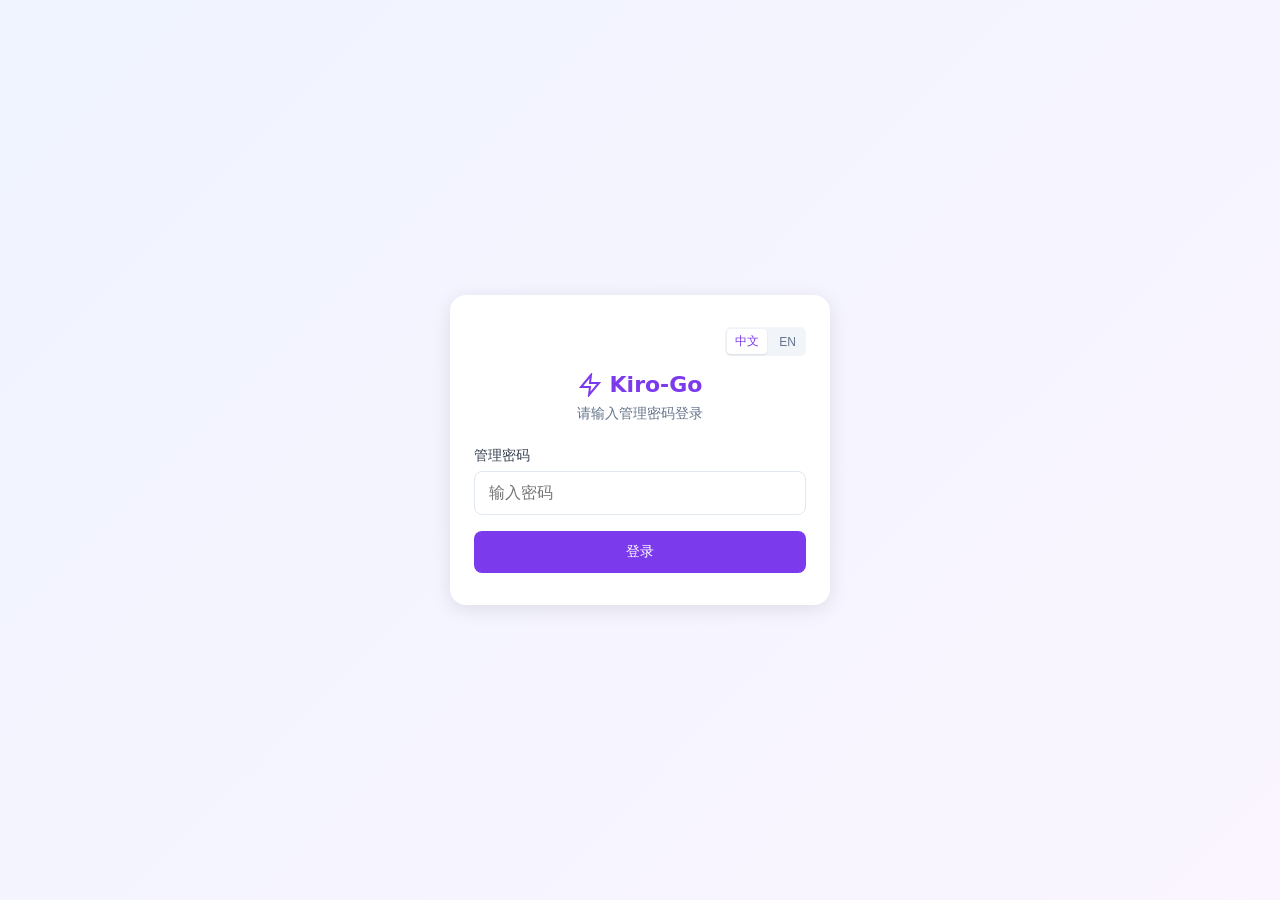
==== web/index.html @ 6a22a548 "Merge branch 'Quorinex:main' into main" ====
<!DOCTYPE html>
<html lang="zh">

<head>
    <meta charset="UTF-8">
    <meta name="viewport" content="width=device-width, initial-scale=1.0, maximum-scale=1.0, user-scalable=no">
    <title>Kiro-Go</title>
    <style>
        * {
            box-sizing: border-box;
            margin: 0;
            padding: 0;
        }

        body {
            font-family: system-ui, -apple-system, sans-serif;
            background: #f8fafc;
            color: #1e293b;
            min-height: 100vh;
            -webkit-tap-highlight-color: transparent;
        }

        .container {
            max-width: 1100px;
            margin: 0 auto;
            padding: 16px;
        }

        .login-wrapper {
            min-height: 100vh;
            display: flex;
            align-items: center;
            justify-content: center;
            background: linear-gradient(135deg, #f0f4ff 0%, #faf5ff 100%);
            padding: 16px;
        }

        .login-box {
            background: #fff;
            padding: 32px 24px;
            border-radius: 16px;
            box-shadow: 0 4px 20px rgba(0, 0, 0, 0.1);
            width: 100%;
            max-width: 380px;
        }

        .login-box h1 {
            text-align: center;
            color: #7c3aed;
            margin-bottom: 8px;
            font-size: 22px;
            justify-content: center;
        }

        .login-box p {
            text-align: center;
            color: #64748b;
            margin-bottom: 24px;
            font-size: 14px;
        }

        .form-group {
            margin-bottom: 16px;
        }

        label {
            display: block;
            margin-bottom: 6px;
            color: #374151;
            font-size: 14px;
            font-weight: 500;
        }

        input[type="text"],
        input[type="password"],
        input[type="number"],
        select,
        textarea {
            width: 100%;
            padding: 12px 14px;
            border: 1px solid #e2e8f0;
            border-radius: 8px;
            font-size: 16px;
            background: #fff;
            color: #1e293b;
            -webkit-appearance: none;
        }

        input:focus,
        textarea:focus {
            outline: none;
            border-color: #7c3aed;
            box-shadow: 0 0 0 3px rgba(124, 58, 237, 0.1);
        }

        textarea {
            resize: vertical;
            min-height: 100px;
            font-family: monospace;
            font-size: 14px;
        }

        .btn {
            padding: 12px 18px;
            border: none;
            border-radius: 8px;
            cursor: pointer;
            font-size: 14px;
            font-weight: 500;
            transition: all 0.2s;
            touch-action: manipulation;
        }

        .btn-primary {
            background: #7c3aed;
            color: white;
        }

        .btn-primary:hover,
        .btn-primary:active {
            background: #6d28d9;
        }

        .btn-danger {
            background: #ef4444;
            color: white;
        }

        .btn-secondary {
            background: #f1f5f9;
            color: #374151;
        }

        .btn-success {
            background: #10B981;
            color: white;
        }

        .btn-sm {
            padding: 8px 12px;
            font-size: 13px;
        }

        .card {
            background: #fff;
            border-radius: 12px;
            padding: 16px;
            margin-bottom: 16px;
            box-shadow: 0 1px 3px rgba(0, 0, 0, 0.1);
        }

        .card-header {
            display: flex;
            justify-content: space-between;
            align-items: center;
            margin-bottom: 16px;
            padding-bottom: 12px;
            border-bottom: 1px solid #e2e8f0;
            flex-wrap: wrap;
            gap: 12px;
        }

        .card-title {
            font-size: 16px;
            font-weight: 600;
        }

        .card-actions {
            display: flex;
            gap: 8px;
            flex-wrap: wrap;
        }

        .stats-grid {
            display: grid;
            grid-template-columns: repeat(3, 1fr);
            gap: 10px;
            margin-bottom: 20px;
        }

        .stat-card {
            background: #fff;
            border-radius: 10px;
            padding: 12px 8px;
            text-align: center;
            box-shadow: 0 1px 3px rgba(0, 0, 0, 0.1);
        }

        .stat-value {
            font-size: 20px;
            font-weight: 700;
            color: #7c3aed;
        }

        .stat-label {
            font-size: 11px;
            color: #64748b;
            margin-top: 2px;
        }

        .badge {
            display: inline-block;
            padding: 3px 8px;
            border-radius: 4px;
            font-size: 11px;
            font-weight: 500;
            white-space: nowrap;
        }

        .badge-success {
            background: #dcfce7;
            color: #16a34a;
        }

        .badge-warning {
            background: #fef3c7;
            color: #d97706;
        }

        .badge-error {
            background: #fee2e2;
            color: #dc2626;
        }

        .badge-info {
            background: #ede9fe;
            color: #7c3aed;
        }

        .badge-pro {
            background: #3b82f6;
            color: white;
        }

        .badge-proplus {
            background: #8b5cf6;
            color: white;
        }

        .badge-power {
            background: #f59e0b;
            color: white;
        }

        .badge-free {
            background: #6b7280;
            color: white;
        }

        .badge-trial {
            background: #10b981;
            color: white;
        }

        .badge-banned {
            background: #dc2626;
            color: white;
        }

        .badge-suspended {
            background: #f59e0b;
            color: white;
        }

        .modal {
            display: none;
            position: fixed;
            top: 0;
            left: 0;
            width: 100%;
            height: 100%;
            background: rgba(0, 0, 0, 0.5);
            z-index: 1000;
            padding: 16px;
            overflow-y: auto;
        }

        .modal.active {
            display: flex;
            align-items: flex-start;
            justify-content: center;
            padding-top: 5vh;
        }

        .modal-content {
            background: #fff;
            border-radius: 12px;
            padding: 20px;
            width: 100%;
            max-width: 600px;
            margin-bottom: 20px;
        }

        .modal-header {
            display: flex;
            justify-content: space-between;
            align-items: center;
            margin-bottom: 20px;
        }

        .modal-title {
            font-size: 18px;
            font-weight: 600;
        }

        .modal-close {
            background: none;
            border: none;
            font-size: 28px;
            cursor: pointer;
            color: #64748b;
            padding: 0 8px;
        }

        .modal-footer {
            margin-top: 20px;
            display: flex;
            gap: 10px;
            justify-content: flex-end;
        }

        .switch {
            position: relative;
            display: inline-block;
            width: 44px;
            height: 24px;
            flex-shrink: 0;
        }

        .switch input {
            opacity: 0;
            width: 0;
            height: 0;
            position: absolute;
        }

        .slider {
            position: absolute;
            cursor: pointer;
            top: 0;
            left: 0;
            right: 0;
            bottom: 0;
            background: #cbd5e1;
            border-radius: 24px;
            transition: 0.3s;
        }

        .slider:before {
            position: absolute;
            content: "";
            height: 18px;
            width: 18px;
            left: 3px;
            bottom: 3px;
            background: white;
            border-radius: 50%;
            transition: 0.3s;
        }

        input:checked+.slider {
            background: #7c3aed;
        }

        input:checked+.slider:before {
            transform: translateX(20px);
        }

        .tabs {
            display: flex;
            gap: 4px;
            margin-bottom: 16px;
            background: #f1f5f9;
            padding: 4px;
            border-radius: 10px;
            overflow-x: auto;
            -webkit-overflow-scrolling: touch;
        }

        .tab {
            padding: 10px 16px;
            border-radius: 8px;
            cursor: pointer;
            color: #64748b;
            font-weight: 500;
            font-size: 14px;
            white-space: nowrap;
            flex-shrink: 0;
        }

        .tab:hover {
            color: #374151;
        }

        .tab.active {
            background: #fff;
            color: #7c3aed;
            box-shadow: 0 1px 3px rgba(0, 0, 0, 0.1);
        }

        .hidden {
            display: none !important;
        }

        .message {
            padding: 12px 16px;
            border-radius: 8px;
            margin-bottom: 12px;
            font-size: 14px;
        }

        .message-error {
            background: #fee2e2;
            color: #dc2626;
        }

        .endpoint {
            background: #f8fafc;
            padding: 12px;
            border-radius: 8px;
            font-family: monospace;
            font-size: 12px;
            margin-bottom: 10px;
            display: flex;
            justify-content: space-between;
            align-items: center;
            gap: 10px;
            word-break: break-all;
        }

        .endpoint span {
            flex: 1;
        }

        .header {
            display: flex;
            align-items: center;
            justify-content: space-between;
            margin-bottom: 16px;
            gap: 12px;
        }

        .header h1 {
            font-size: 18px;
            color: #7c3aed;
        }

        .account-card {
            background: #fff;
            border-radius: 12px;
            padding: 14px;
            margin-bottom: 12px;
            box-shadow: 0 1px 3px rgba(0, 0, 0, 0.1);
            border-left: 4px solid #7c3aed;
        }

        .account-header {
            display: flex;
            justify-content: space-between;
            align-items: flex-start;
            margin-bottom: 10px;
            gap: 10px;
        }

        .account-info {
            flex: 1;
            min-width: 0;
        }

        .account-email {
            font-weight: 600;
            font-size: 14px;
            color: #1e293b;
            word-break: break-all;
        }

        .account-meta {
            display: flex;
            gap: 6px;
            flex-wrap: wrap;
            margin-top: 6px;
        }

        .account-usage {
            margin: 10px 0;
        }

        .usage-bar {
            height: 6px;
            background: #e2e8f0;
            border-radius: 3px;
            overflow: hidden;
        }

        .usage-fill {
            height: 100%;
            background: #7c3aed;
            border-radius: 3px;
            transition: width 0.3s;
        }

        .usage-fill.high {
            background: #f59e0b;
        }

        .usage-fill.critical {
            background: #ef4444;
        }

        .usage-text {
            display: flex;
            justify-content: space-between;
            font-size: 11px;
            color: #64748b;
            margin-top: 4px;
        }

        .usage-label {
            font-size: 12px;
            color: #64748b;
            margin-bottom: 4px;
            font-weight: 500;
        }

        .account-usage+.account-usage {
            margin-top: 8px;
        }

        .badge-trial {
            background: #10b981;
            color: white;
        }

        .account-stats {
            display: grid;
            grid-template-columns: repeat(5, 1fr);
            gap: 6px;
            margin-top: 10px;
            padding-top: 10px;
            border-top: 1px solid #e2e8f0;
        }

        .account-stat {
            text-align: center;
        }

        .account-stat-value {
            font-weight: 600;
            font-size: 13px;
        }

        .account-stat-label {
            font-size: 10px;
            color: #64748b;
        }

        .account-actions {
            display: flex;
            gap: 6px;
            flex-shrink: 0;
            flex-wrap: wrap;
        }

        .detail-section {
            margin-bottom: 20px;
        }

        .detail-section h4 {
            font-size: 13px;
            color: #64748b;
            margin-bottom: 10px;
            text-transform: uppercase;
            letter-spacing: 0.5px;
        }

        .detail-grid {
            display: grid;
            grid-template-columns: 1fr;
            gap: 10px;
        }

        .detail-item {
            background: #f8fafc;
            padding: 10px 12px;
            border-radius: 8px;
        }

        .detail-label {
            font-size: 11px;
            color: #64748b;
            margin-bottom: 2px;
        }

        .detail-value {
            font-size: 13px;
            font-weight: 500;
            word-break: break-all;
        }

        .model-list {
            display: grid;
            gap: 8px;
            max-height: 250px;
            overflow-y: auto;
        }

        .model-item {
            background: #f8fafc;
            padding: 14px 16px;
            border-radius: 8px;
            margin-bottom: 10px;
            transition: background 0.2s ease;
        }

        .model-item:last-child {
            margin-bottom: 0;
        }

        .model-item:hover {
            background: #f1f5f9;
        }

        .model-name {
            font-weight: 600;
            font-size: 14px;
            color: #0f172a;
            line-height: 1.4;
        }

        .model-credit {
            font-size: 13px;
            margin-top: 4px;
        }

        .credit-ratio {
            color: #7c3aed;
            font-weight: 600;
        }

        .model-info {
            font-size: 12px;
            color: #64748b;
            margin-top: 6px;
            line-height: 1.5;
        }

        .btn-icon {
            display: inline-flex;
            align-items: center;
            justify-content: center;
            width: 36px;
            height: 36px;
            padding: 0;
        }

        .btn-icon svg {
            width: 18px;
            height: 18px;
        }

        .loading {
            opacity: 0.6;
            pointer-events: none;
        }

        .logo {
            display: flex;
            align-items: center;
            gap: 8px;
        }

        .logo svg {
            width: 24px;
            height: 24px;
            color: #7c3aed;
        }

        .machine-id-row {
            display: flex;
            gap: 8px;
            align-items: stretch;
            flex-wrap: wrap;
        }

        .machine-id-row input {
            flex: 1;
            min-width: 200px;
            font-family: monospace;
            font-size: 11px;
        }

        .machine-id-row .btn {
            flex-shrink: 0;
        }

        .lang-switch {
            display: flex;
            gap: 4px;
            background: #f1f5f9;
            padding: 2px;
            border-radius: 6px;
        }

        .lang-btn {
            padding: 4px 8px;
            border: none;
            background: transparent;
            cursor: pointer;
            font-size: 12px;
            border-radius: 4px;
            color: #64748b;
        }

        .lang-btn.active {
            background: #fff;
            color: #7c3aed;
            box-shadow: 0 1px 2px rgba(0, 0, 0, 0.1);
        }

        .header-right {
            display: flex;
            align-items: center;
            gap: 10px;
        }

        @media (max-width: 640px) {
            .container {
                padding: 12px;
            }

            .stats-grid {
                grid-template-columns: repeat(3, 1fr);
                gap: 8px;
            }

            .stat-card {
                padding: 10px 6px;
            }

            .stat-value {
                font-size: 18px;
            }

            .stat-label {
                font-size: 10px;
            }

            .card {
                padding: 14px;
            }

            .card-header {
                flex-direction: column;
                align-items: flex-start;
            }

            .card-actions {
                width: 100%;
            }

            .card-actions .btn {
                flex: 1;
                text-align: center;
            }

            .account-header {
                flex-direction: column;
            }

            .account-actions {
                width: 100%;
                justify-content: flex-start;
            }

            .account-actions .btn {
                padding: 8px 10px;
                font-size: 12px;
            }

            .account-stats {
                grid-template-columns: repeat(2, 1fr);
            }

            .detail-grid {
                grid-template-columns: 1fr;
            }

            .tabs {
                gap: 2px;
            }

            .tab {
                padding: 10px 12px;
                font-size: 13px;
            }

            .modal-content {
                padding: 16px;
            }

            .endpoint {
                flex-direction: column;
                align-items: stretch;
            }

            .endpoint .btn {
                width: 100%;
            }

            .machine-id-row {
                flex-direction: column;
            }

            .machine-id-row input {
                min-width: 100%;
            }

            .machine-id-row .btn {
                width: 100%;
            }
        }

        @media (min-width: 641px) {
            .detail-grid {
                grid-template-columns: repeat(2, 1fr);
            }
        }

        /* 隐私模式开关样式 */
        .privacy-toggle {
            white-space: nowrap;
        }

        @media (max-width: 640px) {
            .privacy-toggle {
                order: -1;
                width: 100%;
                justify-content: space-between;
                padding: 8px 0;
                border-bottom: 1px solid #e2e8f0;
                margin-bottom: 8px;
            }

            .privacy-toggle span {
                font-size: 14px;
            }
        }
    </style>
</head>

<body>
    <div id="loginPage" class="login-wrapper">
        <div class="login-box">
            <div style="display:flex;justify-content:flex-end;margin-bottom:16px">
                <div class="lang-switch">
                    <button class="lang-btn" data-lang="zh" onclick="setLang('zh')">中文</button>
                    <button class="lang-btn" data-lang="en" onclick="setLang('en')">EN</button>
                </div>
            </div>
            <h1 class="logo"><svg viewBox="0 0 24 24" fill="none" stroke="currentColor" stroke-width="2">
                    <path d="M13 2L3 14h9l-1 8 10-12h-9l1-8z" />
                </svg>Kiro-Go</h1>
            <p data-i18n="login.subtitle"></p>
            <div class="form-group">
                <label data-i18n="login.password"></label>
                <input type="password" id="pwdField" data-i18n-placeholder="login.passwordPlaceholder"
                    autocomplete="off">
            </div>
            <button type="button" class="btn btn-primary" style="width:100%" onclick="login()"
                data-i18n="login.submit"></button>
            <div id="loginError" class="message message-error hidden" style="margin-top:12px"></div>
        </div>
    </div>
    <div id="mainPage" class="container hidden">
        <div class="header">
            <h1 class="logo"><svg viewBox="0 0 24 24" fill="none" stroke="currentColor" stroke-width="2">
                    <path d="M13 2L3 14h9l-1 8 10-12h-9l1-8z" />
                </svg>Kiro-Go</h1>
            <div class="header-right">
                <div class="lang-switch">
                    <button class="lang-btn" data-lang="zh" onclick="setLang('zh')">中文</button>
                    <button class="lang-btn" data-lang="en" onclick="setLang('en')">EN</button>
                </div>
                <span class="badge badge-success" id="statusBadge" data-i18n="status.running"></span>
                <span class="badge badge-info" id="versionBadge" style="cursor:pointer" onclick="checkUpdate(true)"></span>
                <button class="btn btn-sm btn-danger" onclick="logout()" data-i18n="common.logout" style="padding:4px 12px;font-size:12px"></button>
            </div>
        </div>
        <div class="stats-grid">
            <div class="stat-card">
                <div class="stat-value" id="statAccounts">0</div>
                <div class="stat-label" data-i18n="stats.accounts"></div>
            </div>
            <div class="stat-card">
                <div class="stat-value" id="statRequests">0</div>
                <div class="stat-label" data-i18n="stats.requests"></div>
            </div>
            <div class="stat-card">
                <div class="stat-value" id="statSuccess">0</div>
                <div class="stat-label" data-i18n="stats.success"></div>
            </div>
            <div class="stat-card">
                <div class="stat-value" id="statFailed">0</div>
                <div class="stat-label" data-i18n="stats.failed"></div>
            </div>
            <div class="stat-card">
                <div class="stat-value" id="statTokens">0</div>
                <div class="stat-label">Tokens</div>
            </div>
            <div class="stat-card">
                <div class="stat-value" id="statCredits">0</div>
                <div class="stat-label">Credits</div>
            </div>
        </div>
        <div class="tabs">
            <div class="tab active" data-tab="accounts" data-i18n="tabs.accounts"></div>
            <div class="tab" data-tab="settings" data-i18n="tabs.settings"></div>
            <div class="tab" data-tab="api" data-i18n="tabs.api"></div>
        </div>
        <div id="tabAccounts" class="tab-content">
            <div class="card">
                <div class="card-header">
                    <span class="card-title" data-i18n="accounts.title"></span>
                    <div class="card-actions">
                        <div class="privacy-toggle" style="display:flex;align-items:center;gap:8px;cursor:pointer;user-select:none">
                            <span style="font-size:13px;color:#374151;font-weight:500" data-i18n="privacy.label"></span>
                            <label class="switch" style="margin:0">
                                <input type="checkbox" id="privacyModeToggle" checked onchange="togglePrivacyMode()">
                                <span class="slider"></span>
                            </label>
                        </div>
                        <button class="btn btn-secondary btn-sm" onclick="showExportModal()" data-i18n="accounts.export"></button>
                        <button class="btn btn-secondary btn-sm" onclick="refreshAllModels()" data-i18n="models.refreshAll"></button>
                        <button class="btn btn-primary btn-sm" onclick="showModal('add')" data-i18n="accounts.add"></button>
                    </div>
                </div>
                <div id="accountsToolbar" style="display:flex;gap:8px;align-items:center;padding:0 20px 12px">
                    <label style="display:flex;align-items:center;gap:4px;cursor:pointer;user-select:none;flex-shrink:0"><input type="checkbox" id="selectAllCheckbox" onchange="toggleSelectAll(this.checked)" style="width:15px;height:15px;cursor:pointer"> <span style="font-size:13px;color:#374151" data-i18n="batch.selectAll"></span></label>
                    <div style="height:16px;width:1px;background:#e2e8f0;flex-shrink:0"></div>
                    <div id="batchBar" style="display:none;align-items:center;gap:6px;flex-shrink:0">
                        <span id="batchCount" style="font-size:12px;color:#7c3aed;font-weight:600;white-space:nowrap"></span>
                        <button class="btn btn-sm btn-primary" onclick="batchAction('enable')" style="padding:3px 10px;font-size:12px" data-i18n="batch.enable"></button>
                        <button class="btn btn-sm btn-secondary" onclick="batchAction('disable')" style="padding:3px 10px;font-size:12px" data-i18n="batch.disable"></button>
                        <button class="btn btn-sm btn-secondary" onclick="batchAction('refresh')" style="padding:3px 10px;font-size:12px" data-i18n="batch.refresh"></button>
                        <button class="btn btn-sm btn-secondary" onclick="batchRefreshModels()" style="padding:3px 10px;font-size:12px" data-i18n="batch.refreshModels"></button>
                        <div style="height:16px;width:1px;background:#e2e8f0;flex-shrink:0"></div>
                    </div>
                    <div style="display:flex;gap:6px;align-items:center;margin-left:auto;flex-shrink:0">
                        <input type="text" id="filterSearch" oninput="onFilterChange()" style="width:260px;padding:8px 12px;border:1px solid #e2e8f0;border-radius:6px;font-size:14px;outline:none" data-i18n-placeholder="filter.search">
                        <select id="filterStatusSelect" onchange="onFilterChange()" style="padding:4px 6px;border:1px solid #e2e8f0;border-radius:6px;font-size:12px;background:#fff;cursor:pointer">
                            <option value="all" data-i18n="filter.all"></option>
                            <option value="enabled" data-i18n="filter.enabled"></option>
                            <option value="disabled" data-i18n="filter.disabled"></option>
                            <option value="banned" data-i18n="filter.banned"></option>
                        </select>
                    </div>
                </div>
                <div id="accountsList"></div>
            </div>
        </div>
        <div id="tabSettings" class="tab-content hidden">
            <div class="card">
                <div class="card-header"><span class="card-title" data-i18n="settings.apiSettings"></span></div>
                <div class="form-group">
                    <label style="display:flex;align-items:center;gap:10px">
                        <label class="switch"><input type="checkbox" id="requireApiKey"><span
                                class="slider"></span></label>
                        <span data-i18n="settings.enableApiKey"></span>
                    </label>
                </div>
                <div class="form-group"><label>API Key</label><div style="display:flex;gap:8px;align-items:stretch"><input type="text" id="apiKeyInput" style="flex:1"
                        data-i18n-placeholder="settings.apiKeyPlaceholder"><button class="btn btn-sm btn-secondary" onclick="generateApiKey()" data-i18n="settings.generateApiKey"></button></div></div>
                <button class="btn btn-primary" onclick="saveSettings()" data-i18n="common.save"></button>
            </div>
            <div class="card">
                <div class="card-header"><span class="card-title" data-i18n="settings.usageSettings"></span></div>
                <div class="form-group">
                    <label style="display:flex;align-items:center;gap:10px">
                        <label class="switch"><input type="checkbox" id="allowOverUsage"><span
                                class="slider"></span></label>
                        <span data-i18n="settings.allowOverUsage"></span>
                    </label>
                    <small style="color:#64748b;font-size:12px;margin-top:4px;display:block"
                        data-i18n="settings.allowOverUsageHint"></small>
                </div>
                <button class="btn btn-primary" onclick="saveOverUsageConfig()" data-i18n="common.save"></button>
            </div>
            <div class="card">
                <div class="card-header"><span class="card-title" data-i18n="settings.thinkingSettings"></span></div>
                <div class="form-group">
                    <label data-i18n="settings.thinkingSuffix"></label>
                    <input type="text" id="thinkingSuffix" placeholder="-thinking">
                    <small style="color:#64748b;font-size:12px;margin-top:4px;display:block"
                        data-i18n="settings.thinkingSuffixHint"></small>
                </div>
                <div class="form-group">
                    <label data-i18n="settings.openaiFormat"></label>
                    <select id="openaiThinkingFormat">
                        <option value="reasoning_content">reasoning_content (DeepSeek)</option>
                        <option value="thinking">&lt;thinking&gt; (Claude)</option>
                        <option value="think">&lt;think&gt; (OpenAI)</option>
                    </select>
                </div>
                <div class="form-group">
                    <label data-i18n="settings.claudeFormat"></label>
                    <select id="claudeThinkingFormat">
                        <option value="thinking">&lt;thinking&gt; (Claude)</option>
                        <option value="think">&lt;think&gt; (OpenAI)</option>
                        <option value="reasoning_content" data-i18n="settings.noTag"></option>
                    </select>
                </div>
                <button class="btn btn-primary" onclick="saveThinkingConfig()"
                    data-i18n="settings.saveThinking"></button>
            </div>
            <div class="card">
                <div class="card-header"><span class="card-title" data-i18n="settings.endpointSettings"></span></div>
                <div class="form-group">
                    <label data-i18n="settings.preferredEndpoint"></label>
                    <select id="preferredEndpoint">
                        <option value="auto" data-i18n="settings.endpointAuto"></option>
                        <option value="kiro">Kiro IDE</option>
                        <option value="codewhisperer">CodeWhisperer</option>
                        <option value="amazonq">AmazonQ</option>
                    </select>
                    <small style="color:#64748b;font-size:12px;margin-top:4px;display:block"
                        data-i18n="settings.endpointHint"></small>
                </div>
                <div class="form-group">
                    <label style="display:flex;align-items:center;gap:8px;cursor:pointer">
                        <input type="checkbox" id="endpointFallback" checked>
                        <span data-i18n="settings.endpointFallback"></span>
                    </label>
                    <small style="color:#64748b;font-size:12px;margin-top:4px;display:block"
                        data-i18n="settings.endpointFallbackHint"></small>
                </div>
                <button class="btn btn-primary" onclick="saveEndpointConfig()"
                    data-i18n="settings.saveEndpoint"></button>
            </div>
            <div class="card">
                <div class="card-header"><span class="card-title" data-i18n="settings.adminPassword"></span></div>
                <div class="form-group"><label data-i18n="settings.newPassword"></label><input type="password"
                        id="newPassword" data-i18n-placeholder="settings.newPasswordPlaceholder"></div>
                <button class="btn btn-primary" onclick="changePassword()" data-i18n="settings.changePassword"></button>
            </div>
            <div class="card">
                <div class="card-header"><span class="card-title" data-i18n="settings.proxySettings"></span></div>
                <div class="form-group">
                    <label data-i18n="settings.proxyType"></label>
                    <select id="proxyType" onchange="onProxyTypeChange()">
                        <option value="none" data-i18n="settings.proxyNone"></option>
                        <option value="socks5">SOCKS5</option>
                        <option value="http">HTTP</option>
                    </select>
                </div>
                <div id="proxyFields" style="display:none">
                    <div class="form-group">
                        <label data-i18n="settings.proxyHost"></label>
                        <div style="display:flex;gap:8px;align-items:stretch">
                            <input type="text" id="proxyHost" style="flex:1" placeholder="127.0.0.1">
                            <input type="number" id="proxyPort" style="width:90px" placeholder="1080" min="1" max="65535">
                        </div>
                    </div>
                    <div class="form-group">
                        <label data-i18n="settings.proxyAuth"></label>
                        <div style="display:flex;gap:8px">
                            <input type="text" id="proxyUsername" style="flex:1" data-i18n-placeholder="settings.proxyUsername" autocomplete="off">
                            <input type="password" id="proxyPassword" style="flex:1" data-i18n-placeholder="settings.proxyPassword" autocomplete="new-password">
                        </div>
                    </div>
                </div>
                <button class="btn btn-primary" onclick="saveProxyConfig()" data-i18n="settings.saveProxy"></button>
            </div>
            <div class="card">
                <div class="card-header"><span class="card-title" data-i18n="settings.promptFilter"></span></div>
                <div class="form-group">
                    <label style="font-weight:600;margin-bottom:12px;display:block" data-i18n="settings.builtinFilters"></label>
                    <div style="display:flex;flex-direction:column;gap:12px">
                        <div>
                            <label style="display:flex;align-items:center;gap:10px">
                                <label class="switch"><input type="checkbox" id="filterClaudeCode"><span class="slider"></span></label>
                                <span data-i18n="settings.filterClaudeCode"></span>
                            </label>
                            <small style="color:#64748b;font-size:12px;margin-top:4px;display:block;margin-left:54px" data-i18n="settings.filterClaudeCodeHint"></small>
                        </div>
                        <div>
                            <label style="display:flex;align-items:center;gap:10px">
                                <label class="switch"><input type="checkbox" id="filterEnvNoise"><span class="slider"></span></label>
                                <span data-i18n="settings.filterEnvNoise"></span>
                            </label>
                            <small style="color:#64748b;font-size:12px;margin-top:4px;display:block;margin-left:54px" data-i18n="settings.filterEnvNoiseHint"></small>
                        </div>
                        <div>
                            <label style="display:flex;align-items:center;gap:10px">
                                <label class="switch"><input type="checkbox" id="filterStripBoundaries"><span class="slider"></span></label>
                                <span data-i18n="settings.filterStripBoundaries"></span>
                            </label>
                            <small style="color:#64748b;font-size:12px;margin-top:4px;display:block;margin-left:54px" data-i18n="settings.filterStripBoundariesHint"></small>
                        </div>
                    </div>
                </div>
                <div class="form-group" style="margin-top:16px">
                    <label style="font-weight:600;margin-bottom:8px;display:block" data-i18n="settings.customRules"></label>
                    <div id="promptFilterRules" style="margin-bottom:8px"></div>
                    <div style="display:flex;gap:8px;flex-wrap:wrap">
                        <button class="btn btn-sm btn-secondary" onclick="addPromptRule('regex')" data-i18n="promptFilter.addRegex"></button>
                        <button class="btn btn-sm btn-secondary" onclick="addPromptRule('lines-containing')" data-i18n="promptFilter.addContains"></button>
                    </div>
                </div>
                <button class="btn btn-primary" onclick="savePromptFilter()" data-i18n="settings.savePromptFilter"></button>
            </div>
            <div class="card">
                <div class="card-header"><span class="card-title" data-i18n="settings.statistics"></span></div>
                <button class="btn btn-danger" onclick="resetStats()" data-i18n="settings.resetStats"></button>
            </div>
        </div>
        <div id="tabApi" class="tab-content hidden">
            <div class="card">
                <div class="card-header"><span class="card-title" data-i18n="api.endpoints"></span></div>
                <p style="margin-bottom:10px;font-weight:500;font-size:14px">Claude API</p>
                <div class="endpoint"><span id="claudeEndpoint"></span><button class="btn btn-sm btn-secondary"
                        onclick="copy('claudeEndpoint')" data-i18n="common.copy"></button></div>
                <p style="margin:14px 0 10px;font-weight:500;font-size:14px">OpenAI API</p>
                <div class="endpoint"><span id="openaiEndpoint"></span><button class="btn btn-sm btn-secondary"
                        onclick="copy('openaiEndpoint')" data-i18n="common.copy"></button></div>
                <p style="margin:14px 0 10px;font-weight:500;font-size:14px" data-i18n="api.modelList"></p>
                <div class="endpoint"><span id="modelsEndpoint"></span><button class="btn btn-sm btn-secondary"
                        onclick="copy('modelsEndpoint')" data-i18n="common.copy"></button></div>
                <p style="margin:14px 0 10px;font-weight:500;font-size:14px" data-i18n="api.stats"></p>
                <div class="endpoint"><span id="statsEndpoint"></span><button class="btn btn-sm btn-secondary"
                        onclick="copy('statsEndpoint')" data-i18n="common.copy"></button></div>
                <p style="font-size:12px;color:#64748b;margin-top:4px" data-i18n="api.statsHint"></p>
            </div>
        </div>
    </div>
    <div id="addModal" class="modal">
        <div class="modal-content">
            <div class="modal-header"><span class="modal-title" id="modalTitle"></span><button class="modal-close"
                    onclick="closeModal()">&times;</button></div>
            <div id="modalBody"></div>
        </div>
    </div>
    <div id="detailModal" class="modal">
        <div class="modal-content">
            <div class="modal-header"><span class="modal-title" data-i18n="detail.title"></span><button
                    class="modal-close" onclick="closeDetailModal()">&times;</button></div>
            <div id="detailBody"></div>
        </div>
    </div>
    <div id="exportModal" class="modal">
        <div class="modal-content">
            <div class="modal-header"><span class="modal-title" data-i18n="export.title"></span><button
                    class="modal-close" onclick="closeExportModal()">&times;</button></div>
            <div id="exportBody"></div>
        </div>
    </div>
    <div id="updateModal" class="modal">
        <div class="modal-content">
            <div class="modal-header"><span class="modal-title" data-i18n="update.title"></span><button
                    class="modal-close" onclick="closeUpdateModal()">&times;</button></div>
            <div id="updateBody"></div>
        </div>
    </div>
    <script>
        const i18n = {
            zh: {
                'login.subtitle': '请输入管理密码登录',
                'login.password': '管理密码',
                'login.passwordPlaceholder': '输入密码',
                'login.submit': '登录',
                'login.error': '密码错误',
                'login.connectError': '连接失败',
                'status.running': '运行中',
                'stats.accounts': '账号',
                'stats.requests': '请求',
                'stats.success': '成功',
                'stats.failed': '失败',
                'tabs.accounts': '账号',
                'tabs.settings': '设置',
                'tabs.api': 'API',
                'accounts.title': '账号列表',
                'accounts.add': '添加账号',
                'accounts.empty': '暂无账号',
                'accounts.refresh': '刷新',
                'accounts.detail': '详情',
                'accounts.enable': '启用',
                'accounts.disable': '禁用',
                'accounts.delete': '删除',
                'accounts.requests': '请求',
                'accounts.tokens': 'Tokens',
                'accounts.credits': 'Credits',
                'accounts.expiry': '到期',
                'accounts.noToken': '无Token',
                'accounts.expired': '已过期',
                'accounts.disabled': '已禁用',
                'accounts.normal': '正常',
                'accounts.enabled': '已启用',
                'accounts.banned': '已封禁',
                'accounts.suspended': '已暂停',
                'accounts.refreshFailed': '刷新失败',
                'accounts.confirmDelete': '确定删除？',
                'accounts.mainQuota': '主配额',
                'accounts.trialQuota': '试用配额',
                'accounts.trial': '试用中',
                'accounts.trialExpired': '已过期',
                'accounts.trialToday': '今天到期',
                'accounts.copyJSON': '复制 JSON',
                'accounts.copyJSONSuccess': 'JSON 已复制到剪贴板',
                'accounts.trialDays': '天后到期',
                'accounts.overage': '超额调用',
                'time.expired': '已过期',
                'time.minutes': '分钟',
                'time.hours': '小时',
                'time.days': '天',
                'settings.apiSettings': 'API 设置',
                'settings.enableApiKey': '启用 API Key 验证',
                'settings.apiKeyPlaceholder': '留空则不验证',
                'settings.generateApiKey': '随机生成',
                'settings.usageSettings': '用量控制',
                'settings.allowOverUsage': '允许超额使用',
                'settings.allowOverUsageHint': '开启后，即使账号额度用尽也会继续使用该账号处理请求，不再因余额不足而报错',
                'settings.overUsageSaved': '超额使用设置已保存',
                'settings.thinkingSettings': 'Thinking 模式设置',
                'settings.thinkingSuffix': '触发后缀',
                'settings.thinkingSuffixHint': '模型名称加此后缀即启用思考模式，如 claude-sonnet-4.5-thinking',
                'settings.openaiFormat': 'OpenAI API 输出格式',
                'settings.claudeFormat': 'Claude API 输出格式',
                'settings.noTag': '直接输出 (无标签)',
                'settings.saveThinking': '保存 Thinking 设置',
                'settings.thinkingSaved': 'Thinking 设置已保存',
                'settings.endpointSettings': 'Kiro 端点设置',
                'settings.preferredEndpoint': '首选端点',
                'settings.endpointAuto': '自动选择',
                'settings.endpointHint': '选择首选端点，自动选择模式下会根据可用性自动选择端点',
                'settings.endpointFallback': '端点不可用时自动切换',
                'settings.endpointFallbackHint': '关闭后，仅使用选定的端点，不会自动切换到其他端点',
                'settings.saveEndpoint': '保存端点设置',
                'settings.endpointSaved': '端点设置已保存',
                'settings.adminPassword': '管理密码',
                'settings.newPassword': '新密码',
                'settings.newPasswordPlaceholder': '输入新密码',
                'settings.changePassword': '修改密码',
                'settings.passwordRequired': '请输入新密码',
                'settings.passwordChanged': '密码已修改',
                'settings.statistics': '统计',
                'settings.resetStats': '重置统计',
                'settings.confirmReset': '确定重置统计？',
                'settings.proxySettings': '出站代理设置',
                'settings.proxyType': '代理类型',
                'settings.proxyNone': '直连（不使用代理）',
                'settings.proxyHost': '地址 / 端口',
                'settings.proxyAuth': '认证（可选）',
                'settings.proxyUsername': '用户名',
                'settings.proxyPassword': '密码',
                'settings.proxyHostRequired': '请填写代理地址和端口',
                'settings.saveProxy': '保存代理设置',
                'settings.proxySaved': '代理设置已保存',
                'settings.promptFilter': 'System Prompt 过滤',
                'settings.builtinFilters': '内置过滤器',
                'settings.filterClaudeCode': '替换 Claude Code CLI 系统提示',
                'settings.filterClaudeCodeHint': '检测到 Claude Code 内置系统提示时，替换为精简的后端提示词，避免泄露大量 CLI 指令到请求体。',
                'settings.filterEnvNoise': '过滤环境噪音行',
                'settings.filterEnvNoiseHint': '移除系统提示中注入的环境变量、Git 状态、最近提交等噪音内容。',
                'settings.filterStripBoundaries': '移除边界标记',
                'settings.filterStripBoundariesHint': '移除 --- SYSTEM PROMPT --- / --- END SYSTEM PROMPT --- 等边界标记行。',
                'settings.savePromptFilter': '保存过滤设置',
                'settings.promptFilterSaved': '过滤设置已保存',
                'settings.customRules': '自定义过滤规则',
                'api.endpoints': 'API 端点',
                'api.modelList': '模型列表',
                'api.stats': '统计数据',
                'api.statsHint': '需要在请求头中携带 API Key 鉴权（Authorization: Bearer sk-xxx），未启用 API Key 验证时无需鉴权',
                'detail.title': '账号详情',
                'detail.basicInfo': '基本信息',
                'detail.email': '邮箱',
                'detail.userId': '用户ID',
                'detail.authMethod': '认证方式',
                'detail.region': 'Region',
                'detail.machineId': '机器码',
                'detail.generate': '生成',
                'detail.subscription': '订阅信息',
                'detail.subscriptionType': '订阅类型',
                'detail.tokenExpiry': 'Token到期',
                'detail.usage': '用量',
                'detail.mainQuota': '主配额',
                'detail.trialQuota': '试用配额',
                'detail.trialStatus': '试用状态',
                'detail.trialExpiry': '试用到期',
                'detail.resetDate': '重置日期',
                'detail.statistics': '统计',
                'detail.requestCount': '请求数',
                'detail.errorCount': '错误数',
                'detail.totalTokens': '总Tokens',
                'detail.totalCredits': '总Credits',
                'detail.models': '可用模型',
                'detail.loadModels': '加载',
                'detail.refreshModelCache': '刷新路由缓存',
                'detail.loading': '加载中...',
                'detail.noModels': '无可用模型',
                'detail.loadFailed': '加载失败',
                'detail.machineIdError': '机器码格式错误',
                'detail.saved': '已保存',
                'detail.saveFailed': '保存失败',
                'detail.generateFailed': '生成失败',
                'modal.addAccount': '添加账号',
                'modal.builderIdTitle': 'AWS Builder ID',
                'modal.builderIdDesc': '通过 AWS Builder ID 授权登录添加个人账号',
                'modal.iamTitle': 'IAM Identity Center (企业 SSO) 登录',
                'modal.iamDesc': '通过 IAM Identity Center (企业 SSO) 授权添加企业账号',
                'modal.ssoTitle': 'SSO Token',
                'modal.ssoDesc': '通过浏览器 x-amz-sso_authn Token 添加账号',
                'modal.localTitle': 'Kiro 本地缓存',
                'modal.localDesc': '通过 Kiro IDE 本地缓存文件添加账号',
                'modal.credentialsTitle': '凭证 JSON',
                'modal.credentialsDesc': '通过 Kiro Account Manager 导出的凭证添加账号',
                'modal.cookieTitle': 'Kiro 网页 Cookie',
                'modal.cookieDesc': '通过从 Kiro 网页 Cookie 中获取的 RefreshToken 添加账号',
                'cookie.howToGet': '如何获取 RefreshToken？',
                'cookie.step1': '打开浏览器，访问并登录',
                'cookie.step2': '在页面空白处右键 → 检查 → Application → Cookies → https://app.kiro.dev',
                'cookie.step3': '在列表中找到 <b>RefreshToken</b>，双击其 Value 列并复制',
                'cookie.refreshToken': 'RefreshToken',
                'cookie.provider': '登录方式',
                'cookie.github': 'GitHub',
                'cookie.google': 'Google',
                'cookie.refreshTokenPlaceholder': '粘贴 RefreshToken Cookie 的值',
                'cookie.refreshTokenMissing': '请填写 RefreshToken',
                'cookie.importSuccess': '账号添加成功',
                'cookie.link': 'https://app.kiro.dev/account/usage',
                'builderid.startLogin': '开始登录',
                'builderid.verifyCode': '请在浏览器中输入上方验证码',
                'builderid.verifyUrl': '验证链接',
                'builderid.open': '打开',
                'builderid.waiting': '等待授权中...',
                'builderid.success': '登录成功',
                'iam.startUrl': 'Start URL',
                'iam.loginUrl': '登录链接',
                'iam.completeLogin': '请在浏览器中完成登录，然后粘贴回调 URL',
                'iam.callbackUrl': '回调 URL',
                'iam.complete': '完成登录',
                'sso.howToGet': '如何获取 Token?',
                'sso.step1': '在浏览器中访问并登录',
                'sso.step2': '按 F12 打开开发者工具 → Application → Cookies',
                'sso.step3': '找到并复制',
                'sso.tokenLabel': 'x-amz-sso_authn',
                'sso.tokenHint': '*支持批量导入，每行一个 Token',
                'sso.tokenPlaceholder': '粘贴 x-amz-sso_authn 值',
                'sso.importSuccess': '成功添加 {0} 个账号',
                'sso.importPartial': '，{0} 个失败',
                'local.fileLocation': '文件位置',
                'local.loginChannel': '登录渠道',
                'local.tokenFile': 'kiro-auth-token.json',
                'local.tokenRequired': '*必填',
                'local.clientFile': '{hash}.json',
                'local.clientRequired': '*IdC 登录必填',
                'local.pasteOrUpload': '粘贴文件内容或上传文件',
                'local.upload': '上传',
                'local.tokenMissing': '请提供 kiro-auth-token.json 内容',
                'local.tokenInvalid': 'kiro-auth-token.json 格式错误',
                'local.refreshTokenMissing': '缺少 refreshToken',
                'local.clientMissing': 'IdC 登录需要提供 {hash}.json 内容',
                'local.clientInvalid': '{hash}.json 格式错误',
                'local.clientSecretMissing': '缺少 clientId 或 clientSecret',
                'local.importSuccess': '导入成功',
                'credentials.label': '凭证 JSON',
                'credentials.authMethod': '认证方式',
                'credentials.authHint': '*影响 Token 刷新方式',
                'credentials.social': 'Social (AWS Builder ID / Google / GitHub)',
                'credentials.idc': 'IAM Identity Center (企业 SSO)',
                'credentials.jsonError': 'JSON 格式错误',
                'credentials.batchHint': '支持单个对象、JSON 数组或 Kiro Account Manager 导出格式批量导入。必填: refreshToken。可选: provider (BuilderId/Enterprise/Github/Google), clientId, clientSecret',
                'common.save': '保存设置',
                'common.saved': '保存',
                'common.copy': '复制',
                'common.copied': '已复制',
                'common.cancel': '取消',
                'common.back': '返回',
                'common.add': '添加',
                'common.failed': '失败',
                'common.saveFailed': '保存失败',
                'common.logout': '退出登录',
                'accounts.export': '导出',
                'models.refreshAll': '刷新模型缓存',
                'models.confirmRefreshAll': '确定为所有已启用账号刷新模型缓存？',
                'models.refreshAllDone': '模型缓存刷新完成，共缓存 {0} 个模型',
                'export.title': '导出账号',
                'export.selectAll': '全选',
                'export.deselectAll': '取消全选',
                'export.selected': '已选 {0} 个',
                'export.downloadJson': '下载 JSON',
                'export.showJson': '显示 JSON',
                'export.copyJson': '复制 JSON',
                'export.copied': '已复制到剪贴板',
                'export.noSelection': '请至少选择一个账号',
                'update.title': '版本更新',
                'update.current': '当前版本',
                'update.latest': '最新版本',
                'update.newVersion': '发现新版本',
                'update.upToDate': '已是最新版本',
                'update.checkFailed': '检查更新失败',
                'update.goDownload': '前往下载',
                'update.changelog': '更新内容',
                'privacy.label': '隐私模式',
                'privacy.tooltip': '开启后邮箱将脱敏显示',
                'batch.enable': '批量启用',
                'batch.disable': '批量禁用',
                'batch.refresh': '批量刷新',
                'batch.refreshModels': '批量刷新模型',
                'batch.selected': '已选 {0} 个',
                'batch.selectAll': '全选',
                'batch.confirmEnable': '确定批量启用 {0} 个账号？',
                'batch.confirmDisable': '确定批量禁用 {0} 个账号？',
                'batch.confirmRefresh': '确定批量刷新 {0} 个账号？',
                'batch.refreshResult': '刷新完成：成功 {0}，失败 {1}',
                'batch.confirmRefreshModels': '确定为已选 {0} 个账号刷新模型缓存？',
                'batch.refreshModelsResult': '模型缓存刷新完成：成功 {0}，失败 {1}',
                'batch.done': '操作完成',
                'filter.search': '搜索邮箱/昵称...',
                'filter.all': '全部',
                'filter.enabled': '已启用',
                'filter.disabled': '已禁用',
                'filter.banned': '已封禁',
                'accounts.weight': '权重',
                'detail.weight': '请求权重',
                'detail.weightHint': '0-1=普通, 2+=高优先级',
                'detail.overage': '超额调用设置',
                'detail.allowOverage': '配额耗尽后继续调用',
                'detail.overageHint': '超额后调用频率权重（1~10），值越大频率越高',
                'detail.proxyURL': '独立代理',
                'detail.proxyHint': '留空则使用全局代理，格式: socks5://host:port 或 http://host:port',
                'detail.proxySaved': '代理已保存',
                'accounts.test': '测试',
                'accounts.testing': '测试中...',
                'accounts.testSuccess': '测试成功',
                'accounts.testFailed': '测试失败',
                'accounts.selectModel': '选择测试模型',
                'detail.save': '保存',
                'detail.overageWeight': '超额调用权重',
                'accounts.testLog.title': '测试日志',
                'accounts.testLog.clear': '清空',
                'accounts.testLog.hide': '隐藏',
                'accounts.testLog.globalProxy': '全局代理',
                'accounts.testLog.start': '开始测试 {0} | 模型: {1} | 代理: {2}',
                'accounts.testLog.success': '✓ {0} 成功 ({1}s) 回复: {2}',
                'accounts.testLog.failed': '✗ {0} 失败 ({1}s): {2}',
                'accounts.testLog.error': '✗ {0} 异常: {1}',
                'promptFilter.noRules': '暂无自定义规则',
                'promptFilter.unnamed': '未命名',
                'promptFilter.typeRegex': '正则替换',
                'promptFilter.typeContains': '行级过滤',
                'promptFilter.match': '匹配',
                'promptFilter.replace': '替换为（留空则删除）',
                'promptFilter.emptyRemove': '留空则删除匹配内容',
                'promptFilter.addRegex': '+ 正则替换规则',
                'promptFilter.addContains': '+ 行级过滤规则'
            },
            en: {
                'login.subtitle': 'Enter admin password to login',
                'login.password': 'Admin Password',
                'login.passwordPlaceholder': 'Enter password',
                'login.submit': 'Login',
                'login.error': 'Wrong password',
                'login.connectError': 'Connection failed',
                'status.running': 'Running',
                'stats.accounts': 'Accounts',
                'stats.requests': 'Requests',
                'stats.success': 'Success',
                'stats.failed': 'Failed',
                'tabs.accounts': 'Accounts',
                'tabs.settings': 'Settings',
                'tabs.api': 'API',
                'accounts.title': 'Account List',
                'accounts.add': 'Add Account',
                'accounts.empty': 'No accounts',
                'accounts.refresh': 'Refresh',
                'accounts.detail': 'Details',
                'accounts.enable': 'Enable',
                'accounts.disable': 'Disable',
                'accounts.delete': 'Delete',
                'accounts.requests': 'Requests',
                'accounts.tokens': 'Tokens',
                'accounts.credits': 'Credits',
                'accounts.expiry': 'Expiry',
                'accounts.noToken': 'No Token',
                'accounts.expired': 'Expired',
                'accounts.disabled': 'Disabled',
                'accounts.normal': 'Active',
                'accounts.enabled': 'Enabled',
                'accounts.banned': 'Banned',
                'accounts.suspended': 'Suspended',
                'accounts.refreshFailed': 'Refresh failed',
                'accounts.confirmDelete': 'Confirm delete?',
                'accounts.copyJSON': 'Copy JSON',
                'accounts.copyJSONSuccess': 'JSON copied to clipboard',
                'accounts.overage': 'Overage',
                'time.expired': 'Expired',
                'time.minutes': 'min',
                'time.hours': 'hr',
                'time.days': 'd',
                'settings.apiSettings': 'API Settings',
                'settings.enableApiKey': 'Enable API Key Verification',
                'settings.apiKeyPlaceholder': 'Leave empty to disable',
                'settings.generateApiKey': 'Generate',
                'settings.usageSettings': 'Usage Control',
                'settings.allowOverUsage': 'Allow Over-Usage',
                'settings.allowOverUsageHint': 'When enabled, accounts will continue to serve requests even after their quota is exhausted',
                'settings.overUsageSaved': 'Over-usage settings saved',
                'settings.thinkingSettings': 'Thinking Mode Settings',
                'settings.thinkingSuffix': 'Trigger Suffix',
                'settings.thinkingSuffixHint': 'Add this suffix to model name to enable thinking mode, e.g. claude-sonnet-4.5-thinking',
                'settings.openaiFormat': 'OpenAI API Output Format',
                'settings.claudeFormat': 'Claude API Output Format',
                'settings.noTag': 'Direct output (no tag)',
                'settings.saveThinking': 'Save Thinking Settings',
                'settings.thinkingSaved': 'Thinking settings saved',
                'settings.endpointSettings': 'Kiro Endpoint Settings',
                'settings.preferredEndpoint': 'Preferred Endpoint',
                'settings.endpointAuto': 'Auto',
                'settings.endpointHint': 'Select preferred endpoint. In auto-select mode, the endpoint is automatically selected based on availability.',
                'settings.endpointFallback': 'Fallback to other endpoints',
                'settings.endpointFallbackHint': 'When disabled, only the selected endpoint is used without automatic fallback',
                'settings.saveEndpoint': 'Save Endpoint Settings',
                'settings.endpointSaved': 'Endpoint settings saved',
                'settings.adminPassword': 'Admin Password',
                'settings.newPassword': 'New Password',
                'settings.newPasswordPlaceholder': 'Enter new password',
                'settings.changePassword': 'Change Password',
                'settings.passwordRequired': 'Please enter new password',
                'settings.passwordChanged': 'Password changed',
                'settings.statistics': 'Statistics',
                'settings.resetStats': 'Reset Statistics',
                'settings.confirmReset': 'Confirm reset statistics?',
                'settings.proxySettings': 'Outbound Proxy Settings',
                'settings.proxyType': 'Proxy Type',
                'settings.proxyNone': 'Direct (no proxy)',
                'settings.proxyHost': 'Host / Port',
                'settings.proxyAuth': 'Authentication (optional)',
                'settings.proxyUsername': 'Username',
                'settings.proxyPassword': 'Password',
                'settings.proxyHostRequired': 'Please enter proxy host and port',
                'settings.saveProxy': 'Save Proxy Settings',
                'settings.proxySaved': 'Proxy settings saved',
                'settings.promptFilter': 'System Prompt Filter',
                'settings.builtinFilters': 'Built-in Filters',
                'settings.filterClaudeCode': 'Replace Claude Code CLI system prompts',
                'settings.filterClaudeCodeHint': 'Detects Claude Code built-in system prompts and replaces them with a compact backend prompt.',
                'settings.filterEnvNoise': 'Strip environment noise lines',
                'settings.filterEnvNoiseHint': 'Removes injected env vars, git status, recent commits and similar noise from system prompts.',
                'settings.filterStripBoundaries': 'Remove boundary markers',
                'settings.filterStripBoundariesHint': 'Strips --- SYSTEM PROMPT --- / --- END SYSTEM PROMPT --- marker lines.',
                'settings.savePromptFilter': 'Save Filter Settings',
                'settings.promptFilterSaved': 'Filter settings saved',
                'settings.customRules': 'Custom Filter Rules',
                'api.endpoints': 'API Endpoints',
                'api.modelList': 'Model List',
                'api.stats': 'Statistics',
                'api.statsHint': 'Requires API Key in header (Authorization: Bearer sk-xxx). No auth needed if API Key verification is disabled.',
                'detail.title': 'Account Details',
                'detail.basicInfo': 'Basic Info',
                'detail.email': 'Email',
                'detail.userId': 'User ID',
                'detail.authMethod': 'Auth Method',
                'detail.region': 'Region',
                'detail.machineId': 'Machine ID',
                'detail.generate': 'Generate',
                'detail.subscription': 'Subscription',
                'detail.subscriptionType': 'Type',
                'detail.tokenExpiry': 'Token Expiry',
                'detail.usage': 'Usage',
                'detail.resetDate': 'Reset Date',
                'detail.statistics': 'Statistics',
                'detail.requestCount': 'Requests',
                'detail.errorCount': 'Errors',
                'detail.totalTokens': 'Total Tokens',
                'detail.totalCredits': 'Total Credits',
                'detail.models': 'Available Models',
                'detail.loadModels': 'Load',
                'detail.refreshModelCache': 'Refresh Route Cache',
                'detail.loading': 'Loading...',
                'detail.noModels': 'No models available',
                'detail.loadFailed': 'Load failed',
                'detail.machineIdError': 'Invalid machine ID format',
                'detail.saved': 'Saved',
                'detail.saveFailed': 'Save failed',
                'detail.generateFailed': 'Generate failed',
                'modal.addAccount': 'Add Account',
                'modal.builderIdTitle': 'AWS Builder ID',
                'modal.builderIdDesc': 'Add personal account via AWS Builder ID authorization',
                'modal.iamTitle': 'IAM Identity Center (Enterprise SSO)',
                'modal.iamDesc': 'Add enterprise account via IAM Identity Center SSO',
                'modal.ssoTitle': 'SSO Token',
                'modal.ssoDesc': 'Add account via browser x-amz-sso_authn token',
                'modal.localTitle': 'Kiro Local Cache',
                'modal.localDesc': 'Add account via Kiro IDE local cache files',
                'modal.credentialsTitle': 'Credentials JSON',
                'modal.credentialsDesc': 'Add account via Kiro Account Manager exported credentials',
                'modal.cookieTitle': 'Kiro Web Cookie',
                'modal.cookieDesc': 'Add account via RefreshToken obtained from Kiro Web Cookie',
                'cookie.howToGet': 'How to get the RefreshToken?',
                'cookie.step1': 'Open your browser and sign in at',
                'cookie.step2': 'Right-click on blank area → Inspect → Application → Cookies → https://app.kiro.dev',
                'cookie.step3': 'Find <b>RefreshToken</b> in the list, double-click its Value and copy it',
                'cookie.refreshToken': 'RefreshToken',
                'cookie.provider': 'Login Provider',
                'cookie.github': 'GitHub',
                'cookie.google': 'Google',
                'cookie.refreshTokenPlaceholder': 'Paste the RefreshToken cookie value here',
                'cookie.refreshTokenMissing': 'RefreshToken is required',
                'cookie.importSuccess': 'Account added successfully',
                'cookie.link': 'https://app.kiro.dev/account/usage',
                'builderid.startLogin': 'Start Login',
                'builderid.verifyCode': 'Enter the code above in your browser',
                'builderid.verifyUrl': 'Verification URL',
                'builderid.open': 'Open',
                'builderid.waiting': 'Waiting for authorization...',
                'builderid.success': 'Login successful',
                'iam.startUrl': 'Start URL',
                'iam.loginUrl': 'Login URL',
                'iam.completeLogin': 'Complete login in browser, then paste callback URL',
                'iam.callbackUrl': 'Callback URL',
                'iam.complete': 'Complete Login',
                'sso.howToGet': 'How to get Token?',
                'sso.step1': 'Visit and login to',
                'sso.step2': 'Press F12 to open DevTools → Application → Cookies',
                'sso.step3': 'Find and copy',
                'sso.tokenLabel': 'x-amz-sso_authn',
                'sso.tokenHint': '*Supports batch import, one token per line',
                'sso.tokenPlaceholder': 'Paste x-amz-sso_authn value',
                'sso.importSuccess': 'Successfully added {0} accounts',
                'sso.importPartial': ', {0} failed',
                'local.fileLocation': 'File Location',
                'local.loginChannel': 'Login Channel',
                'local.tokenFile': 'kiro-auth-token.json',
                'local.tokenRequired': '*Required',
                'local.clientFile': '{hash}.json',
                'local.clientRequired': '*Required for IdC login',
                'local.pasteOrUpload': 'Paste content or upload file',
                'local.upload': 'Upload',
                'local.tokenMissing': 'Please provide kiro-auth-token.json content',
                'local.tokenInvalid': 'Invalid kiro-auth-token.json format',
                'local.refreshTokenMissing': 'Missing refreshToken',
                'local.clientMissing': 'IdC login requires {hash}.json content',
                'local.clientInvalid': 'Invalid {hash}.json format',
                'local.clientSecretMissing': 'Missing clientId or clientSecret',
                'local.importSuccess': 'Import successful',
                'credentials.label': 'Credentials JSON',
                'credentials.authMethod': 'Auth Method',
                'credentials.authHint': '*Affects token refresh method',
                'credentials.social': 'Social (AWS Builder ID / Google / GitHub)',
                'credentials.idc': 'IAM Identity Center (Enterprise SSO)',
                'credentials.jsonError': 'Invalid JSON format',
                'credentials.batchHint': 'Supports single object, JSON array, or Kiro Account Manager export format. Required: refreshToken. Optional: provider (BuilderId/Enterprise/Github/Google), clientId, clientSecret',
                'common.save': 'Save Settings',
                'common.saved': 'Saved',
                'common.copy': 'Copy',
                'common.copied': 'Copied',
                'common.cancel': 'Cancel',
                'common.back': 'Back',
                'common.add': 'Add',
                'common.failed': 'Failed',
                'common.saveFailed': 'Save failed',
                'common.logout': 'Logout',
                'accounts.export': 'Export',
                'models.refreshAll': 'Refresh Model Cache',
                'models.confirmRefreshAll': 'Refresh model cache for all enabled accounts?',
                'models.refreshAllDone': 'Model cache refreshed, {0} models cached',
                'export.title': 'Export Accounts',
                'export.selectAll': 'Select All',
                'export.deselectAll': 'Deselect All',
                'export.selected': '{0} selected',
                'export.downloadJson': 'Download JSON',
                'export.showJson': 'Show JSON',
                'export.copyJson': 'Copy JSON',
                'export.copied': 'Copied to clipboard',
                'export.noSelection': 'Please select at least one account',
                'update.title': 'Version Update',
                'update.current': 'Current',
                'update.latest': 'Latest',
                'update.newVersion': 'New version available',
                'update.upToDate': 'Up to date',
                'update.checkFailed': 'Update check failed',
                'update.goDownload': 'Download',
                'update.changelog': 'Changelog',
                'privacy.label': 'Privacy Mode',
                'privacy.tooltip': 'Mask email addresses when enabled',
                'batch.enable': 'Batch Enable',
                'batch.disable': 'Batch Disable',
                'batch.refresh': 'Batch Refresh',
                'batch.refreshModels': 'Batch Refresh Models',
                'batch.selected': '{0} selected',
                'batch.selectAll': 'Select All',
                'batch.confirmEnable': 'Enable {0} accounts?',
                'batch.confirmDisable': 'Disable {0} accounts?',
                'batch.confirmRefresh': 'Refresh {0} accounts?',
                'batch.refreshResult': 'Refresh done: {0} success, {1} failed',
                'batch.confirmRefreshModels': 'Refresh model cache for {0} selected accounts?',
                'batch.refreshModelsResult': 'Model cache refresh done: {0} success, {1} failed',
                'batch.done': 'Done',
                'filter.search': 'Search email/nickname...',
                'filter.all': 'All',
                'filter.enabled': 'Enabled',
                'filter.disabled': 'Disabled',
                'filter.banned': 'Banned',
                'accounts.weight': 'Weight',
                'detail.weight': 'Request Weight',
                'detail.weightHint': '0-1=normal, 2+=higher priority',
                'detail.overage': 'Overage Settings',
                'detail.allowOverage': 'Continue calling after quota is exhausted',
                'detail.overageHint': 'Call frequency weight when over quota (1–10); higher = more frequent',
                'detail.proxyURL': 'Account Proxy',
                'detail.proxyHint': 'Leave empty to use global proxy. Format: socks5://host:port or http://host:port',
                'detail.proxySaved': 'Proxy saved',
                'accounts.test': 'Test',
                'accounts.testing': 'Testing...',
                'accounts.testSuccess': 'Test OK',
                'accounts.testFailed': 'Test Failed',
                'accounts.selectModel': 'Select Test Model',
                'detail.save': 'Save',
                'detail.overageWeight': 'Overage Weight',
                'accounts.testLog.title': 'Test Log',
                'accounts.testLog.clear': 'Clear',
                'accounts.testLog.hide': 'Hide',
                'accounts.testLog.globalProxy': 'Global Proxy',
                'accounts.testLog.start': 'Testing {0} | Model: {1} | Proxy: {2}',
                'accounts.testLog.success': '✓ {0} OK ({1}s) Reply: {2}',
                'accounts.testLog.failed': '✗ {0} Failed ({1}s): {2}',
                'accounts.testLog.error': '✗ {0} Error: {1}',
                'promptFilter.noRules': 'No custom rules yet',
                'promptFilter.unnamed': 'Unnamed',
                'promptFilter.typeRegex': 'Regex Replace',
                'promptFilter.typeContains': 'Line Filter',
                'promptFilter.match': 'Match',
                'promptFilter.replace': 'Replace with (empty = remove)',
                'promptFilter.emptyRemove': 'empty removes matched content',
                'promptFilter.addRegex': '+ Regex Replace Rule',
                'promptFilter.addContains': '+ Line Filter Rule'
            }
        };
        let currentLang = localStorage.getItem('kiro_lang') || 'zh';
        function t(key, ...args) {
            let text = i18n[currentLang][key] || i18n['zh'][key] || key;
            args.forEach((arg, idx) => { text = text.replace('{' + idx + '}', arg); });
            return text;
        }
        function setLang(lang) {
            currentLang = lang;
            localStorage.setItem('kiro_lang', lang);
            document.documentElement.lang = lang;
            updateLangButtons();
            applyTranslations();
            renderAccounts();
        }
        function updateLangButtons() {
            document.querySelectorAll('.lang-btn').forEach(btn => {
                btn.classList.toggle('active', btn.dataset.lang === currentLang);
            });
        }
        function applyTranslations() {
            document.querySelectorAll('[data-i18n]').forEach(el => {
                el.textContent = t(el.dataset.i18n);
            });
            document.querySelectorAll('[data-i18n-placeholder]').forEach(el => {
                el.placeholder = t(el.dataset.i18nPlaceholder);
            });
        }

        let password = localStorage.getItem('admin_password') || '';
        const baseUrl = location.origin;
        let accountsData = [];
        let selectedAccounts = new Set();
        let filterKeyword = '';
        let filterStatus = 'all';

        // 隐私模式状态管理
        let privacyModeEnabled = true;

        // 初始化隐私模式
        function initPrivacyMode() {
            try {
                const saved = localStorage.getItem('privacyMode');
                privacyModeEnabled = saved === null ? true : saved === 'true';
                const toggle = document.getElementById('privacyModeToggle');
                if (toggle) toggle.checked = privacyModeEnabled;
            } catch (e) {
                console.warn('localStorage not available:', e);
            }
        }

        // 切换隐私模式
        function togglePrivacyMode() {
            const toggle = document.getElementById('privacyModeToggle');
            privacyModeEnabled = toggle.checked;
            try {
                localStorage.setItem('privacyMode', privacyModeEnabled);
            } catch (e) {
                console.warn('localStorage not available:', e);
            }
            renderAccounts();
        }

        // 邮箱脱敏函数
        function maskEmail(email) {
            if (!privacyModeEnabled || !email || email.indexOf('@') === -1) {
                return email;
            }

            const [localPart, domain] = email.split('@');

            // 本地部分脱敏：保留前 2 个字符
            const maskedLocal = localPart.length <= 2
                ? localPart
                : localPart.substring(0, 2) + '***';

            // 域名部分脱敏
            const domainParts = domain.split('.');
            if (domainParts.length >= 2) {
                const tld = domainParts[domainParts.length - 1]; // 顶级域名
                const sld = domainParts[domainParts.length - 2]; // 二级域名
                const maskedSld = sld.length <= 2
                    ? sld
                    : sld.substring(0, 2) + '***';

                // 子域名脱敏
                const subdomains = domainParts.slice(0, -2).map(sub =>
                    sub.length <= 2 ? sub : sub.substring(0, 2) + '***'
                );

                return maskedLocal + '@' + [...subdomains, maskedSld, tld].join('.');
            }

            return maskedLocal + '@' + domain;
        }

        // 统一获取显示用邮箱
        function getDisplayEmail(email, accountId) {
            const raw = email || (accountId ? accountId.substring(0, 12) + '...' : '-');
            return maskEmail(raw);
        }

        document.addEventListener('DOMContentLoaded', function () {
            updateLangButtons();
            applyTranslations();
            initPrivacyMode();
            if (password) tryAutoLogin();
            document.getElementById('pwdField').addEventListener('keypress', e => { if (e.key === 'Enter') login(); });
            document.querySelectorAll('.tab').forEach(tab => { tab.onclick = () => switchTab(tab.dataset.tab); });
        });
        async function tryAutoLogin() {
            // 72h 过期检查
            const loginTime = parseInt(localStorage.getItem('admin_login_time') || '0');
            if (loginTime && Date.now() - loginTime > 72 * 3600 * 1000) {
                localStorage.removeItem('admin_password');
                localStorage.removeItem('admin_login_time');
                password = '';
                return;
            }
            try {
                const res = await fetch('/admin/api/status', { headers: { 'X-Admin-Password': password } });
                if (res.ok) { showMain(); loadData(); }
            } catch (e) { }
        }
        async function login() {
            password = document.getElementById('pwdField').value;
            try {
                const res = await fetch('/admin/api/status', { headers: { 'X-Admin-Password': password } });
                if (res.ok) {
                    localStorage.setItem('admin_password', password);
                    localStorage.setItem('admin_login_time', Date.now().toString());
                    showMain(); loadData();
                } else {
                    document.getElementById('loginError').textContent = t('login.error');
                    document.getElementById('loginError').classList.remove('hidden');
                }
            } catch (e) {
                document.getElementById('loginError').textContent = t('login.connectError');
                document.getElementById('loginError').classList.remove('hidden');
            }
        }
        function logout() {
            localStorage.removeItem('admin_password');
            localStorage.removeItem('admin_login_time');
            location.reload();
        }
        function showMain() {
            document.getElementById('loginPage').classList.add('hidden');
            document.getElementById('mainPage').classList.remove('hidden');
        }
        async function loadData() {
            await Promise.all([loadStats(), loadAccounts(), loadSettings(), loadVersion()]);
            document.getElementById('claudeEndpoint').textContent = baseUrl + '/v1/messages';
            document.getElementById('openaiEndpoint').textContent = baseUrl + '/v1/chat/completions';
            document.getElementById('modelsEndpoint').textContent = baseUrl + '/v1/models';
            document.getElementById('statsEndpoint').textContent = baseUrl + '/v1/stats';
            // 自动检查更新
            setTimeout(() => checkUpdate(false), 2000);
        }
        async function loadStats() {
            const res = await fetch('/admin/api/status', { headers: { 'X-Admin-Password': password } });
            const d = await res.json();
            document.getElementById('statAccounts').textContent = d.accounts || 0;
            document.getElementById('statRequests').textContent = d.totalRequests || 0;
            document.getElementById('statSuccess').textContent = d.successRequests || 0;
            document.getElementById('statFailed').textContent = d.failedRequests || 0;
            document.getElementById('statTokens').textContent = formatNum(d.totalTokens || 0);
            document.getElementById('statCredits').textContent = (d.totalCredits || 0).toFixed(1);
        }
        async function loadAccounts() {
            const res = await fetch('/admin/api/accounts', { headers: { 'X-Admin-Password': password } });
            accountsData = await res.json();
            renderAccounts();
        }
        function getFilteredAccounts() {
            return accountsData.filter(a => {
                if (filterStatus === 'enabled' && !a.enabled) return false;
                if (filterStatus === 'disabled' && (a.enabled || (a.banStatus && a.banStatus !== 'ACTIVE'))) return false;
                if (filterStatus === 'banned' && (!a.banStatus || a.banStatus === 'ACTIVE')) return false;
                if (filterKeyword) {
                    const kw = filterKeyword.toLowerCase();
                    const email = (a.email || '').toLowerCase();
                    if (!email.includes(kw)) return false;
                }
                return true;
            });
        }
        function onFilterChange() {
            filterKeyword = document.getElementById('filterSearch').value;
            filterStatus = document.getElementById('filterStatusSelect').value;
            renderAccounts();
        }
        function toggleSelectAll(checked) {
            const filtered = getFilteredAccounts();
            if (checked) {
                filtered.forEach(a => selectedAccounts.add(a.id));
            } else {
                selectedAccounts.clear();
            }
            renderAccounts();
            updateBatchBar();
        }
        function toggleSelectAccount(id) {
            if (selectedAccounts.has(id)) {
                selectedAccounts.delete(id);
            } else {
                selectedAccounts.add(id);
            }
            updateBatchBar();
            const cb = document.getElementById('selectAllCheckbox');
            if (cb) {
                const filtered = getFilteredAccounts();
                cb.checked = filtered.length > 0 && filtered.every(a => selectedAccounts.has(a.id));
            }
        }
        function updateBatchBar() {
            const bar = document.getElementById('batchBar');
            const count = selectedAccounts.size;
            if (count > 0) {
                bar.style.display = 'flex';
                document.getElementById('batchCount').textContent = t('batch.selected', count);
            } else {
                bar.style.display = 'none';
            }
        }
        async function batchAction(action) {
            const ids = Array.from(selectedAccounts);
            if (ids.length === 0) return;
            const confirmKey = 'batch.confirm' + action.charAt(0).toUpperCase() + action.slice(1);
            if (!confirm(t(confirmKey, ids.length))) return;
            try {
                const res = await fetch('/admin/api/accounts/batch', {
                    method: 'POST',
                    headers: { 'Content-Type': 'application/json', 'X-Admin-Password': password },
                    body: JSON.stringify({ ids, action })
                });
                const d = await res.json();
                if (action === 'refresh' && d.success) {
                    alert(t('batch.refreshResult', d.refreshed, d.failed));
                }
                selectedAccounts.clear();
                updateBatchBar();
                loadAccounts();
                loadStats();
            } catch (e) {
                alert(t('common.failed'));
            }
        }
        async function batchRefreshModels() {
            const ids = Array.from(selectedAccounts);
            if (ids.length === 0) return;
            if (!confirm(t('batch.confirmRefreshModels', ids.length))) return;
            let success = 0, fail = 0;
            for (const id of ids) {
                try {
                    const res = await fetch('/admin/api/accounts/' + id + '/models/refresh', {
                        method: 'POST', headers: { 'X-Admin-Password': password }
                    });
                    const d = await res.json();
                    if (d.success) success++; else fail++;
                } catch { fail++; }
            }
            alert(t('batch.refreshModelsResult', success, fail));
            selectedAccounts.clear();
            updateBatchBar();
            loadAccounts();
        }
        async function refreshAllModels() {
            if (!confirm(t('models.confirmRefreshAll'))) return;
            try {
                const res = await fetch('/admin/api/accounts/models/refresh', {
                    method: 'POST', headers: { 'X-Admin-Password': password }
                });
                const d = await res.json();
                alert(t('models.refreshAllDone', d.refreshed || 0));
            } catch (e) {
                alert(t('common.failed'));
            }
        }
        async function refreshAccountModels(id) {
            try {
                const res = await fetch('/admin/api/accounts/' + id + '/models/refresh', {
                    method: 'POST', headers: { 'X-Admin-Password': password }
                });
                const d = await res.json();
                if (d.success) {
                    alert(t('detail.refreshModelCache') + ' OK (' + (d.count || 0) + ' models)');
                } else {
                    alert(t('common.failed') + ': ' + (d.error || ''));
                }
            } catch (e) {
                alert(t('common.failed'));
            }
        }
        function renderAccounts() {
            const container = document.getElementById('accountsList');
            if (!container) return;
            const filtered = getFilteredAccounts();
            if (filtered.length === 0) {
                container.innerHTML = '<p style="text-align:center;color:#64748b;padding:30px">' + t('accounts.empty') + '</p>';
                return;
            }
            container.innerHTML = filtered.map(a => {
                const usagePercent = (a.usagePercent || 0) * 100;
                const usageClass = usagePercent > 90 ? 'critical' : usagePercent > 70 ? 'high' : '';
                const trialUsagePercent = (a.trialUsagePercent || 0) * 100;
                const trialUsageClass = trialUsagePercent > 90 ? 'critical' : trialUsagePercent > 70 ? 'high' : '';
                const isSelected = selectedAccounts.has(a.id);
                const weightVal = a.weight || 0;
                const weightBadge = weightVal >= 2 ? '<span class="badge" style="background:#f59e0b;color:#fff">W:' + weightVal + '</span>' : '';
                const overageBadge = a.allowOverage ? '<span class="badge badge-warning">' + t('accounts.overage') + ':' + (a.overageWeight || 1) + '</span>' : '';
                return '<div class="account-card" style="' + (isSelected ? 'border-color:#7c3aed;background:#faf5ff' : '') + '">' +
                    '<div class="account-header">' +
                    '<div class="account-info" style="display:flex;align-items:center;gap:8px">' +
                    '<input type="checkbox" ' + (isSelected ? 'checked' : '') + ' onchange="toggleSelectAccount(\'' + a.id + '\')" style="cursor:pointer;width:16px;height:16px;flex-shrink:0">' +
                    '<div>' +
                    '<div class="account-email">' + getDisplayEmail(a.email, a.id) + '</div>' +
                    '<div class="account-meta">' +
                    getSubBadge(a.subscriptionType) +
                    getTrialBadge(a) +
                    weightBadge +
                    overageBadge +
                    '<span class="badge badge-info">' + formatAuthMethod(a.provider || a.authMethod) + '</span>' +
                    getStatusBadge(a) +
                    '</div>' +
                    '</div>' +
                    '</div>' +
                    '<div class="account-actions">' +
                    '<button class="btn btn-sm btn-icon btn-secondary" onclick="refreshAccount(\'' + a.id + '\')" title="' + t('accounts.refresh') + '"><svg viewBox="0 0 24 24" fill="none" stroke="currentColor" stroke-width="2"><path d="M23 4v6h-6M1 20v-6h6"/><path d="M3.51 9a9 9 0 0114.85-3.36L23 10M1 14l4.64 4.36A9 9 0 0020.49 15"/></svg></button>' +
                    '<button class="btn btn-sm btn-icon btn-secondary" onclick="showDetail(\'' + a.id + '\')" title="' + t('accounts.detail') + '"><svg viewBox="0 0 24 24" fill="none" stroke="currentColor" stroke-width="2"><path d="M20 21v-2a4 4 0 00-4-4H8a4 4 0 00-4 4v2"/><circle cx="12" cy="7" r="4"/></svg></button>' +
                    '<button class="btn btn-sm btn-icon btn-secondary" onclick="copyAccountJSON(\'' + a.id + '\', this)" title="' + t('accounts.copyJSON') + '"><svg viewBox="0 0 24 24" fill="none" stroke="currentColor" stroke-width="2"><rect x="9" y="9" width="13" height="13" rx="2" ry="2"></rect><path d="M5 15H4a2 2 0 0 1-2-2V4a2 2 0 0 1 2-2h9a2 2 0 0 1 2 2v1"></path></svg></button>' +
                    (a.banStatus && a.banStatus !== 'ACTIVE' ? '' :
                        '<button class="btn btn-sm ' + (a.enabled ? 'btn-secondary' : 'btn-primary') + '" onclick="toggleAccount(\'' + a.id + '\',' + !a.enabled + ')">' + (a.enabled ? t('accounts.disable') : t('accounts.enable')) + '</button>') +
                    '<button class="btn btn-sm btn-secondary" onclick="testAccount(\'' + a.id + '\')" id="test-' + a.id + '" style="background:#2563eb;color:#fff">' + t('accounts.test') + '</button>' +
                    '<button class="btn btn-sm btn-danger" onclick="deleteAccount(\'' + a.id + '\')">' + t('accounts.delete') + '</button>' +
                    '</div>' +
                    '</div>' +
                    (a.usageLimit > 0 ? '<div class="account-usage"><div class="usage-label">' + t('accounts.mainQuota') + '</div><div class="usage-bar"><div class="usage-fill ' + usageClass + '" style="width:' + usagePercent + '%"></div></div><div class="usage-text"><span>' + (a.usageCurrent?.toFixed(2) || 0) + ' / ' + (a.usageLimit?.toFixed(0) || 0) + '</span><span>' + usagePercent.toFixed(1) + '%</span></div></div>' : '') +
                    (a.trialUsageLimit > 0 ? '<div class="account-usage"><div class="usage-label">' + t('accounts.trialQuota') + ' ' + formatTrialExpiry(a.trialExpiresAt) + '</div><div class="usage-bar"><div class="usage-fill ' + trialUsageClass + '" style="width:' + trialUsagePercent + '%"></div></div><div class="usage-text"><span>' + (a.trialUsageCurrent?.toFixed(1) || 0) + ' / ' + (a.trialUsageLimit?.toFixed(0) || 0) + '</span><span>' + trialUsagePercent.toFixed(1) + '%</span></div></div>' : '') +
                    '<div class="account-stats">' +
                    '<div class="account-stat"><div class="account-stat-value">' + (a.requestCount || 0) + '</div><div class="account-stat-label">' + t('accounts.requests') + '</div></div>' +
                    '<div class="account-stat"><div class="account-stat-value">' + formatNum(a.totalTokens || 0) + '</div><div class="account-stat-label">' + t('accounts.tokens') + '</div></div>' +
                    '<div class="account-stat"><div class="account-stat-value">' + (a.totalCredits || 0).toFixed(1) + '</div><div class="account-stat-label">' + t('accounts.credits') + '</div></div>' +
                    '<div class="account-stat"><div class="account-stat-value">' + formatTokenExpiry(a.expiresAt) + '</div><div class="account-stat-label">' + t('accounts.expiry') + '</div></div>' +
                    '<div class="account-stat"><div class="account-stat-value"><select onchange="quickSetWeight(\'' + a.id + '\',this.value)" style="width:52px;padding:1px 2px;border:1px solid #e2e8f0;border-radius:4px;font-size:12px;text-align:center;cursor:pointer;background:#fff">' +
                    [0,1,2,3,4,5].map(w => '<option value="' + w + '"' + (weightVal === w ? ' selected' : '') + '>' + w + '</option>').join('') +
                    '</select></div><div class="account-stat-label">' + t('accounts.weight') + '</div></div>' +
                    '</div>' +
                    '</div>';
            }).join('');
        }
        function getSubBadge(type) {
            const subType = (type || '').toUpperCase();
            if (subType.includes('POWER')) return '<span class="badge badge-power">POWER</span>';
            if (subType.includes('PRO_PLUS') || subType.includes('PROPLUS')) return '<span class="badge badge-proplus">PRO+</span>';
            if (subType.includes('PRO')) return '<span class="badge badge-pro">PRO</span>';
            return '<span class="badge badge-free">FREE</span>';
        }

        function getTrialBadge(account) {
            if (account.trialStatus === 'ACTIVE' && account.trialUsageLimit > 0) {
                return '<span class="badge badge-trial">' + t('accounts.trial') + '</span>';
            }
            return '';
        }

        function formatTrialExpiry(timestamp) {
            if (!timestamp) return '';
            const date = new Date(timestamp * 1000);
            const now = new Date();
            const diffDays = Math.ceil((date - now) / (1000 * 60 * 60 * 24));
            if (diffDays < 0) return '(' + t('accounts.trialExpired') + ')';
            if (diffDays === 0) return '(' + t('accounts.trialToday') + ')';
            if (diffDays <= 7) return '(' + diffDays + t('accounts.trialDays') + ')';
            return '';
        }

        function formatAuthMethod(method) {
            if (!method) return '-';
            if (method === 'idc') return 'Enterprise';
            if (method === 'social') return 'Social';
            return method;
        }
        function getStatusBadge(a) {
            let badges = [];

            // 检查是否为封禁状态
            const isBanned = a.banStatus && a.banStatus !== 'ACTIVE';

            if (isBanned) {
                // 封禁账号：显示"封禁 + 禁用"
                if (a.banStatus === 'BANNED') {
                    badges.push('<span class="badge badge-banned">' + t('accounts.banned') + '</span>');
                } else if (a.banStatus === 'SUSPENDED') {
                    badges.push('<span class="badge badge-suspended">' + t('accounts.suspended') + '</span>');
                }
                // 封禁账号必定显示禁用状态
                badges.push('<span class="badge badge-warning">' + t('accounts.disabled') + '</span>');
            } else {
                // 正常账号：显示"正常 + 启用/禁用"

                // 检查Token状态
                if (!a.hasToken) {
                    badges.push('<span class="badge badge-error">' + t('accounts.noToken') + '</span>');
                } else if (a.expiresAt && a.expiresAt < Date.now() / 1000) {
                    badges.push('<span class="badge badge-warning">' + t('accounts.expired') + '</span>');
                } else {
                    // 有效Token的正常账号显示"正常"
                    badges.push('<span class="badge badge-success">' + t('accounts.normal') + '</span>');
                }

                // 显示启用/禁用状态
                if (a.enabled) {
                    badges.push('<span class="badge badge-info">' + t('accounts.enabled') + '</span>');
                } else {
                    badges.push('<span class="badge badge-warning">' + t('accounts.disabled') + '</span>');
                }
            }

            return badges.join('');
        }
        function formatTokenExpiry(ts) {
            if (!ts) return '-';
            const diff = ts - Date.now() / 1000;
            if (diff <= 0) return t('time.expired');
            if (diff < 3600) return Math.floor(diff / 60) + t('time.minutes');
            if (diff < 86400) return Math.floor(diff / 3600) + t('time.hours');
            return Math.floor(diff / 86400) + t('time.days');
        }
        async function refreshAccount(id) {
            const card = event.target.closest('.account-card');
            if (card) card.classList.add('loading');
            try {
                const res = await fetch('/admin/api/accounts/' + id + '/refresh', { method: 'POST', headers: { 'X-Admin-Password': password } });
                const d = await res.json();
                if (d.success) { loadAccounts(); } else { alert(t('accounts.refreshFailed') + ': ' + d.error); }
            } catch (e) { alert(t('accounts.refreshFailed')); }
            if (card) card.classList.remove('loading');
        }
        async function showDetail(id) {
            const a = accountsData.find(x => x.id === id);
            if (!a) return;
            document.getElementById('detailBody').innerHTML =
                '<div class="detail-section"><h4>' + t('detail.basicInfo') + '</h4><div class="detail-grid">' +
                '<div class="detail-item"><div class="detail-label">' + t('detail.email') + '</div><div class="detail-value">' + getDisplayEmail(a.email, null) + '</div></div>' +
                '<div class="detail-item"><div class="detail-label">' + t('detail.userId') + '</div><div class="detail-value">' + (a.userId || '-') + '</div></div>' +
                '<div class="detail-item"><div class="detail-label">' + t('detail.authMethod') + '</div><div class="detail-value">' + formatAuthMethod(a.provider || a.authMethod) + '</div></div>' +
                '<div class="detail-item"><div class="detail-label">' + t('detail.region') + '</div><div class="detail-value">' + (a.region || 'us-east-1') + '</div></div>' +
                '</div></div>' +
                '<div class="detail-section"><h4>' + t('detail.machineId') + '</h4><div class="machine-id-row">' +
                '<input type="text" id="machineIdInput" value="' + (a.machineId || '') + '" placeholder="UUID">' +
                '<button class="btn btn-sm btn-secondary" onclick="generateMachineId()">' + t('detail.generate') + '</button>' +
                '<button class="btn btn-sm btn-primary" onclick="saveMachineId(\'' + id + '\')">' + t('detail.save') + '</button>' +
                '</div></div>' +
                '<div class="detail-section"><h4>' + t('detail.weight') + '</h4>' +
                '<div class="form-group" style="margin-bottom:8px">' +
                '<input type="number" id="weightInput" value="' + (a.weight || 0) + '" min="0" max="10">' +
                '<small style="color:#64748b;font-size:12px;margin-top:4px;display:block">' + t('detail.weightHint') + '</small>' +
                '</div>' +
                '<button class="btn btn-sm btn-primary" onclick="saveWeight(\'' + id + '\')">' + t('detail.save') + '</button>' +
                '</div>' +
                '<div class="detail-section"><h4>' + t('detail.overage') + '</h4>' +
                '<div class="form-group">' +
                '<label style="display:flex;align-items:center;gap:10px"><label class="switch" style="margin:0"><input type="checkbox" id="allowOverageInput" ' + (a.allowOverage ? 'checked' : '') + '><span class="slider"></span></label><span>' + t('detail.allowOverage') + '</span></label>' +
                '</div>' +
                '<div class="form-group" style="margin-bottom:8px">' +
                '<label>' + t('detail.overageWeight') + '</label>' +
                '<input type="number" id="overageWeightInput" value="' + (a.overageWeight || 1) + '" min="1" max="10">' +
                '<small style="color:#64748b;font-size:12px;margin-top:4px;display:block">' + t('detail.overageHint') + '</small>' +
                '</div>' +
                '<button class="btn btn-sm btn-primary" onclick="saveOverageSettings(\'' + id + '\')">' + t('detail.save') + '</button>' +
                '</div>' +
                '<div class="detail-section"><h4>' + t('detail.proxyURL') + '</h4><div class="machine-id-row">' +
                '<input type="text" id="proxyURLInput" value="' + (a.proxyURL || '') + '" placeholder="socks5://host:port" style="flex:1">' +
                '<button class="btn btn-sm btn-primary" onclick="saveProxyURL(\'' + id + '\')">' + t('detail.save') + '</button>' +
                '</div><p style="color:#64748b;font-size:12px;margin-top:4px">' + t('detail.proxyHint') + '</p></div>' +
                '<div class="detail-section"><h4>' + t('detail.subscription') + '</h4><div class="detail-grid">' +
                '<div class="detail-item"><div class="detail-label">' + t('detail.subscriptionType') + '</div><div class="detail-value">' + (a.subscriptionTitle || a.subscriptionType || '-') + '</div></div>' +
                '<div class="detail-item"><div class="detail-label">' + t('detail.tokenExpiry') + '</div><div class="detail-value">' + (a.expiresAt ? new Date(a.expiresAt * 1000).toLocaleString() : '-') + '</div></div>' +
                '<div class="detail-item"><div class="detail-label">' + t('detail.mainQuota') + '</div><div class="detail-value">' + (a.usageCurrent?.toFixed(2) || 0) + ' / ' + (a.usageLimit?.toFixed(0) || 0) + '</div></div>' +
                '<div class="detail-item"><div class="detail-label">' + t('detail.resetDate') + '</div><div class="detail-value">' + (a.nextResetDate || '-') + '</div></div>' +
                (a.trialUsageLimit > 0 ? '<div class="detail-item"><div class="detail-label">' + t('detail.trialQuota') + '</div><div class="detail-value">' + (a.trialUsageCurrent?.toFixed(1) || 0) + ' / ' + (a.trialUsageLimit?.toFixed(0) || 0) + '</div></div>' +
                    '<div class="detail-item"><div class="detail-label">' + t('detail.trialStatus') + '</div><div class="detail-value">' + (a.trialStatus || '-') + '</div></div>' +
                    '<div class="detail-item"><div class="detail-label">' + t('detail.trialExpiry') + '</div><div class="detail-value">' + (a.trialExpiresAt ? new Date(a.trialExpiresAt * 1000).toLocaleString() : '-') + '</div></div>' : '') +
                '</div></div>' +
                '<div class="detail-section"><h4>' + t('detail.statistics') + '</h4><div class="detail-grid">' +
                '<div class="detail-item"><div class="detail-label">' + t('detail.requestCount') + '</div><div class="detail-value">' + (a.requestCount || 0) + '</div></div>' +
                '<div class="detail-item"><div class="detail-label">' + t('detail.errorCount') + '</div><div class="detail-value">' + (a.errorCount || 0) + '</div></div>' +
                '<div class="detail-item"><div class="detail-label">' + t('detail.totalTokens') + '</div><div class="detail-value">' + formatNum(a.totalTokens || 0) + '</div></div>' +
                '<div class="detail-item"><div class="detail-label">' + t('detail.totalCredits') + '</div><div class="detail-value">' + (a.totalCredits || 0).toFixed(2) + '</div></div>' +
                '</div></div>' +
                '<div class="detail-section"><h4>' + t('detail.models') + ' <button class="btn btn-sm btn-secondary" onclick="loadModels(\'' + id + '\')" style="margin-left:8px">' + t('detail.loadModels') + '</button> <button class="btn btn-sm btn-secondary" onclick="refreshAccountModels(\'' + id + '\')" style="margin-left:4px">' + t('detail.refreshModelCache') + '</button></h4><div id="modelsList" class="model-list"></div></div>';
            document.getElementById('detailModal').classList.add('active');
        }
        async function loadModels(id) {
            const container = document.getElementById('modelsList');
            container.innerHTML = '<p style="color:#64748b">' + t('detail.loading') + '</p>';
            try {
                const res = await fetch('/admin/api/accounts/' + id + '/models', { headers: { 'X-Admin-Password': password } });
                const d = await res.json();
                if (d.success && d.models) {
                    // 按 credit 比例排序（auto 模型优先）
                    const sortedModels = d.models.sort((a, b) => {
                        if (a.modelId === 'auto') return -1;
                        if (b.modelId === 'auto') return 1;
                        return (a.rateMultiplier || 1) - (b.rateMultiplier || 1);
                    });

                    container.innerHTML = sortedModels.map(m => {
                        const creditRatio = m.rateMultiplier || 1;
                        return '<div class="model-item">' +
                            '<div class="model-name">' + m.modelId + '</div>' +
                            '<div class="model-credit"><span class="credit-ratio">' + creditRatio + 'x credit</span></div>' +
                            '<div class="model-info">' + (m.description || '') + '</div>' +
                            '</div>';
                    }).join('') || '<p style="color:#64748b">' + t('detail.noModels') + '</p>';
                } else {
                    container.innerHTML = '<p style="color:#ef4444">' + t('detail.loadFailed') + ': ' + (d.error || '') + '</p>';
                }
            } catch (e) { container.innerHTML = '<p style="color:#ef4444">' + t('detail.loadFailed') + '</p>'; }
        }
        function closeDetailModal() { document.getElementById('detailModal').classList.remove('active'); }
        async function generateMachineId() {
            try {
                const res = await fetch('/admin/api/generate-machine-id', { headers: { 'X-Admin-Password': password } });
                const d = await res.json();
                if (d.machineId) document.getElementById('machineIdInput').value = d.machineId;
            } catch (e) { alert(t('detail.generateFailed')); }
        }
        async function saveMachineId(id) {
            const machineId = document.getElementById('machineIdInput').value.trim();
            if (machineId && !/^[0-9a-f]{8}-[0-9a-f]{4}-[0-9a-f]{4}-[0-9a-f]{4}-[0-9a-f]{12}$/i.test(machineId) && !/^[0-9a-f]{32}$/i.test(machineId)) {
                alert(t('detail.machineIdError')); return;
            }
            try {
                const res = await fetch('/admin/api/accounts/' + id, {
                    method: 'PUT', headers: { 'Content-Type': 'application/json', 'X-Admin-Password': password },
                    body: JSON.stringify({ machineId })
                });
                const d = await res.json();
                if (d.success) { alert(t('detail.saved')); loadAccounts(); } else { alert(t('detail.saveFailed') + ': ' + d.error); }
            } catch (e) { alert(t('detail.saveFailed')); }
        }
        async function saveWeight(id) {
            const weight = parseInt(document.getElementById('weightInput').value) || 0;
            try {
                const res = await fetch('/admin/api/accounts/' + id, {
                    method: 'PUT', headers: { 'Content-Type': 'application/json', 'X-Admin-Password': password },
                    body: JSON.stringify({ weight })
                });
                const d = await res.json();
                if (d.success) { alert(t('detail.saved')); loadAccounts(); } else { alert(t('detail.saveFailed') + ': ' + d.error); }
            } catch (e) { alert(t('detail.saveFailed')); }
        }
        async function saveOverageSettings(id) {
            const allowOverage = document.getElementById('allowOverageInput').checked;
            let overageWeight = parseInt(document.getElementById('overageWeightInput').value) || 1;
            overageWeight = Math.max(1, Math.min(10, overageWeight));
            document.getElementById('overageWeightInput').value = overageWeight;
            try {
                const res = await fetch('/admin/api/accounts/' + id, {
                    method: 'PUT', headers: { 'Content-Type': 'application/json', 'X-Admin-Password': password },
                    body: JSON.stringify({ allowOverage, overageWeight })
                });
                const d = await res.json();
                if (d.success) { alert(t('detail.saved')); loadAccounts(); } else { alert(t('detail.saveFailed') + ': ' + d.error); }
            } catch (e) { alert(t('detail.saveFailed')); }
        }
        async function saveProxyURL(id) {
            const proxyURL = document.getElementById('proxyURLInput').value.trim();
            if (proxyURL && !proxyURL.startsWith('socks5://') && !proxyURL.startsWith('socks5h://') && !proxyURL.startsWith('http://') && !proxyURL.startsWith('https://')) {
                alert('Format: socks5://host:port or http://host:port'); return;
            }
            try {
                const res = await fetch('/admin/api/accounts/' + id, {
                    method: 'PUT', headers: { 'Content-Type': 'application/json', 'X-Admin-Password': password },
                    body: JSON.stringify({ proxyURL })
                });
                const d = await res.json();
                if (d.success) { alert(t('detail.proxySaved')); loadAccounts(); } else { alert(t('detail.saveFailed') + ': ' + d.error); }
            } catch (e) { alert(t('detail.saveFailed')); }
        }
        // 测试日志
        let testLogs = [];
        
        function getTestLogPanel() {
            let panel = document.getElementById('testLogPanel');
            if (!panel) {
                const container = document.createElement('div');
                container.id = 'testLogPanel';
                container.style.cssText = 'position:fixed;bottom:0;right:0;width:420px;max-height:300px;background:#1e293b;color:#e2e8f0;border-radius:8px 0 0 0;box-shadow:-2px -2px 10px rgba(0,0,0,0.3);z-index:9999;display:flex;flex-direction:column;font-size:12px;font-family:monospace;';
                container.innerHTML = '<div style="display:flex;justify-content:space-between;align-items:center;padding:8px 12px;background:#334155;border-radius:8px 0 0 0;"><span style="font-weight:600;">📋 ' + t('accounts.testLog.title') + '</span><div><button onclick="clearTestLog()" style="background:#ef4444;color:#fff;border:none;border-radius:4px;padding:2px 8px;cursor:pointer;margin-right:4px;font-size:11px;">' + t('accounts.testLog.clear') + '</button><button onclick="toggleTestLog()" style="background:#64748b;color:#fff;border:none;border-radius:4px;padding:2px 8px;cursor:pointer;font-size:11px;">' + t('accounts.testLog.hide') + '</button></div></div><div id="testLogContent" style="overflow-y:auto;padding:8px 12px;flex:1;max-height:250px;"></div>';
                document.body.appendChild(container);
                panel = container;
            }
            panel.style.display = 'flex';
            return panel;
        }
        
        function addTestLog(msg, type) {
            const time = new Date().toLocaleTimeString();
            const color = type === 'ok' ? '#4ade80' : type === 'err' ? '#f87171' : type === 'info' ? '#60a5fa' : '#e2e8f0';
            testLogs.push({time, msg, color});
            if (testLogs.length > 100) testLogs.shift();
            getTestLogPanel();
            const logDiv = document.getElementById('testLogContent');
            logDiv.innerHTML += '<div style="color:' + color + ';margin-bottom:2px;">[' + time + '] ' + msg + '</div>';
            logDiv.scrollTop = logDiv.scrollHeight;
        }
        
        function clearTestLog() {
            testLogs = [];
            const logDiv = document.getElementById('testLogContent');
            if (logDiv) logDiv.innerHTML = '';
        }
        
        function toggleTestLog() {
            const panel = document.getElementById('testLogPanel');
            if (panel) panel.style.display = panel.style.display === 'none' ? 'flex' : 'none';
        }
        
        async function testAccount(id) {
            const btn = document.getElementById('test-' + id);
            if (!btn) return;
            const ex = document.getElementById('testModelPopover');
            if (ex) ex.remove();
            let models = [];
            try {
                const res = await fetch('/admin/api/accounts/' + id + '/models/cached', {
                    headers: { 'X-Admin-Password': password }
                });
                const d = await res.json();
                models = Array.isArray(d.models) ? d.models : [];
            } catch (e) { /* fallback to empty */ }

            const rect = btn.getBoundingClientRect();
            const top = Math.min(rect.bottom + 6, window.innerHeight - 160);
            const left = Math.max(4, Math.min(rect.left, window.innerWidth - 280));
            let inputHtml;
            if (models.length > 0) {
                models.sort();
                inputHtml = '<select id="testModelChoice" style="width:100%;padding:6px 8px;border:1px solid #e2e8f0;border-radius:6px;font-size:13px;background:#fff">' +
                    models.map(function(m) { return '<option value="' + m + '">' + m + '</option>'; }).join('') +
                    '</select>';
            } else {
                inputHtml = '<input type="text" id="testModelChoice" placeholder="claude-sonnet-4" value="claude-sonnet-4" style="width:100%;padding:6px 8px;border:1px solid #e2e8f0;border-radius:6px;font-size:13px;box-sizing:border-box;">';
            }
            const popover = document.createElement('div');
            popover.id = 'testModelPopover';
            popover.style.cssText = 'position:fixed;inset:0;z-index:9998;';
            popover.innerHTML =
                '<div onclick="event.stopPropagation()" style="position:fixed;top:' + top + 'px;left:' + left + 'px;background:#fff;border-radius:8px;box-shadow:0 4px 20px rgba(0,0,0,0.2);padding:16px;width:264px;">' +
                '<div style="font-weight:600;font-size:13px;margin-bottom:10px;">' + t('accounts.selectModel') + '</div>' +
                inputHtml +
                '<div style="display:flex;gap:8px;justify-content:flex-end;margin-top:12px;">' +
                '<button onclick="closeTestModelPopover()" style="padding:5px 14px;border:1px solid #e2e8f0;border-radius:5px;background:#fff;cursor:pointer;font-size:12px;">' + t('common.cancel') + '</button>' +
                '<button onclick="confirmTestAccount(\'' + id + '\')" style="padding:5px 14px;border:none;border-radius:5px;background:#2563eb;color:#fff;cursor:pointer;font-size:12px;">' + t('accounts.test') + '</button>' +
                '</div></div>';
            popover.addEventListener('click', function(e) { if (e.target === popover) closeTestModelPopover(); });
            document.body.appendChild(popover);
        }
        function closeTestModelPopover() {
            const p = document.getElementById('testModelPopover');
            if (p) p.remove();
        }
        async function confirmTestAccount(id) {
            const choice = document.getElementById('testModelChoice');
            const model = (choice ? choice.value.trim() : '') || 'claude-sonnet-4';
            closeTestModelPopover();
            await runTestAccount(id, model);
        }
        async function runTestAccount(id, model) {
            const btn = document.getElementById('test-' + id);
            if (!btn) return;
            const origText = btn.textContent;
            btn.textContent = t('accounts.testing');
            btn.disabled = true;
            btn.style.background = '#6b7280';
            const acc = accountsData.find(a => a.id === id);
            const email = acc ? acc.email : id;
            const proxy = acc ? (acc.proxyURL || t('accounts.testLog.globalProxy')) : '?';
            addTestLog(t('accounts.testLog.start', email, model, proxy), 'info');
            try {
                const startTime = Date.now();
                const res = await fetch('/admin/api/accounts/' + id + '/test', {
                    method: 'POST',
                    headers: { 'Content-Type': 'application/json', 'X-Admin-Password': password },
                    body: JSON.stringify({ model })
                });
                const elapsed = ((Date.now() - startTime) / 1000).toFixed(1);
                const d = await res.json();
                if (d.success) {
                    addTestLog(t('accounts.testLog.success', email, elapsed, d.reply), 'ok');
                    btn.textContent = '✓';
                    btn.style.background = '#059669';
                } else {
                    addTestLog(t('accounts.testLog.failed', email, elapsed, d.error || 'unknown'), 'err');
                    btn.textContent = '✗';
                    btn.style.background = '#dc2626';
                }
            } catch (e) {
                addTestLog(t('accounts.testLog.error', email, e.message), 'err');
                btn.textContent = '✗';
                btn.style.background = '#dc2626';
            }
            btn.disabled = false;
            setTimeout(() => { btn.textContent = origText; btn.style.background = '#2563eb'; }, 3000);
        }
        async function setAccountProxy(id, currentProxy) {
            const proxyURL = prompt(t('detail.proxyHint') + '\n\n' + (currentProxy ? '当前: ' + currentProxy : '当前: 使用全局代理'), currentProxy || '');
            if (proxyURL === null) return; // cancelled
            if (proxyURL && !proxyURL.startsWith('socks5://') && !proxyURL.startsWith('socks5h://') && !proxyURL.startsWith('http://') && !proxyURL.startsWith('https://')) {
                alert('Format: socks5://host:port or http://host:port'); return;
            }
            try {
                const res = await fetch('/admin/api/accounts/' + id, {
                    method: 'PUT', headers: { 'Content-Type': 'application/json', 'X-Admin-Password': password },
                    body: JSON.stringify({ proxyURL })
                });
                const d = await res.json();
                if (d.success) { alert(t('detail.proxySaved')); loadAccounts(); } else { alert(t('detail.saveFailed') + ': ' + d.error); }
            } catch (e) { alert(t('detail.saveFailed')); }
        }
        async function quickSetWeight(id, value) {
            const weight = parseInt(value) || 0;
            try {
                await fetch('/admin/api/accounts/' + id, {
                    method: 'PUT', headers: { 'Content-Type': 'application/json', 'X-Admin-Password': password },
                    body: JSON.stringify({ weight })
                });
                const acc = accountsData.find(a => a.id === id);
                if (acc) acc.weight = weight;
            } catch (e) { /* silent */ }
        }
        async function loadSettings() {
            const res = await fetch('/admin/api/settings', { headers: { 'X-Admin-Password': password } });
            const d = await res.json();
            document.getElementById('requireApiKey').checked = d.requireApiKey;
            document.getElementById('apiKeyInput').value = d.apiKey || '';
            document.getElementById('allowOverUsage').checked = d.allowOverUsage || false;
            loadThinkingConfig();
            loadEndpointConfig();
            loadProxyConfig();
            loadPromptFilter();
        }
        async function loadThinkingConfig() {
            const res = await fetch('/admin/api/thinking', { headers: { 'X-Admin-Password': password } });
            const d = await res.json();
            document.getElementById('thinkingSuffix').value = d.suffix || '-thinking';
            document.getElementById('openaiThinkingFormat').value = d.openaiFormat || 'reasoning_content';
            document.getElementById('claudeThinkingFormat').value = d.claudeFormat || 'thinking';
        }
        async function saveThinkingConfig() {
            const res = await fetch('/admin/api/thinking', {
                method: 'POST', headers: { 'Content-Type': 'application/json', 'X-Admin-Password': password },
                body: JSON.stringify({ suffix: document.getElementById('thinkingSuffix').value || '-thinking', openaiFormat: document.getElementById('openaiThinkingFormat').value, claudeFormat: document.getElementById('claudeThinkingFormat').value })
            });
            const d = await res.json();
            if (d.success) { alert(t('settings.thinkingSaved')); } else { alert(t('common.saveFailed') + ': ' + d.error); }
        }
        async function loadEndpointConfig() {
            const res = await fetch('/admin/api/endpoint', { headers: { 'X-Admin-Password': password } });
            const d = await res.json();
            document.getElementById('preferredEndpoint').value = d.preferredEndpoint || 'auto';
            document.getElementById('endpointFallback').checked = d.endpointFallback !== false;
        }
        async function saveEndpointConfig() {
            const res = await fetch('/admin/api/endpoint', {
                method: 'POST', headers: { 'Content-Type': 'application/json', 'X-Admin-Password': password },
                body: JSON.stringify({ preferredEndpoint: document.getElementById('preferredEndpoint').value, endpointFallback: document.getElementById('endpointFallback').checked })
            });
            const d = await res.json();
            if (d.success) { alert(t('settings.endpointSaved')); } else { alert(t('common.saveFailed') + ': ' + d.error); }
        }
        async function loadProxyConfig() {
            const res = await fetch('/admin/api/proxy', { headers: { 'X-Admin-Password': password } });
            const d = await res.json();
            const proxyURL = d.proxyURL || '';
            if (!proxyURL) {
                document.getElementById('proxyType').value = 'none';
                document.getElementById('proxyFields').style.display = 'none';
                return;
            }
            try {
                const u = new URL(proxyURL);
                const scheme = u.protocol.replace(':', '');
                document.getElementById('proxyType').value = scheme.startsWith('socks5') ? 'socks5' : 'http';
                document.getElementById('proxyHost').value = u.hostname;
                document.getElementById('proxyPort').value = u.port;
                document.getElementById('proxyUsername').value = decodeURIComponent(u.username);
                document.getElementById('proxyPassword').value = decodeURIComponent(u.password);
                document.getElementById('proxyFields').style.display = '';
            } catch(e) {
                document.getElementById('proxyType').value = 'none';
                document.getElementById('proxyFields').style.display = 'none';
            }
        }
        function onProxyTypeChange() {
            const type = document.getElementById('proxyType').value;
            document.getElementById('proxyFields').style.display = type === 'none' ? 'none' : '';
        }
        async function saveProxyConfig() {
            const type = document.getElementById('proxyType').value;
            let proxyURL = '';
            if (type !== 'none') {
                const host = document.getElementById('proxyHost').value.trim();
                const port = document.getElementById('proxyPort').value.trim();
                if (!host || !port) { alert(t('settings.proxyHostRequired')); return; }
                const user = document.getElementById('proxyUsername').value.trim();
                const pass = document.getElementById('proxyPassword').value.trim();
                const auth = user ? (pass ? `${encodeURIComponent(user)}:${encodeURIComponent(pass)}@` : `${encodeURIComponent(user)}@`) : '';
                proxyURL = `${type}://${auth}${host}:${port}`;
            }
            const res = await fetch('/admin/api/proxy', {
                method: 'POST', headers: { 'Content-Type': 'application/json', 'X-Admin-Password': password },
                body: JSON.stringify({ proxyURL })
            });
            const d = await res.json();
            if (d.success) { alert(t('settings.proxySaved')); } else { alert(t('common.saveFailed') + ': ' + d.error); }
        }
        var promptRules = [];
        async function loadPromptFilter() {
            const res = await fetch('/admin/api/prompt-filter', { headers: { 'X-Admin-Password': password } });
            const d = await res.json();
            document.getElementById('filterClaudeCode').checked = !!d.filterClaudeCode;
            document.getElementById('filterEnvNoise').checked = !!d.filterEnvNoise;
            document.getElementById('filterStripBoundaries').checked = !!d.filterStripBoundaries;
            promptRules = d.rules || [];
            renderPromptRules();
        }
        async function savePromptFilter() {
            const res = await fetch('/admin/api/prompt-filter', {
                method: 'POST', headers: { 'Content-Type': 'application/json', 'X-Admin-Password': password },
                body: JSON.stringify({
                    filterClaudeCode: document.getElementById('filterClaudeCode').checked,
                    filterEnvNoise: document.getElementById('filterEnvNoise').checked,
                    filterStripBoundaries: document.getElementById('filterStripBoundaries').checked,
                    rules: promptRules
                })
            });
            const d = await res.json();
            if (d.success) { alert(t('settings.promptFilterSaved')); } else { alert(t('common.saveFailed') + ': ' + d.error); }
        }
        function renderPromptRules() {
            const container = document.getElementById('promptFilterRules');
            if (!promptRules.length) { container.innerHTML = '<small style="color:#94a3b8">' + t('promptFilter.noRules') + '</small>'; return; }
            container.innerHTML = promptRules.map((r, i) => {
                const typeLabel = r.type === 'lines-containing' ? t('promptFilter.typeContains') : t('promptFilter.typeRegex');
                const replacePlaceholder = r.type === 'lines-containing' ? '' : t('promptFilter.emptyRemove');
                const replaceRow = r.type !== 'lines-containing'
                    ? '<div style="margin-top:4px"><b>' + t('promptFilter.replace') + ':</b> <input value="' + (r.replace||'').replace(/"/g,'&quot;') + '" onchange="updateRule(' + i + ',\'replace\',this.value)" style="width:70%;padding:2px 6px;border:1px solid #d1d5db;border-radius:3px;font-size:12px;font-family:monospace" placeholder="' + replacePlaceholder + '"></div>'
                    : '';
                return '<div style="border:1px solid #e2e8f0;border-radius:6px;padding:8px 12px;margin-bottom:6px;background:' + (r.enabled?'#f0fdf4':'#fef2f2') + '">' +
                    '<div style="display:flex;align-items:center;gap:8px;margin-bottom:4px">' +
                    '<label class="switch" style="transform:scale(0.8)"><input type="checkbox" ' + (r.enabled?'checked':'') + ' onchange="toggleRule(' + i + ')"><span class="slider"></span></label>' +
                    '<input value="' + (r.name||'').replace(/"/g,'&quot;') + '" onchange="updateRule(' + i + ',\'name\',this.value)" style="font-size:13px;font-weight:600;border:none;border-bottom:1px dashed #cbd5e1;background:transparent;outline:none;flex:1" placeholder="' + t('promptFilter.unnamed') + '">' +
                    '<span style="font-size:11px;color:#64748b;background:#f1f5f9;padding:2px 6px;border-radius:3px;white-space:nowrap">' + typeLabel + '</span>' +
                    '<button onclick="removeRule(' + i + ')" style="margin-left:4px;background:none;border:none;color:#ef4444;cursor:pointer;font-size:16px;line-height:1">&times;</button>' +
                    '</div>' +
                    '<div style="font-size:12px;color:#475569">' +
                    '<div><b>' + t('promptFilter.match') + ':</b> <input value="' + (r.match||'').replace(/"/g,'&quot;') + '" onchange="updateRule(' + i + ',\'match\',this.value)" style="width:70%;padding:2px 6px;border:1px solid #d1d5db;border-radius:3px;font-size:12px;font-family:monospace"></div>' +
                    replaceRow +
                    '</div>' +
                    '</div>';
            }).join('');
        }
        function addPromptRule(type) {
            const id = 'rule-' + Date.now();
            promptRules.push({ id, name: '', type, match: '', replace: '', enabled: true });
            renderPromptRules();
        }
        function removeRule(i) { promptRules.splice(i, 1); renderPromptRules(); }
        function toggleRule(i) { promptRules[i].enabled = !promptRules[i].enabled; renderPromptRules(); }
        function updateRule(i, field, value) { promptRules[i][field] = value; }
        function generateApiKey() {
            const chars = 'abcdefghijklmnopqrstuvwxyzABCDEFGHIJKLMNOPQRSTUVWXYZ0123456789';
            let key = 'sk-';
            for (let i = 0; i < 32; i++) key += chars.charAt(Math.floor(Math.random() * chars.length));
            document.getElementById('apiKeyInput').value = key;
        }
        async function saveSettings() {
            const requireApiKey = document.getElementById('requireApiKey').checked;
            const apiKeyInput = document.getElementById('apiKeyInput');
            if (requireApiKey && !apiKeyInput.value.trim()) {
                generateApiKey();
            }
            await fetch('/admin/api/settings', {
                method: 'POST', headers: { 'Content-Type': 'application/json', 'X-Admin-Password': password },
                body: JSON.stringify({ requireApiKey, apiKey: apiKeyInput.value })
            });
            alert(t('detail.saved'));
        }
        async function saveOverUsageConfig() {
            const allowOverUsage = document.getElementById('allowOverUsage').checked;
            await fetch('/admin/api/settings', {
                method: 'POST', headers: { 'Content-Type': 'application/json', 'X-Admin-Password': password },
                body: JSON.stringify({ allowOverUsage })
            });
            alert(t('settings.overUsageSaved'));
        }
        async function changePassword() {
            const newPwd = document.getElementById('newPassword').value;
            if (!newPwd) return alert(t('settings.passwordRequired'));
            await fetch('/admin/api/settings', {
                method: 'POST', headers: { 'Content-Type': 'application/json', 'X-Admin-Password': password },
                body: JSON.stringify({ password: newPwd })
            });
            password = newPwd;
            localStorage.setItem('admin_password', password);
            alert(t('settings.passwordChanged'));
            document.getElementById('newPassword').value = '';
        }
        async function resetStats() {
            if (!confirm(t('settings.confirmReset'))) return;
            await fetch('/admin/api/stats/reset', { method: 'POST', headers: { 'X-Admin-Password': password } });
            loadStats();
        }
        function switchTab(tab) {
            document.querySelectorAll('.tab').forEach(tabEl => tabEl.classList.toggle('active', tabEl.dataset.tab === tab));
            document.querySelectorAll('.tab-content').forEach(c => c.classList.add('hidden'));
            document.getElementById('tab' + tab.charAt(0).toUpperCase() + tab.slice(1)).classList.remove('hidden');
        }
        async function toggleAccount(id, enabled) {
            await fetch('/admin/api/accounts/' + id, {
                method: 'PUT', headers: { 'Content-Type': 'application/json', 'X-Admin-Password': password },
                body: JSON.stringify({ enabled })
            });
            loadAccounts();
        }
        async function deleteAccount(id) {
            if (!confirm(t('accounts.confirmDelete'))) return;
            await fetch('/admin/api/accounts/' + id, { method: 'DELETE', headers: { 'X-Admin-Password': password } });
            loadAccounts(); loadStats();
        }
        function formatNum(n) {
            if (n >= 1000000) return (n / 1000000).toFixed(1) + 'M';
            if (n >= 1000) return (n / 1000).toFixed(1) + 'K';
            return n.toString();
        }
        function copy(id) {
            navigator.clipboard.writeText(document.getElementById(id).textContent);
            alert(t('common.copied'));
        }

        async function copyAccountJSON(accountId, buttonElement) {
            try {
                // 从后端获取完整账号信息（包含敏感字段）
                const res = await fetch('/admin/api/accounts/' + accountId + '/full', {
                    headers: { 'X-Admin-Password': password }
                });

                if (!res.ok) {
                    throw new Error('Failed to fetch account data');
                }

                const account = await res.json();
                const { clientId, clientSecret, accessToken, refreshToken } = account;
                const jsonString = JSON.stringify({ clientId, clientSecret, accessToken, refreshToken }, null, 2);

                if (navigator.clipboard && navigator.clipboard.writeText) {
                    await navigator.clipboard.writeText(jsonString);
                } else {
                    const textarea = document.createElement('textarea');
                    textarea.value = jsonString;
                    textarea.style.position = 'fixed';
                    textarea.style.opacity = '0';
                    document.body.appendChild(textarea);
                    textarea.select();
                    const success = document.execCommand('copy');
                    document.body.removeChild(textarea);
                    if (!success) throw new Error('execCommand failed');
                }

                showCopySuccess(buttonElement);
                alert(t('accounts.copyJSONSuccess'));
            } catch (error) {
                console.error('Copy failed:', error);
                alert(t('common.failed'));
            }
        }

        function showCopySuccess(buttonElement) {
            const originalHTML = buttonElement.innerHTML;
            const originalClass = buttonElement.className;

            buttonElement.disabled = true;
            buttonElement.className = 'btn btn-sm btn-icon btn-success';
            buttonElement.innerHTML = '<svg viewBox="0 0 24 24" fill="none" stroke="currentColor" stroke-width="2"><polyline points="20 6 9 17 4 12"></polyline></svg>';

            setTimeout(() => {
                buttonElement.disabled = false;
                buttonElement.className = originalClass;
                buttonElement.innerHTML = originalHTML;
            }, 800);
        }

        function showModal(type) {
            const modal = document.getElementById('addModal');
            const title = document.getElementById('modalTitle');
            const body = document.getElementById('modalBody');
            if (type === 'add') {
                title.textContent = t('modal.addAccount');
                body.innerHTML =
                    '<div style="display:flex;flex-direction:column;gap:12px">' +
                    '<div class="card" style="margin:0;cursor:pointer;border:2px solid transparent;transition:border-color 0.2s" onclick="showModal(\'builderid\')" onmouseover="this.style.borderColor=\'#7c3aed\'" onmouseout="this.style.borderColor=\'transparent\'"><div style="font-weight:600;margin-bottom:6px">' + t('modal.builderIdTitle') + '</div><div style="font-size:13px;color:#64748b">' + t('modal.builderIdDesc') + '</div></div>' +
                    '<div class="card" style="margin:0;cursor:pointer;border:2px solid transparent;transition:border-color 0.2s" onclick="showModal(\'iam\')" onmouseover="this.style.borderColor=\'#7c3aed\'" onmouseout="this.style.borderColor=\'transparent\'"><div style="font-weight:600;margin-bottom:6px">' + t('modal.iamTitle') + '</div><div style="font-size:13px;color:#64748b">' + t('modal.iamDesc') + '</div></div>' +
                    '<div class="card" style="margin:0;cursor:pointer;border:2px solid transparent;transition:border-color 0.2s" onclick="showModal(\'sso\')" onmouseover="this.style.borderColor=\'#7c3aed\'" onmouseout="this.style.borderColor=\'transparent\'"><div style="font-weight:600;margin-bottom:6px">' + t('modal.ssoTitle') + '</div><div style="font-size:13px;color:#64748b">' + t('modal.ssoDesc') + '</div></div>' +
                    '<div class="card" style="margin:0;cursor:pointer;border:2px solid transparent;transition:border-color 0.2s" onclick="showModal(\'local\')" onmouseover="this.style.borderColor=\'#7c3aed\'" onmouseout="this.style.borderColor=\'transparent\'"><div style="font-weight:600;margin-bottom:6px">' + t('modal.localTitle') + '</div><div style="font-size:13px;color:#64748b">' + t('modal.localDesc') + '</div></div>' +
                    '<div class="card" style="margin:0;cursor:pointer;border:2px solid transparent;transition:border-color 0.2s" onclick="showModal(\'credentials\')" onmouseover="this.style.borderColor=\'#7c3aed\'" onmouseout="this.style.borderColor=\'transparent\'"><div style="font-weight:600;margin-bottom:6px">' + t('modal.credentialsTitle') + '</div><div style="font-size:13px;color:#64748b">' + t('modal.credentialsDesc') + '</div></div>' +
                    '<div class="card" style="margin:0;cursor:pointer;border:2px solid transparent;transition:border-color 0.2s" onclick="showModal(\'cookie\')" onmouseover="this.style.borderColor=\'#7c3aed\'" onmouseout="this.style.borderColor=\'transparent\'"><div style="font-weight:600;margin-bottom:6px">' + t('modal.cookieTitle') + '</div><div style="font-size:13px;color:#64748b">' + t('modal.cookieDesc') + '</div></div>' +
                    '</div>' +
                    '<div class="modal-footer"><button class="btn btn-secondary" onclick="closeModal()">' + t('common.cancel') + '</button></div>';
            } else if (type === 'builderid') {
                title.textContent = t('modal.builderIdTitle');
                body.innerHTML =
                    '<p style="font-size:13px;color:#64748b;margin-bottom:16px">' + t('modal.builderIdDesc') + '</p>' +
                    '<div id="builderIdStep1"><div class="form-group"><label>Region</label><input type="text" id="builderIdRegion" value="us-east-1"></div>' +
                    '<div class="modal-footer"><button class="btn btn-secondary" onclick="showModal(\'add\')">' + t('common.back') + '</button><button class="btn btn-primary" onclick="startBuilderIdLogin()">' + t('builderid.startLogin') + '</button></div></div>' +
                    '<div id="builderIdStep2" class="hidden">' +
                    '<div class="message" style="background:#ede9fe;color:#7c3aed;text-align:center"><p style="font-size:18px;font-weight:600;margin-bottom:8px" id="builderIdUserCode"></p><p style="font-size:12px">' + t('builderid.verifyCode') + '</p></div>' +
                    '<div class="form-group" style="margin-top:16px"><label>' + t('builderid.verifyUrl') + '</label><div class="endpoint" style="margin-bottom:0"><span id="builderIdVerifyUrl" style="font-size:12px"></span></div>' +
                    '<div style="display:flex;gap:8px;margin-top:8px"><button class="btn btn-sm btn-secondary" style="flex:1" onclick="window.open(document.getElementById(\'builderIdVerifyUrl\').textContent,\'_blank\')">' + t('builderid.open') + '</button><button class="btn btn-sm btn-secondary" style="flex:1" onclick="navigator.clipboard.writeText(document.getElementById(\'builderIdVerifyUrl\').textContent);alert(\'' + t('common.copied') + '\')">' + t('common.copy') + '</button></div></div>' +
                    '<p id="builderIdStatus" style="color:#64748b;margin:16px 0;font-size:13px;text-align:center">' + t('builderid.waiting') + '</p>' +
                    '<div class="modal-footer"><button class="btn btn-secondary" onclick="cancelBuilderIdLogin()">' + t('common.cancel') + '</button></div>' +
                    '</div>';
            } else if (type === 'local') {
                title.textContent = t('modal.localTitle');
                body.innerHTML =
                    '<p style="font-size:13px;color:#64748b;margin-bottom:16px">' + t('modal.localDesc') + '</p>' +
                    '<div style="font-size:13px;color:#64748b;margin-bottom:16px;line-height:1.6"><p style="margin-bottom:8px"><b>' + t('local.fileLocation') + '</b></p><p style="margin-bottom:4px">Windows: <code style="background:#f1f5f9;padding:2px 6px;border-radius:4px;font-size:11px">%USERPROFILE%\\.aws\\sso\\cache\\</code></p><p>macOS/Linux: <code style="background:#f1f5f9;padding:2px 6px;border-radius:4px;font-size:11px">~/.aws/sso/cache/</code></p></div>' +
                    '<div class="form-group"><label>' + t('local.loginChannel') + '</label><select id="localProvider" onchange="updateLocalFields()"><option value="BuilderId">AWS Builder ID</option><option value="Enterprise">IAM Identity Center (Enterprise SSO)</option><option value="Google">Google</option><option value="Github">GitHub</option></select></div>' +
                    '<div class="form-group"><label>' + t('local.tokenFile') + ' <span style="font-weight:normal;color:#64748b;font-size:12px">' + t('local.tokenRequired') + '</span></label><div style="display:flex;gap:8px;align-items:stretch"><textarea id="localTokenJson" placeholder="' + t('local.pasteOrUpload') + '" style="flex:1;min-height:80px;font-size:12px"></textarea><label class="btn btn-secondary" style="display:flex;align-items:center;cursor:pointer">' + t('local.upload') + '<input type="file" accept=".json" style="display:none" onchange="loadLocalFile(this,\'localTokenJson\')"></label></div></div>' +
                    '<div id="localClientGroup" class="form-group"><label>' + t('local.clientFile') + ' <span style="font-weight:normal;color:#64748b;font-size:12px">' + t('local.clientRequired') + '</span></label><div style="display:flex;gap:8px;align-items:stretch"><textarea id="localClientJson" placeholder="' + t('local.pasteOrUpload') + '" style="flex:1;min-height:80px;font-size:12px"></textarea><label class="btn btn-secondary" style="display:flex;align-items:center;cursor:pointer">' + t('local.upload') + '<input type="file" accept=".json" style="display:none" onchange="loadLocalFile(this,\'localClientJson\')"></label></div></div>' +
                    '<div class="modal-footer"><button class="btn btn-secondary" onclick="showModal(\'add\')">' + t('common.back') + '</button><button class="btn btn-primary" onclick="importLocalKiro()">' + t('common.add') + '</button></div>';
            } else if (type === 'credentials') {
                title.textContent = t('modal.credentialsTitle');
                body.innerHTML =
                    '<p style="font-size:13px;color:#64748b;margin-bottom:16px">' + t('modal.credentialsDesc') + '</p>' +
                    '<div style="font-size:12px;color:#64748b;margin-bottom:12px;line-height:1.5">' + t('credentials.batchHint') + '</div>' +
                    '<div class="form-group"><label>' + t('credentials.label') + '</label><textarea id="credJson" placeholder=\'[{"refreshToken":"xxx","provider":"BuilderId"},{"refreshToken":"yyy","clientId":"...","clientSecret":"...","provider":"Enterprise"}]\' style="min-height:120px"></textarea></div>' +
                    '<div class="modal-footer"><button class="btn btn-secondary" onclick="showModal(\'add\')">' + t('common.back') + '</button><button class="btn btn-primary" onclick="importCredentials()">' + t('common.add') + '</button></div>';
            } else if (type === 'cookie') {
                title.textContent = t('modal.cookieTitle');
                body.innerHTML =
                    '<div style="font-size:13px;color:#64748b;margin-bottom:16px;line-height:1.8"><p style="margin-bottom:8px;font-weight:600;color:#374151">' + t('cookie.howToGet') + '</p><ol style="margin:0;padding-left:20px;display:flex;flex-direction:column;gap:6px"><li>' + t('cookie.step1') + ' <a href="' + t('cookie.link') + '" target="_blank" style="color:#7c3aed;word-break:break-all">' + t('cookie.link') + '</a></li><li>' + t('cookie.step2') + '</li><li>' + t('cookie.step3') + '</li></ol></div>' +
                    '<div class="form-group"><label>' + t('cookie.provider') + '</label><select id="cookieProvider"><option value="Google">' + t('cookie.google') + '</option><option value="Github">' + t('cookie.github') + '</option></select></div>' +
                    '<div class="form-group"><label>' + t('cookie.refreshToken') + '</label><textarea id="cookieRefreshToken" placeholder="' + t('cookie.refreshTokenPlaceholder') + '" style="min-height:80px;font-family:monospace;font-size:12px"></textarea></div>' +
                    '<div class="modal-footer"><button class="btn btn-secondary" onclick="showModal(\'add\')">' + t('common.back') + '</button><button class="btn btn-primary" onclick="importFromCookie()">' + t('common.add') + '</button></div>';
            } else if (type === 'sso') {
                title.textContent = t('modal.ssoTitle');
                body.innerHTML =
                    '<div style="font-size:13px;color:#64748b;margin-bottom:16px;line-height:1.6"><p style="margin-bottom:8px"><b>' + t('sso.howToGet') + '</b></p><ol style="margin:0;padding-left:20px"><li>' + t('sso.step1') + ' <code style="background:#f1f5f9;padding:2px 6px;border-radius:4px">view.awsapps.com/start</code></li><li>' + t('sso.step2') + '</li><li>' + t('sso.step3') + ' <code style="background:#f1f5f9;padding:2px 6px;border-radius:4px">x-amz-sso_authn</code></li></ol></div>' +
                    '<div class="form-group"><label>' + t('sso.tokenLabel') + ' <span style="font-weight:normal;color:#64748b;font-size:12px">' + t('sso.tokenHint') + '</span></label><textarea id="ssoToken" placeholder="' + t('sso.tokenPlaceholder') + '" style="min-height:120px"></textarea></div>' +
                    '<div class="form-group"><label>Region</label><input type="text" id="ssoRegion" value="us-east-1"></div>' +
                    '<div class="modal-footer"><button class="btn btn-secondary" onclick="showModal(\'add\')">' + t('common.back') + '</button><button class="btn btn-primary" onclick="importSsoToken()">' + t('common.add') + '</button></div>';
            } else if (type === 'iam') {
                title.textContent = t('modal.iamTitle');
                body.innerHTML =
                    '<p style="font-size:13px;color:#64748b;margin-bottom:16px">' + t('modal.iamDesc') + '</p>' +
                    '<div class="form-group"><label>' + t('iam.startUrl') + '</label><input type="text" id="iamStartUrl" placeholder="https://xxx.awsapps.com/start"></div>' +
                    '<div class="form-group"><label>Region</label><input type="text" id="iamRegion" value="us-east-1"></div>' +
                    '<div id="iamStep2" class="hidden"><div class="form-group"><label>' + t('iam.loginUrl') + '</label><div class="endpoint" style="margin-bottom:0"><span id="iamAuthUrl" style="font-size:11px"></span></div><div style="display:flex;gap:8px;margin-top:8px"><button class="btn btn-sm btn-secondary" style="flex:1" onclick="window.open(document.getElementById(\'iamAuthUrl\').textContent,\'_blank\')">' + t('builderid.open') + '</button><button class="btn btn-sm btn-secondary" style="flex:1" onclick="navigator.clipboard.writeText(document.getElementById(\'iamAuthUrl\').textContent);alert(\'' + t('common.copied') + '\')">' + t('common.copy') + '</button></div></div><p style="color:#16a34a;margin:12px 0;font-size:14px">' + t('iam.completeLogin') + '</p><div class="form-group"><label>' + t('iam.callbackUrl') + '</label><input type="text" id="iamCallback" placeholder="http://127.0.0.1:xxx/?code=..."></div></div>' +
                    '<div class="modal-footer"><button class="btn btn-secondary" onclick="showModal(\'add\')">' + t('common.back') + '</button><button class="btn btn-primary" id="iamBtn" onclick="startIamSso()">' + t('builderid.startLogin') + '</button></div>';
            }
            modal.classList.add('active');
        }
        function closeModal() {
            document.getElementById('addModal').classList.remove('active');
            iamSession = '';
            if (builderIdPollTimer) { clearTimeout(builderIdPollTimer); builderIdPollTimer = null; }
            builderIdSession = '';
        }
        function loadLocalFile(input, targetId) {
            const file = input.files[0];
            if (!file) return;
            const reader = new FileReader();
            reader.onload = e => { document.getElementById(targetId).value = e.target.result; };
            reader.readAsText(file);
        }
        function updateLocalFields() {
            const provider = document.getElementById('localProvider').value;
            const clientGroup = document.getElementById('localClientGroup');
            clientGroup.style.display = (provider === 'Google' || provider === 'Github') ? 'none' : 'block';
        }
        async function importLocalKiro() {
            const provider = document.getElementById('localProvider').value;
            const tokenJson = document.getElementById('localTokenJson').value.trim();
            const clientJson = document.getElementById('localClientJson').value.trim();
            const isSocial = provider === 'Google' || provider === 'Github';
            if (!tokenJson) { alert(t('local.tokenMissing')); return; }
            let tokenData, clientData;
            try { tokenData = JSON.parse(tokenJson); } catch { alert(t('local.tokenInvalid')); return; }
            if (!tokenData.refreshToken) { alert(t('local.refreshTokenMissing')); return; }
            if (!isSocial) {
                if (!clientJson) { alert(t('local.clientMissing')); return; }
                try { clientData = JSON.parse(clientJson); } catch { alert(t('local.clientInvalid')); return; }
                if (!clientData.clientId || !clientData.clientSecret) { alert(t('local.clientSecretMissing')); return; }
            }
            // 根据是否有 clientData 判断认证方式
            const authMethod = clientData ? 'idc' : 'social';
            const payload = { refreshToken: tokenData.refreshToken, accessToken: tokenData.accessToken || '', clientId: clientData?.clientId || '', clientSecret: clientData?.clientSecret || '', authMethod: authMethod, provider: provider };
            const res = await fetch('/admin/api/auth/credentials', { method: 'POST', headers: { 'Content-Type': 'application/json', 'X-Admin-Password': password }, body: JSON.stringify(payload) });
            const d = await res.json();
            if (d.success) { closeModal(); loadAccounts(); loadStats(); alert(t('local.importSuccess') + ': ' + (d.account?.email || d.account?.id)); autoRefreshNewAccount(d.account?.id); }
            else alert(t('common.failed') + ': ' + d.error);
        }
        async function importCredentials() {
            try {
                const json = JSON.parse(document.getElementById('credJson').value.trim());
                // 兼容 Kiro Account Manager 导出格式 {version, accounts: [...]}
                let items;
                if (json.accounts && Array.isArray(json.accounts)) {
                    // AccountExportData 格式，从 accounts[].credentials 提取
                    items = json.accounts.map(a => {
                        const c = a.credentials || {};
                        return {
                            refreshToken: c.refreshToken || a.refreshToken,
                            clientId: c.clientId || a.clientId,
                            clientSecret: c.clientSecret || a.clientSecret,
                            region: c.region || a.region,
                            // 不传 accessToken，强制后端用 refreshToken 刷新获取新 token
                            authMethod: c.authMethod || a.authMethod,
                            provider: c.provider || a.provider || a.idp
                        };
                    });
                } else {
                    items = Array.isArray(json) ? json : [json];
                }
                let success = 0, failed = 0, errors = [], newIds = [];
                for (const item of items) {
                    if (!item.refreshToken) { failed++; errors.push('missing refreshToken'); continue; }
                    // 映射 authMethod: IdC/idc -> idc, social -> social
                    let authMethod = item.authMethod || '';
                    if (item.clientId && item.clientSecret) {
                        authMethod = 'idc';
                    } else if (!authMethod || authMethod === 'social') {
                        authMethod = 'social';
                    } else {
                        authMethod = authMethod.toLowerCase() === 'idc' ? 'idc' : 'social';
                    }
                    // 映射 provider
                    let provider = item.provider || '';
                    if (!provider && authMethod === 'social') provider = 'Google';
                    if (!provider && authMethod === 'idc') provider = 'BuilderId';
                    const payload = { refreshToken: item.refreshToken, accessToken: item.accessToken || '', clientId: item.clientId || '', clientSecret: item.clientSecret || '', authMethod: authMethod, provider: provider, region: item.region || 'us-east-1' };
                    try {
                        const res = await fetch('/admin/api/auth/credentials', { method: 'POST', headers: { 'Content-Type': 'application/json', 'X-Admin-Password': password }, body: JSON.stringify(payload) });
                        const d = await res.json();
                        if (d.success) { success++; if (d.account?.id) newIds.push(d.account.id); } else { failed++; errors.push(d.error || 'unknown'); }
                    } catch { failed++; errors.push('request failed'); }
                }
                closeModal(); loadAccounts(); loadStats();
                let msg = t('sso.importSuccess', success);
                if (failed > 0) msg += t('sso.importPartial', failed);
                alert(msg);
                newIds.forEach(id => autoRefreshNewAccount(id));
            } catch (e) { alert(t('credentials.jsonError')); }
        }
        async function importFromCookie() {
            const refreshToken = document.getElementById('cookieRefreshToken').value.trim();
            if (!refreshToken) { alert(t('cookie.refreshTokenMissing')); return; }
            const provider = document.getElementById('cookieProvider').value;
            const payload = { refreshToken, accessToken: '', clientId: '', clientSecret: '', authMethod: 'social', provider };
            const res = await fetch('/admin/api/auth/credentials', { method: 'POST', headers: { 'Content-Type': 'application/json', 'X-Admin-Password': password }, body: JSON.stringify(payload) });
            const d = await res.json();
            if (d.success) { closeModal(); loadAccounts(); loadStats(); alert(t('cookie.importSuccess') + ': ' + (d.account?.email || d.account?.id)); autoRefreshNewAccount(d.account?.id); }
            else alert(t('common.failed') + ': ' + d.error);
        }
        async function importSsoToken() {
            const res = await fetch('/admin/api/auth/sso-token', { method: 'POST', headers: { 'Content-Type': 'application/json', 'X-Admin-Password': password }, body: JSON.stringify({ bearerToken: document.getElementById('ssoToken').value, region: document.getElementById('ssoRegion').value }) });
            const d = await res.json();
            if (d.success) {
                closeModal(); loadAccounts(); loadStats();
                const count = d.accounts?.length || 0;
                const errCount = d.errors?.length || 0;
                let msg = t('sso.importSuccess', count);
                if (errCount > 0) msg += t('sso.importPartial', errCount);
                alert(msg);
                if (d.accounts) d.accounts.forEach(a => autoRefreshNewAccount(a.id));
            } else alert(t('common.failed') + ': ' + d.error);
        }
        let builderIdSession = '';
        let builderIdPollTimer = null;
        async function startBuilderIdLogin() {
            const region = document.getElementById('builderIdRegion').value || 'us-east-1';
            const res = await fetch('/admin/api/auth/builderid/start', { method: 'POST', headers: { 'Content-Type': 'application/json', 'X-Admin-Password': password }, body: JSON.stringify({ region }) });
            const d = await res.json();
            if (d.sessionId) {
                builderIdSession = d.sessionId;
                document.getElementById('builderIdUserCode').textContent = d.userCode;
                document.getElementById('builderIdVerifyUrl').textContent = d.verificationUri;
                document.getElementById('builderIdStep1').classList.add('hidden');
                document.getElementById('builderIdStep2').classList.remove('hidden');
                pollBuilderIdAuth(d.interval || 5);
            } else alert(t('common.failed') + ': ' + d.error);
        }
        function pollBuilderIdAuth(interval) {
            builderIdPollTimer = setTimeout(async () => {
                const res = await fetch('/admin/api/auth/builderid/poll', { method: 'POST', headers: { 'Content-Type': 'application/json', 'X-Admin-Password': password }, body: JSON.stringify({ sessionId: builderIdSession }) });
                const d = await res.json();
                if (d.completed) {
                    closeModal(); loadAccounts(); loadStats();
                    alert(t('builderid.success') + ': ' + (d.account?.email || d.account?.id));
                    autoRefreshNewAccount(d.account?.id);
                } else if (d.success && !d.completed) {
                    document.getElementById('builderIdStatus').textContent = t('builderid.waiting');
                    pollBuilderIdAuth(d.interval || interval);
                } else {
                    alert(t('common.failed') + ': ' + d.error);
                    cancelBuilderIdLogin();
                }
            }, interval * 1000);
        }
        function cancelBuilderIdLogin() {
            if (builderIdPollTimer) { clearTimeout(builderIdPollTimer); builderIdPollTimer = null; }
            builderIdSession = '';
            showModal('add');
        }
        let iamSession = '';
        async function startIamSso() {
            if (iamSession) {
                const res = await fetch('/admin/api/auth/iam-sso/complete', { method: 'POST', headers: { 'Content-Type': 'application/json', 'X-Admin-Password': password }, body: JSON.stringify({ sessionId: iamSession, callbackUrl: document.getElementById('iamCallback').value }) });
                const d = await res.json();
                if (d.success) { closeModal(); loadAccounts(); loadStats(); alert(t('builderid.success') + ': ' + (d.account?.email || d.account?.id)); autoRefreshNewAccount(d.account?.id); }
                else alert(t('common.failed') + ': ' + d.error);
            } else {
                const res = await fetch('/admin/api/auth/iam-sso/start', { method: 'POST', headers: { 'Content-Type': 'application/json', 'X-Admin-Password': password }, body: JSON.stringify({ startUrl: document.getElementById('iamStartUrl').value, region: document.getElementById('iamRegion').value }) });
                const d = await res.json();
                if (d.authorizeUrl) {
                    iamSession = d.sessionId;
                    document.getElementById('iamAuthUrl').textContent = d.authorizeUrl;
                    document.getElementById('iamStep2').classList.remove('hidden');
                    document.getElementById('iamBtn').textContent = t('iam.complete');
                } else alert(t('common.failed') + ': ' + d.error);
            }
        }
        setInterval(() => { if (!document.getElementById('mainPage').classList.contains('hidden')) loadStats(); }, 10000);

        // ==================== 版本检查 ====================
        let currentVersion = '';
        async function loadVersion() {
            try {
                const res = await fetch('/admin/api/version', { headers: { 'X-Admin-Password': password } });
                const d = await res.json();
                currentVersion = d.version || '';
                document.getElementById('versionBadge').textContent = 'v' + currentVersion;
            } catch (e) { }
        }

        async function checkUpdate(manual) {
            try {
                const res = await fetch('https://raw.githubusercontent.com/Quorinex/Kiro-Go/main/version.json?t=' + Date.now());
                if (!res.ok) throw new Error('Fetch failed');
                const d = await res.json();
                const latestVersion = (d.version || '').replace(/^v/, '');
                if (latestVersion && latestVersion !== currentVersion && compareVersions(latestVersion, currentVersion) > 0) {
                    showUpdateModal(latestVersion, d.download || 'https://github.com/Quorinex/Kiro-Go', d.changelog || '');
                } else if (manual) {
                    alert(t('update.upToDate') + ' (v' + currentVersion + ')');
                }
            } catch (e) {
                if (manual) alert(t('update.checkFailed'));
            }
        }

        function compareVersions(a, b) {
            const pa = a.split('.').map(Number);
            const pb = b.split('.').map(Number);
            for (let i = 0; i < Math.max(pa.length, pb.length); i++) {
                const na = pa[i] || 0, nb = pb[i] || 0;
                if (na > nb) return 1;
                if (na < nb) return -1;
            }
            return 0;
        }

        function showUpdateModal(version, url, changelog) {
            const body = document.getElementById('updateBody');
            body.innerHTML =
                '<div style="text-align:center;margin-bottom:20px">' +
                '<div style="font-size:48px;margin-bottom:12px">🎉</div>' +
                '<p style="font-size:16px;font-weight:600;color:#7c3aed">' + t('update.newVersion') + '</p>' +
                '</div>' +
                '<div class="detail-grid" style="margin-bottom:16px">' +
                '<div class="detail-item"><div class="detail-label">' + t('update.current') + '</div><div class="detail-value">v' + currentVersion + '</div></div>' +
                '<div class="detail-item"><div class="detail-label">' + t('update.latest') + '</div><div class="detail-value" style="color:#16a34a">v' + version + '</div></div>' +
                '</div>' +
                (changelog ? '<div style="margin-bottom:16px"><div style="font-size:13px;font-weight:600;margin-bottom:8px">' + t('update.changelog') + '</div><div style="background:#f8fafc;padding:12px;border-radius:8px;font-size:12px;max-height:200px;overflow-y:auto;white-space:pre-wrap;line-height:1.6">' + escapeHtml(changelog) + '</div></div>' : '') +
                '<div style="text-align:center"><a href="' + url + '" target="_blank" class="btn btn-primary" style="text-decoration:none;display:inline-block">' + t('update.goDownload') + '</a></div>';
            document.getElementById('updateModal').classList.add('active');
        }

        function closeUpdateModal() { document.getElementById('updateModal').classList.remove('active'); }

        function escapeHtml(text) {
            const div = document.createElement('div');
            div.textContent = text;
            return div.innerHTML;
        }

        // ==================== 导出功能 ====================
        let exportSelectedIds = new Set();

        function showExportModal() {
            if (accountsData.length === 0) { alert(t('accounts.empty')); return; }
            exportSelectedIds = new Set(accountsData.map(a => a.id));
            renderExportModal();
            document.getElementById('exportModal').classList.add('active');
        }

        function closeExportModal() { document.getElementById('exportModal').classList.remove('active'); }

        function renderExportModal() {
            const body = document.getElementById('exportBody');
            const allSelected = exportSelectedIds.size === accountsData.length;
            body.innerHTML =
                '<div style="margin-bottom:12px;display:flex;justify-content:space-between;align-items:center">' +
                '<span style="font-size:13px;color:#64748b">' + t('export.selected', exportSelectedIds.size) + '</span>' +
                '<button class="btn btn-sm btn-secondary" onclick="toggleExportSelectAll()">' + (allSelected ? t('export.deselectAll') : t('export.selectAll')) + '</button>' +
                '</div>' +
                '<div style="max-height:300px;overflow-y:auto;margin-bottom:16px">' +
                accountsData.map(a => {
                    const checked = exportSelectedIds.has(a.id) ? 'checked' : '';
                    return '<label style="display:flex;align-items:center;gap:8px;padding:8px 10px;border-radius:6px;cursor:pointer;margin-bottom:4px;background:' + (exportSelectedIds.has(a.id) ? '#f0f4ff' : '#f8fafc') + '">' +
                        '<input type="checkbox" ' + checked + ' onchange="toggleExportAccount(\'' + a.id + '\')" style="width:16px;height:16px">' +
                        '<div style="flex:1;min-width:0"><div style="font-size:13px;font-weight:500;overflow:hidden;text-overflow:ellipsis;white-space:nowrap">' + getDisplayEmail(a.email, a.id) + '</div>' +
                        '<div style="font-size:11px;color:#64748b">' + formatAuthMethod(a.provider || a.authMethod) + ' · ' + (a.subscriptionType || 'FREE') + '</div></div>' +
                        '</label>';
                }).join('') +
                '</div>' +
                '<div id="exportJsonPreview" class="hidden" style="margin-bottom:12px"><textarea id="exportJsonText" readonly style="width:100%;min-height:150px;max-height:300px;font-family:monospace;font-size:11px;background:#f8fafc;resize:vertical"></textarea></div>' +
                '<div class="modal-footer" style="flex-wrap:wrap">' +
                '<button class="btn btn-secondary" onclick="closeExportModal()">' + t('common.cancel') + '</button>' +
                '<button class="btn btn-secondary" onclick="exportShowJson()">' + t('export.showJson') + '</button>' +
                '<button class="btn btn-secondary" onclick="exportCopyJson()">' + t('export.copyJson') + '</button>' +
                '<button class="btn btn-primary" onclick="exportDownloadJson()">' + t('export.downloadJson') + '</button>' +
                '</div>';
        }

        function toggleExportAccount(id) {
            if (exportSelectedIds.has(id)) exportSelectedIds.delete(id);
            else exportSelectedIds.add(id);
            renderExportModal();
        }

        function toggleExportSelectAll() {
            if (exportSelectedIds.size === accountsData.length) exportSelectedIds.clear();
            else exportSelectedIds = new Set(accountsData.map(a => a.id));
            renderExportModal();
        }

        async function getExportData() {
            if (exportSelectedIds.size === 0) { alert(t('export.noSelection')); return null; }
            const res = await fetch('/admin/api/export', {
                method: 'POST',
                headers: { 'Content-Type': 'application/json', 'X-Admin-Password': password },
                body: JSON.stringify({ ids: Array.from(exportSelectedIds) })
            });
            if (!res.ok) {
                const error = await res.json();
                alert(t('common.failed') + ': ' + (error.error || 'Unknown error'));
                return null;
            }
            return await res.json();
        }

        async function exportShowJson() {
            const data = await getExportData();
            if (!data) return;
            const preview = document.getElementById('exportJsonPreview');
            const textarea = document.getElementById('exportJsonText');
            preview.classList.remove('hidden');
            textarea.value = JSON.stringify(data, null, 2);
        }

        async function exportCopyJson() {
            const data = await getExportData();
            if (!data) return;
            const filtered = data.accounts.map(a => {
                const { clientId, clientSecret, accessToken, refreshToken } = a.credentials || {};
                return { clientId, clientSecret, accessToken, refreshToken };
            });
            await navigator.clipboard.writeText(JSON.stringify(filtered, null, 2));
            alert(t('export.copied'));
        }

        async function exportDownloadJson() {
            const data = await getExportData();
            if (!data) return;
            const blob = new Blob([JSON.stringify(data, null, 2)], { type: 'application/json' });
            const url = URL.createObjectURL(blob);
            const a = document.createElement('a');
            a.href = url;
            a.download = 'kiro-accounts-' + new Date().toISOString().slice(0, 10) + '.json';
            a.click();
            URL.revokeObjectURL(url);
        }

        // ==================== 添加账号后自动刷新 ====================
        async function autoRefreshNewAccount(accountId) {
            try {
                await fetch('/admin/api/accounts/' + accountId + '/refresh', {
                    method: 'POST', headers: { 'X-Admin-Password': password }
                });
            } catch (e) { }
            loadAccounts();
        }
    </script>
</body>

</html>
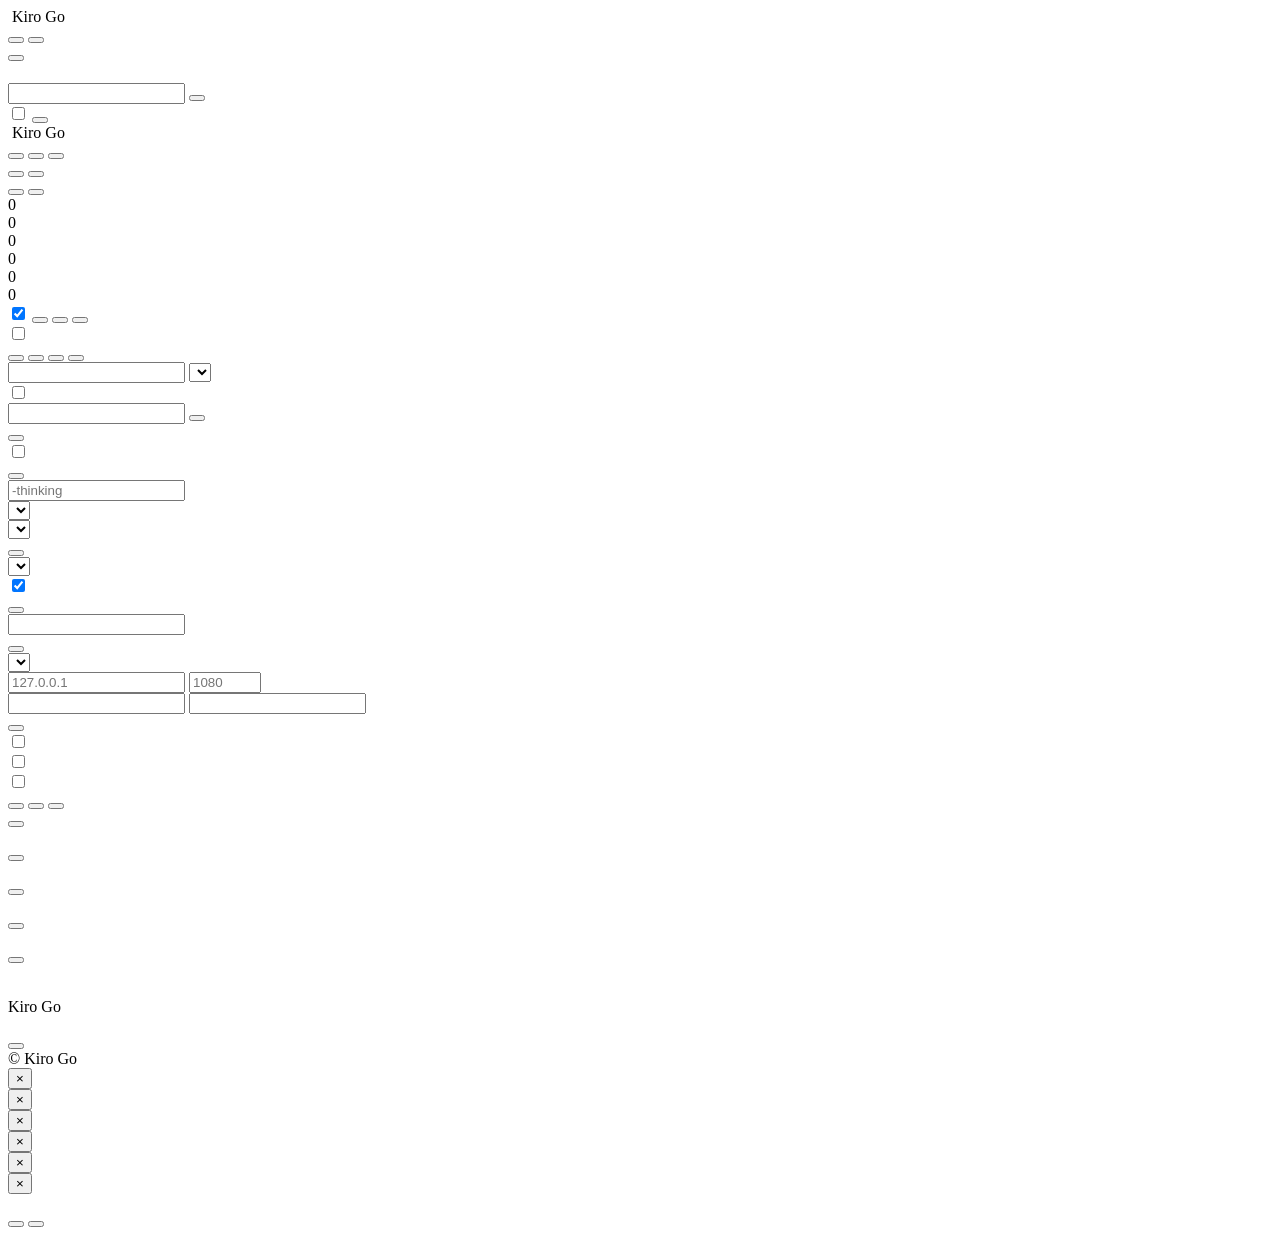
==== commit 6cd0cb9c: "chore: update repository references and add new web assets" ====
--- a/web/index.html
+++ b/web/index.html
@@ -2,3146 +2,587 @@
 <html lang="zh">
 
 <head>
-    <meta charset="UTF-8">
-    <meta name="viewport" content="width=device-width, initial-scale=1.0, maximum-scale=1.0, user-scalable=no">
-    <title>Kiro-Go</title>
-    <style>
-        * {
-            box-sizing: border-box;
-            margin: 0;
-            padding: 0;
-        }
-
-        body {
-            font-family: system-ui, -apple-system, sans-serif;
-            background: #f8fafc;
-            color: #1e293b;
-            min-height: 100vh;
-            -webkit-tap-highlight-color: transparent;
-        }
-
-        .container {
-            max-width: 1100px;
-            margin: 0 auto;
-            padding: 16px;
-        }
-
-        .login-wrapper {
-            min-height: 100vh;
-            display: flex;
-            align-items: center;
-            justify-content: center;
-            background: linear-gradient(135deg, #f0f4ff 0%, #faf5ff 100%);
-            padding: 16px;
-        }
-
-        .login-box {
-            background: #fff;
-            padding: 32px 24px;
-            border-radius: 16px;
-            box-shadow: 0 4px 20px rgba(0, 0, 0, 0.1);
-            width: 100%;
-            max-width: 380px;
-        }
-
-        .login-box h1 {
-            text-align: center;
-            color: #7c3aed;
-            margin-bottom: 8px;
-            font-size: 22px;
-            justify-content: center;
-        }
-
-        .login-box p {
-            text-align: center;
-            color: #64748b;
-            margin-bottom: 24px;
-            font-size: 14px;
-        }
-
-        .form-group {
-            margin-bottom: 16px;
-        }
-
-        label {
-            display: block;
-            margin-bottom: 6px;
-            color: #374151;
-            font-size: 14px;
-            font-weight: 500;
-        }
-
-        input[type="text"],
-        input[type="password"],
-        input[type="number"],
-        select,
-        textarea {
-            width: 100%;
-            padding: 12px 14px;
-            border: 1px solid #e2e8f0;
-            border-radius: 8px;
-            font-size: 16px;
-            background: #fff;
-            color: #1e293b;
-            -webkit-appearance: none;
-        }
-
-        input:focus,
-        textarea:focus {
-            outline: none;
-            border-color: #7c3aed;
-            box-shadow: 0 0 0 3px rgba(124, 58, 237, 0.1);
-        }
-
-        textarea {
-            resize: vertical;
-            min-height: 100px;
-            font-family: monospace;
-            font-size: 14px;
-        }
-
-        .btn {
-            padding: 12px 18px;
-            border: none;
-            border-radius: 8px;
-            cursor: pointer;
-            font-size: 14px;
-            font-weight: 500;
-            transition: all 0.2s;
-            touch-action: manipulation;
-        }
-
-        .btn-primary {
-            background: #7c3aed;
-            color: white;
-        }
-
-        .btn-primary:hover,
-        .btn-primary:active {
-            background: #6d28d9;
-        }
-
-        .btn-danger {
-            background: #ef4444;
-            color: white;
-        }
-
-        .btn-secondary {
-            background: #f1f5f9;
-            color: #374151;
-        }
-
-        .btn-success {
-            background: #10B981;
-            color: white;
-        }
-
-        .btn-sm {
-            padding: 8px 12px;
-            font-size: 13px;
-        }
-
-        .card {
-            background: #fff;
-            border-radius: 12px;
-            padding: 16px;
-            margin-bottom: 16px;
-            box-shadow: 0 1px 3px rgba(0, 0, 0, 0.1);
-        }
-
-        .card-header {
-            display: flex;
-            justify-content: space-between;
-            align-items: center;
-            margin-bottom: 16px;
-            padding-bottom: 12px;
-            border-bottom: 1px solid #e2e8f0;
-            flex-wrap: wrap;
-            gap: 12px;
-        }
-
-        .card-title {
-            font-size: 16px;
-            font-weight: 600;
-        }
-
-        .card-actions {
-            display: flex;
-            gap: 8px;
-            flex-wrap: wrap;
-        }
-
-        .stats-grid {
-            display: grid;
-            grid-template-columns: repeat(3, 1fr);
-            gap: 10px;
-            margin-bottom: 20px;
-        }
-
-        .stat-card {
-            background: #fff;
-            border-radius: 10px;
-            padding: 12px 8px;
-            text-align: center;
-            box-shadow: 0 1px 3px rgba(0, 0, 0, 0.1);
-        }
-
-        .stat-value {
-            font-size: 20px;
-            font-weight: 700;
-            color: #7c3aed;
-        }
-
-        .stat-label {
-            font-size: 11px;
-            color: #64748b;
-            margin-top: 2px;
-        }
-
-        .badge {
-            display: inline-block;
-            padding: 3px 8px;
-            border-radius: 4px;
-            font-size: 11px;
-            font-weight: 500;
-            white-space: nowrap;
-        }
-
-        .badge-success {
-            background: #dcfce7;
-            color: #16a34a;
-        }
-
-        .badge-warning {
-            background: #fef3c7;
-            color: #d97706;
-        }
-
-        .badge-error {
-            background: #fee2e2;
-            color: #dc2626;
-        }
-
-        .badge-info {
-            background: #ede9fe;
-            color: #7c3aed;
-        }
-
-        .badge-pro {
-            background: #3b82f6;
-            color: white;
-        }
-
-        .badge-proplus {
-            background: #8b5cf6;
-            color: white;
-        }
-
-        .badge-power {
-            background: #f59e0b;
-            color: white;
-        }
-
-        .badge-free {
-            background: #6b7280;
-            color: white;
-        }
-
-        .badge-trial {
-            background: #10b981;
-            color: white;
-        }
-
-        .badge-banned {
-            background: #dc2626;
-            color: white;
-        }
-
-        .badge-suspended {
-            background: #f59e0b;
-            color: white;
-        }
-
-        .modal {
-            display: none;
-            position: fixed;
-            top: 0;
-            left: 0;
-            width: 100%;
-            height: 100%;
-            background: rgba(0, 0, 0, 0.5);
-            z-index: 1000;
-            padding: 16px;
-            overflow-y: auto;
-        }
-
-        .modal.active {
-            display: flex;
-            align-items: flex-start;
-            justify-content: center;
-            padding-top: 5vh;
-        }
-
-        .modal-content {
-            background: #fff;
-            border-radius: 12px;
-            padding: 20px;
-            width: 100%;
-            max-width: 600px;
-            margin-bottom: 20px;
-        }
-
-        .modal-header {
-            display: flex;
-            justify-content: space-between;
-            align-items: center;
-            margin-bottom: 20px;
-        }
-
-        .modal-title {
-            font-size: 18px;
-            font-weight: 600;
-        }
-
-        .modal-close {
-            background: none;
-            border: none;
-            font-size: 28px;
-            cursor: pointer;
-            color: #64748b;
-            padding: 0 8px;
-        }
-
-        .modal-footer {
-            margin-top: 20px;
-            display: flex;
-            gap: 10px;
-            justify-content: flex-end;
-        }
-
-        .switch {
-            position: relative;
-            display: inline-block;
-            width: 44px;
-            height: 24px;
-            flex-shrink: 0;
-        }
-
-        .switch input {
-            opacity: 0;
-            width: 0;
-            height: 0;
-            position: absolute;
-        }
-
-        .slider {
-            position: absolute;
-            cursor: pointer;
-            top: 0;
-            left: 0;
-            right: 0;
-            bottom: 0;
-            background: #cbd5e1;
-            border-radius: 24px;
-            transition: 0.3s;
-        }
-
-        .slider:before {
-            position: absolute;
-            content: "";
-            height: 18px;
-            width: 18px;
-            left: 3px;
-            bottom: 3px;
-            background: white;
-            border-radius: 50%;
-            transition: 0.3s;
-        }
-
-        input:checked+.slider {
-            background: #7c3aed;
-        }
-
-        input:checked+.slider:before {
-            transform: translateX(20px);
-        }
-
-        .tabs {
-            display: flex;
-            gap: 4px;
-            margin-bottom: 16px;
-            background: #f1f5f9;
-            padding: 4px;
-            border-radius: 10px;
-            overflow-x: auto;
-            -webkit-overflow-scrolling: touch;
-        }
-
-        .tab {
-            padding: 10px 16px;
-            border-radius: 8px;
-            cursor: pointer;
-            color: #64748b;
-            font-weight: 500;
-            font-size: 14px;
-            white-space: nowrap;
-            flex-shrink: 0;
-        }
-
-        .tab:hover {
-            color: #374151;
-        }
-
-        .tab.active {
-            background: #fff;
-            color: #7c3aed;
-            box-shadow: 0 1px 3px rgba(0, 0, 0, 0.1);
-        }
-
-        .hidden {
-            display: none !important;
-        }
-
-        .message {
-            padding: 12px 16px;
-            border-radius: 8px;
-            margin-bottom: 12px;
-            font-size: 14px;
-        }
-
-        .message-error {
-            background: #fee2e2;
-            color: #dc2626;
-        }
-
-        .endpoint {
-            background: #f8fafc;
-            padding: 12px;
-            border-radius: 8px;
-            font-family: monospace;
-            font-size: 12px;
-            margin-bottom: 10px;
-            display: flex;
-            justify-content: space-between;
-            align-items: center;
-            gap: 10px;
-            word-break: break-all;
-        }
-
-        .endpoint span {
-            flex: 1;
-        }
-
-        .header {
-            display: flex;
-            align-items: center;
-            justify-content: space-between;
-            margin-bottom: 16px;
-            gap: 12px;
-        }
-
-        .header h1 {
-            font-size: 18px;
-            color: #7c3aed;
-        }
-
-        .account-card {
-            background: #fff;
-            border-radius: 12px;
-            padding: 14px;
-            margin-bottom: 12px;
-            box-shadow: 0 1px 3px rgba(0, 0, 0, 0.1);
-            border-left: 4px solid #7c3aed;
-        }
-
-        .account-header {
-            display: flex;
-            justify-content: space-between;
-            align-items: flex-start;
-            margin-bottom: 10px;
-            gap: 10px;
-        }
-
-        .account-info {
-            flex: 1;
-            min-width: 0;
-        }
-
-        .account-email {
-            font-weight: 600;
-            font-size: 14px;
-            color: #1e293b;
-            word-break: break-all;
-        }
-
-        .account-meta {
-            display: flex;
-            gap: 6px;
-            flex-wrap: wrap;
-            margin-top: 6px;
-        }
-
-        .account-usage {
-            margin: 10px 0;
-        }
-
-        .usage-bar {
-            height: 6px;
-            background: #e2e8f0;
-            border-radius: 3px;
-            overflow: hidden;
-        }
-
-        .usage-fill {
-            height: 100%;
-            background: #7c3aed;
-            border-radius: 3px;
-            transition: width 0.3s;
-        }
-
-        .usage-fill.high {
-            background: #f59e0b;
-        }
-
-        .usage-fill.critical {
-            background: #ef4444;
-        }
-
-        .usage-text {
-            display: flex;
-            justify-content: space-between;
-            font-size: 11px;
-            color: #64748b;
-            margin-top: 4px;
-        }
-
-        .usage-label {
-            font-size: 12px;
-            color: #64748b;
-            margin-bottom: 4px;
-            font-weight: 500;
-        }
-
-        .account-usage+.account-usage {
-            margin-top: 8px;
-        }
-
-        .badge-trial {
-            background: #10b981;
-            color: white;
-        }
-
-        .account-stats {
-            display: grid;
-            grid-template-columns: repeat(5, 1fr);
-            gap: 6px;
-            margin-top: 10px;
-            padding-top: 10px;
-            border-top: 1px solid #e2e8f0;
-        }
-
-        .account-stat {
-            text-align: center;
-        }
-
-        .account-stat-value {
-            font-weight: 600;
-            font-size: 13px;
-        }
-
-        .account-stat-label {
-            font-size: 10px;
-            color: #64748b;
-        }
-
-        .account-actions {
-            display: flex;
-            gap: 6px;
-            flex-shrink: 0;
-            flex-wrap: wrap;
-        }
-
-        .detail-section {
-            margin-bottom: 20px;
-        }
-
-        .detail-section h4 {
-            font-size: 13px;
-            color: #64748b;
-            margin-bottom: 10px;
-            text-transform: uppercase;
-            letter-spacing: 0.5px;
-        }
-
-        .detail-grid {
-            display: grid;
-            grid-template-columns: 1fr;
-            gap: 10px;
-        }
-
-        .detail-item {
-            background: #f8fafc;
-            padding: 10px 12px;
-            border-radius: 8px;
-        }
-
-        .detail-label {
-            font-size: 11px;
-            color: #64748b;
-            margin-bottom: 2px;
-        }
-
-        .detail-value {
-            font-size: 13px;
-            font-weight: 500;
-            word-break: break-all;
-        }
-
-        .model-list {
-            display: grid;
-            gap: 8px;
-            max-height: 250px;
-            overflow-y: auto;
-        }
-
-        .model-item {
-            background: #f8fafc;
-            padding: 14px 16px;
-            border-radius: 8px;
-            margin-bottom: 10px;
-            transition: background 0.2s ease;
-        }
-
-        .model-item:last-child {
-            margin-bottom: 0;
-        }
-
-        .model-item:hover {
-            background: #f1f5f9;
-        }
-
-        .model-name {
-            font-weight: 600;
-            font-size: 14px;
-            color: #0f172a;
-            line-height: 1.4;
-        }
-
-        .model-credit {
-            font-size: 13px;
-            margin-top: 4px;
-        }
-
-        .credit-ratio {
-            color: #7c3aed;
-            font-weight: 600;
-        }
-
-        .model-info {
-            font-size: 12px;
-            color: #64748b;
-            margin-top: 6px;
-            line-height: 1.5;
-        }
-
-        .btn-icon {
-            display: inline-flex;
-            align-items: center;
-            justify-content: center;
-            width: 36px;
-            height: 36px;
-            padding: 0;
-        }
-
-        .btn-icon svg {
-            width: 18px;
-            height: 18px;
-        }
-
-        .loading {
-            opacity: 0.6;
-            pointer-events: none;
-        }
-
-        .logo {
-            display: flex;
-            align-items: center;
-            gap: 8px;
-        }
-
-        .logo svg {
-            width: 24px;
-            height: 24px;
-            color: #7c3aed;
-        }
-
-        .machine-id-row {
-            display: flex;
-            gap: 8px;
-            align-items: stretch;
-            flex-wrap: wrap;
-        }
-
-        .machine-id-row input {
-            flex: 1;
-            min-width: 200px;
-            font-family: monospace;
-            font-size: 11px;
-        }
-
-        .machine-id-row .btn {
-            flex-shrink: 0;
-        }
-
-        .lang-switch {
-            display: flex;
-            gap: 4px;
-            background: #f1f5f9;
-            padding: 2px;
-            border-radius: 6px;
-        }
-
-        .lang-btn {
-            padding: 4px 8px;
-            border: none;
-            background: transparent;
-            cursor: pointer;
-            font-size: 12px;
-            border-radius: 4px;
-            color: #64748b;
-        }
-
-        .lang-btn.active {
-            background: #fff;
-            color: #7c3aed;
-            box-shadow: 0 1px 2px rgba(0, 0, 0, 0.1);
-        }
-
-        .header-right {
-            display: flex;
-            align-items: center;
-            gap: 10px;
-        }
-
-        @media (max-width: 640px) {
-            .container {
-                padding: 12px;
-            }
-
-            .stats-grid {
-                grid-template-columns: repeat(3, 1fr);
-                gap: 8px;
-            }
-
-            .stat-card {
-                padding: 10px 6px;
-            }
-
-            .stat-value {
-                font-size: 18px;
-            }
-
-            .stat-label {
-                font-size: 10px;
-            }
-
-            .card {
-                padding: 14px;
-            }
-
-            .card-header {
-                flex-direction: column;
-                align-items: flex-start;
-            }
-
-            .card-actions {
-                width: 100%;
-            }
-
-            .card-actions .btn {
-                flex: 1;
-                text-align: center;
-            }
-
-            .account-header {
-                flex-direction: column;
-            }
-
-            .account-actions {
-                width: 100%;
-                justify-content: flex-start;
-            }
-
-            .account-actions .btn {
-                padding: 8px 10px;
-                font-size: 12px;
-            }
-
-            .account-stats {
-                grid-template-columns: repeat(2, 1fr);
-            }
-
-            .detail-grid {
-                grid-template-columns: 1fr;
-            }
-
-            .tabs {
-                gap: 2px;
-            }
-
-            .tab {
-                padding: 10px 12px;
-                font-size: 13px;
-            }
-
-            .modal-content {
-                padding: 16px;
-            }
-
-            .endpoint {
-                flex-direction: column;
-                align-items: stretch;
-            }
-
-            .endpoint .btn {
-                width: 100%;
-            }
-
-            .machine-id-row {
-                flex-direction: column;
-            }
-
-            .machine-id-row input {
-                min-width: 100%;
-            }
-
-            .machine-id-row .btn {
-                width: 100%;
-            }
-        }
-
-        @media (min-width: 641px) {
-            .detail-grid {
-                grid-template-columns: repeat(2, 1fr);
-            }
-        }
-
-        /* 隐私模式开关样式 */
-        .privacy-toggle {
-            white-space: nowrap;
-        }
-
-        @media (max-width: 640px) {
-            .privacy-toggle {
-                order: -1;
-                width: 100%;
-                justify-content: space-between;
-                padding: 8px 0;
-                border-bottom: 1px solid #e2e8f0;
-                margin-bottom: 8px;
-            }
-
-            .privacy-toggle span {
-                font-size: 14px;
-            }
-        }
-    </style>
+  <meta charset="UTF-8" />
+  <meta name="viewport" content="width=device-width, initial-scale=1.0" />
+  <title>Kiro Go</title>
+  <link rel="icon" type="image/x-icon" href="/admin/favicon.ico" />
+  <script src="https://unpkg.com/@tailwindcss/browser@4.3.0/dist/index.global.js"
+    integrity="sha384-nWTzRTCY/9V4Bo352ehygr1c4cnst4XN6lMR3fipakEQrhVpc0hEM5Dii3Amz0sT"
+    crossorigin="anonymous"></script>
+  <link rel="stylesheet" href="https://cdnjs.cloudflare.com/ajax/libs/font-awesome/7.0.1/css/all.min.css"
+    integrity="sha384-rWj9FmWWt3OMqd9vBkWRhFavvVUYalYqGPoMdL1brs/qvvqz88gvLShYa4hKNyqb"
+    crossorigin="anonymous" referrerpolicy="no-referrer" />
+  <link rel="stylesheet" href="/admin/styles.css" id="__cssAsset" />
+  <link rel="stylesheet" href="/admin/toast.css" id="__toastCss" />
+  <script>
+    (function () {
+      var v = Date.now();
+      window.__v = v;
+      var css = document.getElementById('__cssAsset');
+      if (css) css.href = '/admin/styles.css?v=' + v;
+      var tcss = document.getElementById('__toastCss');
+      if (tcss) tcss.href = '/admin/toast.css?v=' + v;
+    })();
+  </script>
 </head>
 
 <body>
-    <div id="loginPage" class="login-wrapper">
-        <div class="login-box">
-            <div style="display:flex;justify-content:flex-end;margin-bottom:16px">
-                <div class="lang-switch">
-                    <button class="lang-btn" data-lang="zh" onclick="setLang('zh')">中文</button>
-                    <button class="lang-btn" data-lang="en" onclick="setLang('en')">EN</button>
+  <!-- Login -->
+  <div id="loginPage" class="login-wrapper">
+    <div class="ghost-bg" aria-hidden="true">
+      <i class="fa-solid fa-ghost ghost ghost-1"></i>
+      <i class="fa-solid fa-ghost ghost ghost-2"></i>
+      <i class="fa-solid fa-ghost ghost ghost-3"></i>
+      <i class="fa-solid fa-ghost ghost ghost-4"></i>
+      <i class="fa-solid fa-ghost ghost ghost-5"></i>
+      <i class="fa-solid fa-ghost ghost ghost-6"></i>
+      <i class="fa-solid fa-ghost ghost ghost-7"></i>
+      <i class="fa-solid fa-ghost ghost ghost-8"></i>
+      <i class="fa-solid fa-ghost ghost ghost-9"></i>
+      <i class="fa-solid fa-ghost ghost ghost-10"></i>
+      <i class="fa-solid fa-ghost ghost ghost-11"></i>
+      <i class="fa-solid fa-ghost ghost ghost-12"></i>
+    </div>
+    <header class="login-topbar">
+      <div class="login-topbar-inner">
+        <div class="brand" aria-label="Kiro Go" data-i18n-aria-label="app.title">
+          <img class="brand-icon" src="/admin/favicon.ico" alt="" />
+          <span class="brand-text">Kiro Go</span>
+        </div>
+        <div class="topbar-actions">
+          <div class="lang-switch" id="loginLangSwitch" role="group" aria-label="" data-i18n-aria-label="lang.label">
+            <button class="lang-btn" data-lang="zh" type="button" data-i18n="lang.zh"></button>
+            <button class="lang-btn" data-lang="en" type="button" data-i18n="lang.en"></button>
+          </div>
+          <span class="divider" aria-hidden="true"></span>
+          <button id="loginThemeToggle" class="icon-btn theme-toggle" type="button" aria-label=""
+            data-i18n-title="theme.toggle" data-i18n-aria-label="theme.toggle" data-theme="system">
+            <i class="fa-solid fa-circle-half-stroke theme-ico-system"></i>
+            <i class="fa-solid fa-sun theme-ico-light"></i>
+            <i class="fa-solid fa-moon theme-ico-dark"></i>
+          </button>
+        </div>
+      </div>
+    </header>
+    <main class="login-main">
+      <div class="login-box">
+        <h1 class="login-title" data-i18n="login.title"></h1>
+        <p class="login-subtitle" data-i18n="login.subtitle"></p>
+        <div class="form-group">
+          <label data-i18n="login.password"></label>
+          <div class="input-affix">
+            <i class="fa-solid fa-lock affix-icon"></i>
+            <input type="password" id="pwdField" data-i18n-placeholder="login.passwordPlaceholder" autocomplete="off" />
+            <button type="button" class="affix-btn" id="pwdToggle" aria-label=""
+              data-i18n-aria-label="login.showPassword" data-shown="false">
+              <i class="fa-solid fa-eye"></i>
+            </button>
+          </div>
+        </div>
+        <label class="remember-row" for="rememberPwd">
+          <input type="checkbox" id="rememberPwd" />
+          <span class="remember-box" aria-hidden="true"><i class="fa-solid fa-check"></i></span>
+          <span class="remember-label" data-i18n="login.remember"></span>
+        </label>
+        <button type="button" class="btn btn-primary btn-lg w-full" id="loginBtn">
+          <i class="fa-solid fa-arrow-right-to-bracket"></i>
+          <span data-i18n="login.submit"></span>
+        </button>
+        <div class="login-meta">
+          <div class="login-meta-row">
+            <span class="login-chip"><i class="fa-solid fa-plug"></i><span data-i18n="login.compatOpenAI"></span></span>
+            <span class="login-chip"><i class="fa-solid fa-plug"></i><span
+                data-i18n="login.compatAnthropic"></span></span>
+          </div>
+        </div>
+      </div>
+    </main>
+  </div>
+
+  <!-- Main app -->
+  <div id="mainPage" class="hidden">
+    <header class="app-header">
+      <div class="app-header-inner">
+        <div class="brand-wrap">
+          <div class="brand">
+            <img class="brand-icon" src="/admin/favicon.ico" alt="" />
+            <span class="brand-text">Kiro Go</span>
+          </div>
+        </div>
+        <nav class="header-nav" aria-label="" data-i18n-aria-label="aria.sections">
+          <div class="tabs" id="tabBar">
+            <button type="button" class="tab active" data-tab="accounts"><i class="fa-solid fa-users tab-icon"></i><span
+                data-i18n="tabs.accounts"></span></button>
+            <button type="button" class="tab" data-tab="settings"><i class="fa-solid fa-sliders tab-icon"></i><span
+                data-i18n="tabs.settings"></span></button>
+            <button type="button" class="tab" data-tab="api"><i class="fa-solid fa-plug tab-icon"></i><span
+                data-i18n="tabs.api"></span></button>
+          </div>
+        </nav>
+        <div class="topbar-actions flex-wrap justify-end">
+          <div class="lang-switch" id="mainLangSwitch" role="group" aria-label="" data-i18n-aria-label="lang.label">
+            <button class="lang-btn" data-lang="zh" type="button" data-i18n="lang.zh"></button>
+            <button class="lang-btn" data-lang="en" type="button" data-i18n="lang.en"></button>
+          </div>
+          <button id="mainThemeToggle" class="icon-btn theme-toggle" type="button" aria-label=""
+            data-i18n-title="theme.toggle" data-i18n-aria-label="theme.toggle" data-theme="system">
+            <i class="fa-solid fa-circle-half-stroke theme-ico-system"></i>
+            <i class="fa-solid fa-sun theme-ico-light"></i>
+            <i class="fa-solid fa-moon theme-ico-dark"></i>
+          </button>
+          <span class="divider" aria-hidden="true"></span>
+          <button class="btn btn-outline btn-sm" id="logoutBtn">
+            <i class="fa-solid fa-right-from-bracket"></i>
+            <span data-i18n="common.logout"></span>
+          </button>
+        </div>
+      </div>
+    </header>
+
+    <div class="container">
+      <!-- Stats summary -->
+      <div class="stats-grid">
+        <div class="stat-card">
+          <div class="stat-card-title" data-i18n="stats.accounts"></div>
+          <div class="stat-body">
+            <div class="stat-main">
+              <div class="stat-value" id="statAccounts">0</div>
+              <div class="stat-sub">
+                <span class="stat-sub-sec"><span class="stat-value-sm" id="statCredits">0</span> <span
+                    class="stat-label" data-i18n="stats.credits"></span></span>
+              </div>
+            </div>
+            <i class="fa-solid fa-users stat-icon" aria-hidden="true"></i>
+          </div>
+        </div>
+        <div class="stat-card">
+          <div class="stat-card-title" data-i18n="stats.requests"></div>
+          <div class="stat-body">
+            <div class="stat-main">
+              <div class="stat-value" id="statRequests">0</div>
+              <div class="stat-sub">
+                <span class="stat-sub-sec"><span class="stat-value-sm" id="statTokens">0</span> <span class="stat-label"
+                    data-i18n="stats.tokens"></span></span>
+              </div>
+            </div>
+            <i class="fa-solid fa-route stat-icon" aria-hidden="true"></i>
+          </div>
+        </div>
+        <div class="stat-card">
+          <div class="stat-card-title" data-i18n="stats.success"></div>
+          <div class="stat-body">
+            <div class="stat-main">
+              <div class="stat-value" id="statSuccess">0</div>
+              <div class="stat-sub"><span class="stat-label" data-i18n="stats.completed"></span></div>
+            </div>
+            <i class="fa-solid fa-circle-check stat-icon" aria-hidden="true"></i>
+          </div>
+        </div>
+        <div class="stat-card">
+          <div class="stat-card-title" data-i18n="stats.failed"></div>
+          <div class="stat-body">
+            <div class="stat-main">
+              <div class="stat-value stat-value--danger" id="statFailed">0</div>
+              <div class="stat-sub">
+                <span class="stat-label" data-i18n="stats.errors"></span>
+              </div>
+            </div>
+            <i class="fa-solid fa-circle-xmark stat-icon stat-icon--danger" aria-hidden="true"></i>
+          </div>
+        </div>
+      </div>
+
+      <!-- Accounts tab -->
+      <div id="tabAccounts" class="tab-content">
+        <div class="card">
+          <div class="card-header">
+            <span class="card-title" data-i18n="accounts.title"></span>
+            <div class="card-actions">
+              <label class="flex items-center gap-2 cursor-pointer select-none" title=""
+                data-i18n-title="privacy.tooltip">
+                <span class="text-xs font-medium" data-i18n="privacy.label"></span>
+                <span class="switch"><input type="checkbox" id="privacyModeToggle" checked /><span
+                    class="slider"></span></span>
+              </label>
+              <button class="btn btn-outline btn-sm" id="exportBtn"><i class="fa-solid fa-file-export"
+                  aria-hidden="true"></i><span class="btn-text" data-i18n="accounts.export"></span></button>
+              <button class="btn btn-outline btn-sm" id="refreshAllModelsBtn"><i class="fa-solid fa-arrows-rotate"
+                  aria-hidden="true"></i><span class="btn-text" data-i18n="models.refreshAll"></span></button>
+              <button class="btn btn-primary btn-sm" id="addAccountBtn"><i class="fa-solid fa-plus"
+                  aria-hidden="true"></i><span class="btn-text" data-i18n="accounts.add"></span></button>
+            </div>
+          </div>
+
+          <div class="toolbar">
+            <label class="flex items-center gap-1.5 cursor-pointer select-none shrink-0">
+              <input type="checkbox" id="selectAllCheckbox" />
+              <span class="text-xs" data-i18n="batch.selectAll"></span>
+            </label>
+            <div id="batchBar" class="batch-bar hidden">
+              <span id="batchCount" class="batch-count"></span>
+              <button class="btn btn-primary btn-xs" data-batch="enable" data-i18n="batch.enable"></button>
+              <button class="btn btn-secondary btn-xs" data-batch="disable" data-i18n="batch.disable"></button>
+              <button class="btn btn-secondary btn-xs" data-batch="refresh" data-i18n="batch.refresh"></button>
+              <button class="btn btn-secondary btn-xs" data-batch="refreshModels"
+                data-i18n="batch.refreshModels"></button>
+            </div>
+            <div class="toolbar-spacer"></div>
+            <input type="text" id="filterSearch" class="w-56!" data-i18n-placeholder="filter.search" />
+            <select id="filterStatusSelect" class="w-32!" data-i18n-aria-label="filter.status">
+              <option value="all" data-i18n="filter.all"></option>
+              <option value="enabled" data-i18n="filter.enabled"></option>
+              <option value="disabled" data-i18n="filter.disabled"></option>
+              <option value="banned" data-i18n="filter.banned"></option>
+            </select>
+          </div>
+
+          <div id="accountsList"></div>
+        </div>
+      </div>
+
+      <!-- Settings tab -->
+      <div id="tabSettings" class="tab-content hidden">
+        <!-- API settings -->
+        <div class="card">
+          <div class="card-header"><span class="card-title" data-i18n="settings.apiSettings"></span></div>
+          <div class="form-group">
+            <label class="flex items-center gap-2">
+              <span class="switch"><input type="checkbox" id="requireApiKey" /><span class="slider"></span></span>
+              <span data-i18n="settings.enableApiKey"></span>
+            </label>
+          </div>
+          <div class="form-group">
+            <label data-i18n="settings.apiKeyLabel"></label>
+            <div class="input-row">
+              <input type="text" id="apiKeyInput" data-i18n-placeholder="settings.apiKeyPlaceholder" />
+              <button class="btn btn-outline btn-sm" id="generateApiKeyBtn"
+                data-i18n="settings.generateApiKey"></button>
+            </div>
+          </div>
+          <button class="btn btn-primary" id="saveApiSettingsBtn" data-i18n="settings.saveApiKey"></button>
+        </div>
+
+        <!-- Usage settings -->
+        <div class="card">
+          <div class="card-header"><span class="card-title" data-i18n="settings.usageSettings"></span></div>
+          <div class="form-group">
+            <label class="flex items-center gap-2">
+              <span class="switch"><input type="checkbox" id="allowOverUsage" /><span class="slider"></span></span>
+              <span data-i18n="settings.allowOverUsage"></span>
+            </label>
+            <small data-i18n="settings.allowOverUsageHint"></small>
+          </div>
+          <button class="btn btn-primary" id="saveOverUsageBtn" data-i18n="settings.saveUsage"></button>
+        </div>
+
+        <!-- Thinking settings -->
+        <div class="card">
+          <div class="card-header"><span class="card-title" data-i18n="settings.thinkingSettings"></span></div>
+          <div class="form-group">
+            <label data-i18n="settings.thinkingSuffix"></label>
+            <input type="text" id="thinkingSuffix" placeholder="-thinking" />
+            <small data-i18n="settings.thinkingSuffixHint"></small>
+          </div>
+          <div class="form-group">
+            <label data-i18n="settings.openaiFormat"></label>
+            <select id="openaiThinkingFormat">
+              <option value="reasoning_content" data-i18n="settings.formatReasoningContent"></option>
+              <option value="thinking" data-i18n="settings.formatThinkingClaude"></option>
+              <option value="think" data-i18n="settings.formatThinkOpenAI"></option>
+            </select>
+          </div>
+          <div class="form-group">
+            <label data-i18n="settings.claudeFormat"></label>
+            <select id="claudeThinkingFormat">
+              <option value="thinking" data-i18n="settings.formatThinkingClaude"></option>
+              <option value="think" data-i18n="settings.formatThinkOpenAI"></option>
+            </select>
+          </div>
+          <button class="btn btn-primary" id="saveThinkingBtn" data-i18n="settings.saveThinking"></button>
+        </div>
+
+        <!-- Endpoint settings -->
+        <div class="card">
+          <div class="card-header"><span class="card-title" data-i18n="settings.endpointSettings"></span></div>
+          <div class="form-group">
+            <label data-i18n="settings.preferredEndpoint"></label>
+            <select id="preferredEndpoint">
+              <option value="auto" data-i18n="settings.endpointAuto"></option>
+              <option value="kiro" data-i18n="settings.endpointKiro"></option>
+              <option value="codewhisperer" data-i18n="settings.endpointCodeWhisperer"></option>
+              <option value="amazonq" data-i18n="settings.endpointAmazonQ"></option>
+            </select>
+            <small data-i18n="settings.endpointHint"></small>
+          </div>
+          <div class="form-group">
+            <label class="flex items-center gap-2">
+              <span class="switch"><input type="checkbox" id="endpointFallback" checked /><span
+                  class="slider"></span></span>
+              <span data-i18n="settings.endpointFallback"></span>
+            </label>
+            <small data-i18n="settings.endpointFallbackHint"></small>
+          </div>
+          <button class="btn btn-primary" id="saveEndpointBtn" data-i18n="settings.saveEndpoint"></button>
+        </div>
+
+        <!-- Admin password -->
+        <div class="card">
+          <div class="card-header"><span class="card-title" data-i18n="settings.adminPassword"></span></div>
+          <div class="form-group">
+            <label data-i18n="settings.newPassword"></label>
+            <input type="password" id="newPassword" data-i18n-placeholder="settings.newPasswordPlaceholder" />
+          </div>
+          <button class="btn btn-primary" id="changePasswordBtn" data-i18n="settings.changePassword"></button>
+        </div>
+
+        <!-- Outbound proxy -->
+        <div class="card">
+          <div class="card-header"><span class="card-title" data-i18n="settings.proxySettings"></span></div>
+          <div class="form-group">
+            <label data-i18n="settings.proxyType"></label>
+            <select id="proxyType">
+              <option value="none" data-i18n="settings.proxyNone"></option>
+              <option value="socks5" data-i18n="settings.proxySocks5"></option>
+              <option value="http" data-i18n="settings.proxyHttp"></option>
+            </select>
+          </div>
+          <div id="proxyFields" class="hidden">
+            <div class="form-group">
+              <label data-i18n="settings.proxyHost"></label>
+              <div class="input-row">
+                <input type="text" id="proxyHost" placeholder="127.0.0.1" />
+                <input type="number" id="proxyPort" class="w-24!" placeholder="1080" min="1" max="65535" />
+              </div>
+            </div>
+            <div class="form-group">
+              <label data-i18n="settings.proxyAuth"></label>
+              <div class="input-row">
+                <input type="text" id="proxyUsername" data-i18n-placeholder="settings.proxyUsername"
+                  autocomplete="off" />
+                <input type="password" id="proxyPassword" data-i18n-placeholder="settings.proxyPassword"
+                  autocomplete="new-password" />
+              </div>
+            </div>
+          </div>
+          <button class="btn btn-primary" id="saveProxyBtn" data-i18n="settings.saveProxy"></button>
+        </div>
+
+        <!-- Prompt filter -->
+        <div class="card">
+          <div class="card-header"><span class="card-title" data-i18n="settings.promptFilter"></span></div>
+          <div class="form-group">
+            <label class="font-semibold pb-2 block" data-i18n="settings.builtinFilters"></label>
+            <div class="flex flex-col gap-3">
+              <div>
+                <label class="flex items-center gap-2">
+                  <span class="switch"><input type="checkbox" id="filterClaudeCode" /><span
+                      class="slider"></span></span>
+                  <span data-i18n="settings.filterClaudeCode"></span>
+                </label>
+                <small class="field-hint-offset" data-i18n="settings.filterClaudeCodeHint"></small>
+              </div>
+              <div>
+                <label class="flex items-center gap-2">
+                  <span class="switch"><input type="checkbox" id="filterEnvNoise" /><span class="slider"></span></span>
+                  <span data-i18n="settings.filterEnvNoise"></span>
+                </label>
+                <small class="field-hint-offset" data-i18n="settings.filterEnvNoiseHint"></small>
+              </div>
+              <div>
+                <label class="flex items-center gap-2">
+                  <span class="switch"><input type="checkbox" id="filterStripBoundaries" /><span
+                      class="slider"></span></span>
+                  <span data-i18n="settings.filterStripBoundaries"></span>
+                </label>
+                <small class="field-hint-offset" data-i18n="settings.filterStripBoundariesHint"></small>
+              </div>
+            </div>
+          </div>
+          <div class="form-group mt-4">
+            <label class="font-semibold pb-2 block" data-i18n="settings.customRules"></label>
+            <div id="promptFilterRules" class="mb-2"></div>
+            <div class="flex gap-2 flex-wrap items-center">
+              <button class="btn btn-outline btn-sm" id="addRuleRegexBtn" data-i18n="promptFilter.addRegex"></button>
+              <button class="btn btn-outline btn-sm" id="addRuleContainsBtn"
+                data-i18n="promptFilter.addContains"></button>
+              <button class="btn btn-primary btn-sm" id="savePromptFilterBtn"
+                data-i18n="settings.savePromptFilter"></button>
+            </div>
+          </div>
+        </div>
+
+        <!-- Statistics reset -->
+        <div class="card">
+          <div class="card-header"><span class="card-title" data-i18n="settings.statistics"></span></div>
+          <button class="btn btn-danger" id="resetStatsBtn" data-i18n="settings.resetStats"></button>
+        </div>
+      </div>
+
+      <!-- API tab -->
+      <div id="tabApi" class="tab-content hidden">
+        <section class="api-card" aria-labelledby="apiEndpointsTitle">
+          <div class="card-header api-card-header">
+            <span class="card-title" id="apiEndpointsTitle" data-i18n="api.endpoints"></span>
+            <span class="api-pill" data-i18n="api.protocolHttp"></span>
+          </div>
+          <div class="api-endpoint-list">
+            <section class="api-endpoint-item">
+              <div class="api-endpoint-meta">
+                <span class="api-endpoint-icon"><i class="fa-solid fa-message"></i></span>
+                <div>
+                  <p class="api-endpoint-title" data-i18n="api.claude"></p>
+                  <p class="api-endpoint-method" data-i18n="api.methodPost"></p>
                 </div>
-            </div>
-            <h1 class="logo"><svg viewBox="0 0 24 24" fill="none" stroke="currentColor" stroke-width="2">
-                    <path d="M13 2L3 14h9l-1 8 10-12h-9l1-8z" />
-                </svg>Kiro-Go</h1>
-            <p data-i18n="login.subtitle"></p>
-            <div class="form-group">
-                <label data-i18n="login.password"></label>
-                <input type="password" id="pwdField" data-i18n-placeholder="login.passwordPlaceholder"
-                    autocomplete="off">
-            </div>
-            <button type="button" class="btn btn-primary" style="width:100%" onclick="login()"
-                data-i18n="login.submit"></button>
-            <div id="loginError" class="message message-error hidden" style="margin-top:12px"></div>
-        </div>
-    </div>
-    <div id="mainPage" class="container hidden">
-        <div class="header">
-            <h1 class="logo"><svg viewBox="0 0 24 24" fill="none" stroke="currentColor" stroke-width="2">
-                    <path d="M13 2L3 14h9l-1 8 10-12h-9l1-8z" />
-                </svg>Kiro-Go</h1>
-            <div class="header-right">
-                <div class="lang-switch">
-                    <button class="lang-btn" data-lang="zh" onclick="setLang('zh')">中文</button>
-                    <button class="lang-btn" data-lang="en" onclick="setLang('en')">EN</button>
+              </div>
+              <div class="endpoint api-code-row"><span class="api-code" id="claudeEndpoint"></span><button
+                  class="api-copy-btn" type="button" data-copy="claudeEndpoint" aria-label=""
+                  data-i18n-aria-label="api.copyClaude"><i class="fa-regular fa-copy"></i></button></div>
+            </section>
+            <section class="api-endpoint-item">
+              <div class="api-endpoint-meta">
+                <span class="api-endpoint-icon"><i class="fa-solid fa-wand-magic-sparkles"></i></span>
+                <div>
+                  <p class="api-endpoint-title" data-i18n="api.openai"></p>
+                  <p class="api-endpoint-method" data-i18n="api.methodPost"></p>
                 </div>
-                <span class="badge badge-success" id="statusBadge" data-i18n="status.running"></span>
-                <span class="badge badge-info" id="versionBadge" style="cursor:pointer" onclick="checkUpdate(true)"></span>
-                <button class="btn btn-sm btn-danger" onclick="logout()" data-i18n="common.logout" style="padding:4px 12px;font-size:12px"></button>
-            </div>
-        </div>
-        <div class="stats-grid">
-            <div class="stat-card">
-                <div class="stat-value" id="statAccounts">0</div>
-                <div class="stat-label" data-i18n="stats.accounts"></div>
-            </div>
-            <div class="stat-card">
-                <div class="stat-value" id="statRequests">0</div>
-                <div class="stat-label" data-i18n="stats.requests"></div>
-            </div>
-            <div class="stat-card">
-                <div class="stat-value" id="statSuccess">0</div>
-                <div class="stat-label" data-i18n="stats.success"></div>
-            </div>
-            <div class="stat-card">
-                <div class="stat-value" id="statFailed">0</div>
-                <div class="stat-label" data-i18n="stats.failed"></div>
-            </div>
-            <div class="stat-card">
-                <div class="stat-value" id="statTokens">0</div>
-                <div class="stat-label">Tokens</div>
-            </div>
-            <div class="stat-card">
-                <div class="stat-value" id="statCredits">0</div>
-                <div class="stat-label">Credits</div>
-            </div>
-        </div>
-        <div class="tabs">
-            <div class="tab active" data-tab="accounts" data-i18n="tabs.accounts"></div>
-            <div class="tab" data-tab="settings" data-i18n="tabs.settings"></div>
-            <div class="tab" data-tab="api" data-i18n="tabs.api"></div>
-        </div>
-        <div id="tabAccounts" class="tab-content">
-            <div class="card">
-                <div class="card-header">
-                    <span class="card-title" data-i18n="accounts.title"></span>
-                    <div class="card-actions">
-                        <div class="privacy-toggle" style="display:flex;align-items:center;gap:8px;cursor:pointer;user-select:none">
-                            <span style="font-size:13px;color:#374151;font-weight:500" data-i18n="privacy.label"></span>
-                            <label class="switch" style="margin:0">
-                                <input type="checkbox" id="privacyModeToggle" checked onchange="togglePrivacyMode()">
-                                <span class="slider"></span>
-                            </label>
-                        </div>
-                        <button class="btn btn-secondary btn-sm" onclick="showExportModal()" data-i18n="accounts.export"></button>
-                        <button class="btn btn-secondary btn-sm" onclick="refreshAllModels()" data-i18n="models.refreshAll"></button>
-                        <button class="btn btn-primary btn-sm" onclick="showModal('add')" data-i18n="accounts.add"></button>
-                    </div>
+              </div>
+              <div class="endpoint api-code-row"><span class="api-code" id="openaiEndpoint"></span><button
+                  class="api-copy-btn" type="button" data-copy="openaiEndpoint" aria-label=""
+                  data-i18n-aria-label="api.copyOpenAI"><i class="fa-regular fa-copy"></i></button></div>
+            </section>
+            <section class="api-endpoint-item">
+              <div class="api-endpoint-meta">
+                <span class="api-endpoint-icon"><i class="fa-solid fa-layer-group"></i></span>
+                <div>
+                  <p class="api-endpoint-title" data-i18n="api.modelList"></p>
+                  <p class="api-endpoint-method" data-i18n="api.methodGet"></p>
                 </div>
-                <div id="accountsToolbar" style="display:flex;gap:8px;align-items:center;padding:0 20px 12px">
-                    <label style="display:flex;align-items:center;gap:4px;cursor:pointer;user-select:none;flex-shrink:0"><input type="checkbox" id="selectAllCheckbox" onchange="toggleSelectAll(this.checked)" style="width:15px;height:15px;cursor:pointer"> <span style="font-size:13px;color:#374151" data-i18n="batch.selectAll"></span></label>
-                    <div style="height:16px;width:1px;background:#e2e8f0;flex-shrink:0"></div>
-                    <div id="batchBar" style="display:none;align-items:center;gap:6px;flex-shrink:0">
-                        <span id="batchCount" style="font-size:12px;color:#7c3aed;font-weight:600;white-space:nowrap"></span>
-                        <button class="btn btn-sm btn-primary" onclick="batchAction('enable')" style="padding:3px 10px;font-size:12px" data-i18n="batch.enable"></button>
-                        <button class="btn btn-sm btn-secondary" onclick="batchAction('disable')" style="padding:3px 10px;font-size:12px" data-i18n="batch.disable"></button>
-                        <button class="btn btn-sm btn-secondary" onclick="batchAction('refresh')" style="padding:3px 10px;font-size:12px" data-i18n="batch.refresh"></button>
-                        <button class="btn btn-sm btn-secondary" onclick="batchRefreshModels()" style="padding:3px 10px;font-size:12px" data-i18n="batch.refreshModels"></button>
-                        <div style="height:16px;width:1px;background:#e2e8f0;flex-shrink:0"></div>
-                    </div>
-                    <div style="display:flex;gap:6px;align-items:center;margin-left:auto;flex-shrink:0">
-                        <input type="text" id="filterSearch" oninput="onFilterChange()" style="width:260px;padding:8px 12px;border:1px solid #e2e8f0;border-radius:6px;font-size:14px;outline:none" data-i18n-placeholder="filter.search">
-                        <select id="filterStatusSelect" onchange="onFilterChange()" style="padding:4px 6px;border:1px solid #e2e8f0;border-radius:6px;font-size:12px;background:#fff;cursor:pointer">
-                            <option value="all" data-i18n="filter.all"></option>
-                            <option value="enabled" data-i18n="filter.enabled"></option>
-                            <option value="disabled" data-i18n="filter.disabled"></option>
-                            <option value="banned" data-i18n="filter.banned"></option>
-                        </select>
-                    </div>
+              </div>
+              <div class="endpoint api-code-row"><span class="api-code" id="modelsEndpoint"></span><button
+                  class="api-copy-btn" type="button" data-copy="modelsEndpoint" aria-label=""
+                  data-i18n-aria-label="api.copyModels"><i class="fa-regular fa-copy"></i></button></div>
+            </section>
+            <section class="api-endpoint-item">
+              <div class="api-endpoint-meta">
+                <span class="api-endpoint-icon"><i class="fa-solid fa-chart-simple"></i></span>
+                <div>
+                  <p class="api-endpoint-title" data-i18n="api.stats"></p>
+                  <p class="api-endpoint-method" data-i18n="api.methodGet"></p>
                 </div>
-                <div id="accountsList"></div>
-            </div>
-        </div>
-        <div id="tabSettings" class="tab-content hidden">
-            <div class="card">
-                <div class="card-header"><span class="card-title" data-i18n="settings.apiSettings"></span></div>
-                <div class="form-group">
-                    <label style="display:flex;align-items:center;gap:10px">
-                        <label class="switch"><input type="checkbox" id="requireApiKey"><span
-                                class="slider"></span></label>
-                        <span data-i18n="settings.enableApiKey"></span>
-                    </label>
-                </div>
-                <div class="form-group"><label>API Key</label><div style="display:flex;gap:8px;align-items:stretch"><input type="text" id="apiKeyInput" style="flex:1"
-                        data-i18n-placeholder="settings.apiKeyPlaceholder"><button class="btn btn-sm btn-secondary" onclick="generateApiKey()" data-i18n="settings.generateApiKey"></button></div></div>
-                <button class="btn btn-primary" onclick="saveSettings()" data-i18n="common.save"></button>
-            </div>
-            <div class="card">
-                <div class="card-header"><span class="card-title" data-i18n="settings.usageSettings"></span></div>
-                <div class="form-group">
-                    <label style="display:flex;align-items:center;gap:10px">
-                        <label class="switch"><input type="checkbox" id="allowOverUsage"><span
-                                class="slider"></span></label>
-                        <span data-i18n="settings.allowOverUsage"></span>
-                    </label>
-                    <small style="color:#64748b;font-size:12px;margin-top:4px;display:block"
-                        data-i18n="settings.allowOverUsageHint"></small>
-                </div>
-                <button class="btn btn-primary" onclick="saveOverUsageConfig()" data-i18n="common.save"></button>
-            </div>
-            <div class="card">
-                <div class="card-header"><span class="card-title" data-i18n="settings.thinkingSettings"></span></div>
-                <div class="form-group">
-                    <label data-i18n="settings.thinkingSuffix"></label>
-                    <input type="text" id="thinkingSuffix" placeholder="-thinking">
-                    <small style="color:#64748b;font-size:12px;margin-top:4px;display:block"
-                        data-i18n="settings.thinkingSuffixHint"></small>
-                </div>
-                <div class="form-group">
-                    <label data-i18n="settings.openaiFormat"></label>
-                    <select id="openaiThinkingFormat">
-                        <option value="reasoning_content">reasoning_content (DeepSeek)</option>
-                        <option value="thinking">&lt;thinking&gt; (Claude)</option>
-                        <option value="think">&lt;think&gt; (OpenAI)</option>
-                    </select>
-                </div>
-                <div class="form-group">
-                    <label data-i18n="settings.claudeFormat"></label>
-                    <select id="claudeThinkingFormat">
-                        <option value="thinking">&lt;thinking&gt; (Claude)</option>
-                        <option value="think">&lt;think&gt; (OpenAI)</option>
-                        <option value="reasoning_content" data-i18n="settings.noTag"></option>
-                    </select>
-                </div>
-                <button class="btn btn-primary" onclick="saveThinkingConfig()"
-                    data-i18n="settings.saveThinking"></button>
-            </div>
-            <div class="card">
-                <div class="card-header"><span class="card-title" data-i18n="settings.endpointSettings"></span></div>
-                <div class="form-group">
-                    <label data-i18n="settings.preferredEndpoint"></label>
-                    <select id="preferredEndpoint">
-                        <option value="auto" data-i18n="settings.endpointAuto"></option>
-                        <option value="kiro">Kiro IDE</option>
-                        <option value="codewhisperer">CodeWhisperer</option>
-                        <option value="amazonq">AmazonQ</option>
-                    </select>
-                    <small style="color:#64748b;font-size:12px;margin-top:4px;display:block"
-                        data-i18n="settings.endpointHint"></small>
-                </div>
-                <div class="form-group">
-                    <label style="display:flex;align-items:center;gap:8px;cursor:pointer">
-                        <input type="checkbox" id="endpointFallback" checked>
-                        <span data-i18n="settings.endpointFallback"></span>
-                    </label>
-                    <small style="color:#64748b;font-size:12px;margin-top:4px;display:block"
-                        data-i18n="settings.endpointFallbackHint"></small>
-                </div>
-                <button class="btn btn-primary" onclick="saveEndpointConfig()"
-                    data-i18n="settings.saveEndpoint"></button>
-            </div>
-            <div class="card">
-                <div class="card-header"><span class="card-title" data-i18n="settings.adminPassword"></span></div>
-                <div class="form-group"><label data-i18n="settings.newPassword"></label><input type="password"
-                        id="newPassword" data-i18n-placeholder="settings.newPasswordPlaceholder"></div>
-                <button class="btn btn-primary" onclick="changePassword()" data-i18n="settings.changePassword"></button>
-            </div>
-            <div class="card">
-                <div class="card-header"><span class="card-title" data-i18n="settings.proxySettings"></span></div>
-                <div class="form-group">
-                    <label data-i18n="settings.proxyType"></label>
-                    <select id="proxyType" onchange="onProxyTypeChange()">
-                        <option value="none" data-i18n="settings.proxyNone"></option>
-                        <option value="socks5">SOCKS5</option>
-                        <option value="http">HTTP</option>
-                    </select>
-                </div>
-                <div id="proxyFields" style="display:none">
-                    <div class="form-group">
-                        <label data-i18n="settings.proxyHost"></label>
-                        <div style="display:flex;gap:8px;align-items:stretch">
-                            <input type="text" id="proxyHost" style="flex:1" placeholder="127.0.0.1">
-                            <input type="number" id="proxyPort" style="width:90px" placeholder="1080" min="1" max="65535">
-                        </div>
-                    </div>
-                    <div class="form-group">
-                        <label data-i18n="settings.proxyAuth"></label>
-                        <div style="display:flex;gap:8px">
-                            <input type="text" id="proxyUsername" style="flex:1" data-i18n-placeholder="settings.proxyUsername" autocomplete="off">
-                            <input type="password" id="proxyPassword" style="flex:1" data-i18n-placeholder="settings.proxyPassword" autocomplete="new-password">
-                        </div>
-                    </div>
-                </div>
-                <button class="btn btn-primary" onclick="saveProxyConfig()" data-i18n="settings.saveProxy"></button>
-            </div>
-            <div class="card">
-                <div class="card-header"><span class="card-title" data-i18n="settings.promptFilter"></span></div>
-                <div class="form-group">
-                    <label style="font-weight:600;margin-bottom:12px;display:block" data-i18n="settings.builtinFilters"></label>
-                    <div style="display:flex;flex-direction:column;gap:12px">
-                        <div>
-                            <label style="display:flex;align-items:center;gap:10px">
-                                <label class="switch"><input type="checkbox" id="filterClaudeCode"><span class="slider"></span></label>
-                                <span data-i18n="settings.filterClaudeCode"></span>
-                            </label>
-                            <small style="color:#64748b;font-size:12px;margin-top:4px;display:block;margin-left:54px" data-i18n="settings.filterClaudeCodeHint"></small>
-                        </div>
-                        <div>
-                            <label style="display:flex;align-items:center;gap:10px">
-                                <label class="switch"><input type="checkbox" id="filterEnvNoise"><span class="slider"></span></label>
-                                <span data-i18n="settings.filterEnvNoise"></span>
-                            </label>
-                            <small style="color:#64748b;font-size:12px;margin-top:4px;display:block;margin-left:54px" data-i18n="settings.filterEnvNoiseHint"></small>
-                        </div>
-                        <div>
-                            <label style="display:flex;align-items:center;gap:10px">
-                                <label class="switch"><input type="checkbox" id="filterStripBoundaries"><span class="slider"></span></label>
-                                <span data-i18n="settings.filterStripBoundaries"></span>
-                            </label>
-                            <small style="color:#64748b;font-size:12px;margin-top:4px;display:block;margin-left:54px" data-i18n="settings.filterStripBoundariesHint"></small>
-                        </div>
-                    </div>
-                </div>
-                <div class="form-group" style="margin-top:16px">
-                    <label style="font-weight:600;margin-bottom:8px;display:block" data-i18n="settings.customRules"></label>
-                    <div id="promptFilterRules" style="margin-bottom:8px"></div>
-                    <div style="display:flex;gap:8px;flex-wrap:wrap">
-                        <button class="btn btn-sm btn-secondary" onclick="addPromptRule('regex')" data-i18n="promptFilter.addRegex"></button>
-                        <button class="btn btn-sm btn-secondary" onclick="addPromptRule('lines-containing')" data-i18n="promptFilter.addContains"></button>
-                    </div>
-                </div>
-                <button class="btn btn-primary" onclick="savePromptFilter()" data-i18n="settings.savePromptFilter"></button>
-            </div>
-            <div class="card">
-                <div class="card-header"><span class="card-title" data-i18n="settings.statistics"></span></div>
-                <button class="btn btn-danger" onclick="resetStats()" data-i18n="settings.resetStats"></button>
-            </div>
-        </div>
-        <div id="tabApi" class="tab-content hidden">
-            <div class="card">
-                <div class="card-header"><span class="card-title" data-i18n="api.endpoints"></span></div>
-                <p style="margin-bottom:10px;font-weight:500;font-size:14px">Claude API</p>
-                <div class="endpoint"><span id="claudeEndpoint"></span><button class="btn btn-sm btn-secondary"
-                        onclick="copy('claudeEndpoint')" data-i18n="common.copy"></button></div>
-                <p style="margin:14px 0 10px;font-weight:500;font-size:14px">OpenAI API</p>
-                <div class="endpoint"><span id="openaiEndpoint"></span><button class="btn btn-sm btn-secondary"
-                        onclick="copy('openaiEndpoint')" data-i18n="common.copy"></button></div>
-                <p style="margin:14px 0 10px;font-weight:500;font-size:14px" data-i18n="api.modelList"></p>
-                <div class="endpoint"><span id="modelsEndpoint"></span><button class="btn btn-sm btn-secondary"
-                        onclick="copy('modelsEndpoint')" data-i18n="common.copy"></button></div>
-                <p style="margin:14px 0 10px;font-weight:500;font-size:14px" data-i18n="api.stats"></p>
-                <div class="endpoint"><span id="statsEndpoint"></span><button class="btn btn-sm btn-secondary"
-                        onclick="copy('statsEndpoint')" data-i18n="common.copy"></button></div>
-                <p style="font-size:12px;color:#64748b;margin-top:4px" data-i18n="api.statsHint"></p>
-            </div>
-        </div>
-    </div>
-    <div id="addModal" class="modal">
-        <div class="modal-content">
-            <div class="modal-header"><span class="modal-title" id="modalTitle"></span><button class="modal-close"
-                    onclick="closeModal()">&times;</button></div>
-            <div id="modalBody"></div>
-        </div>
-    </div>
-    <div id="detailModal" class="modal">
-        <div class="modal-content">
-            <div class="modal-header"><span class="modal-title" data-i18n="detail.title"></span><button
-                    class="modal-close" onclick="closeDetailModal()">&times;</button></div>
-            <div id="detailBody"></div>
-        </div>
-    </div>
-    <div id="exportModal" class="modal">
-        <div class="modal-content">
-            <div class="modal-header"><span class="modal-title" data-i18n="export.title"></span><button
-                    class="modal-close" onclick="closeExportModal()">&times;</button></div>
-            <div id="exportBody"></div>
-        </div>
-    </div>
-    <div id="updateModal" class="modal">
-        <div class="modal-content">
-            <div class="modal-header"><span class="modal-title" data-i18n="update.title"></span><button
-                    class="modal-close" onclick="closeUpdateModal()">&times;</button></div>
-            <div id="updateBody"></div>
-        </div>
-    </div>
-    <script>
-        const i18n = {
-            zh: {
-                'login.subtitle': '请输入管理密码登录',
-                'login.password': '管理密码',
-                'login.passwordPlaceholder': '输入密码',
-                'login.submit': '登录',
-                'login.error': '密码错误',
-                'login.connectError': '连接失败',
-                'status.running': '运行中',
-                'stats.accounts': '账号',
-                'stats.requests': '请求',
-                'stats.success': '成功',
-                'stats.failed': '失败',
-                'tabs.accounts': '账号',
-                'tabs.settings': '设置',
-                'tabs.api': 'API',
-                'accounts.title': '账号列表',
-                'accounts.add': '添加账号',
-                'accounts.empty': '暂无账号',
-                'accounts.refresh': '刷新',
-                'accounts.detail': '详情',
-                'accounts.enable': '启用',
-                'accounts.disable': '禁用',
-                'accounts.delete': '删除',
-                'accounts.requests': '请求',
-                'accounts.tokens': 'Tokens',
-                'accounts.credits': 'Credits',
-                'accounts.expiry': '到期',
-                'accounts.noToken': '无Token',
-                'accounts.expired': '已过期',
-                'accounts.disabled': '已禁用',
-                'accounts.normal': '正常',
-                'accounts.enabled': '已启用',
-                'accounts.banned': '已封禁',
-                'accounts.suspended': '已暂停',
-                'accounts.refreshFailed': '刷新失败',
-                'accounts.confirmDelete': '确定删除？',
-                'accounts.mainQuota': '主配额',
-                'accounts.trialQuota': '试用配额',
-                'accounts.trial': '试用中',
-                'accounts.trialExpired': '已过期',
-                'accounts.trialToday': '今天到期',
-                'accounts.copyJSON': '复制 JSON',
-                'accounts.copyJSONSuccess': 'JSON 已复制到剪贴板',
-                'accounts.trialDays': '天后到期',
-                'accounts.overage': '超额调用',
-                'time.expired': '已过期',
-                'time.minutes': '分钟',
-                'time.hours': '小时',
-                'time.days': '天',
-                'settings.apiSettings': 'API 设置',
-                'settings.enableApiKey': '启用 API Key 验证',
-                'settings.apiKeyPlaceholder': '留空则不验证',
-                'settings.generateApiKey': '随机生成',
-                'settings.usageSettings': '用量控制',
-                'settings.allowOverUsage': '允许超额使用',
-                'settings.allowOverUsageHint': '开启后，即使账号额度用尽也会继续使用该账号处理请求，不再因余额不足而报错',
-                'settings.overUsageSaved': '超额使用设置已保存',
-                'settings.thinkingSettings': 'Thinking 模式设置',
-                'settings.thinkingSuffix': '触发后缀',
-                'settings.thinkingSuffixHint': '模型名称加此后缀即启用思考模式，如 claude-sonnet-4.5-thinking',
-                'settings.openaiFormat': 'OpenAI API 输出格式',
-                'settings.claudeFormat': 'Claude API 输出格式',
-                'settings.noTag': '直接输出 (无标签)',
-                'settings.saveThinking': '保存 Thinking 设置',
-                'settings.thinkingSaved': 'Thinking 设置已保存',
-                'settings.endpointSettings': 'Kiro 端点设置',
-                'settings.preferredEndpoint': '首选端点',
-                'settings.endpointAuto': '自动选择',
-                'settings.endpointHint': '选择首选端点，自动选择模式下会根据可用性自动选择端点',
-                'settings.endpointFallback': '端点不可用时自动切换',
-                'settings.endpointFallbackHint': '关闭后，仅使用选定的端点，不会自动切换到其他端点',
-                'settings.saveEndpoint': '保存端点设置',
-                'settings.endpointSaved': '端点设置已保存',
-                'settings.adminPassword': '管理密码',
-                'settings.newPassword': '新密码',
-                'settings.newPasswordPlaceholder': '输入新密码',
-                'settings.changePassword': '修改密码',
-                'settings.passwordRequired': '请输入新密码',
-                'settings.passwordChanged': '密码已修改',
-                'settings.statistics': '统计',
-                'settings.resetStats': '重置统计',
-                'settings.confirmReset': '确定重置统计？',
-                'settings.proxySettings': '出站代理设置',
-                'settings.proxyType': '代理类型',
-                'settings.proxyNone': '直连（不使用代理）',
-                'settings.proxyHost': '地址 / 端口',
-                'settings.proxyAuth': '认证（可选）',
-                'settings.proxyUsername': '用户名',
-                'settings.proxyPassword': '密码',
-                'settings.proxyHostRequired': '请填写代理地址和端口',
-                'settings.saveProxy': '保存代理设置',
-                'settings.proxySaved': '代理设置已保存',
-                'settings.promptFilter': 'System Prompt 过滤',
-                'settings.builtinFilters': '内置过滤器',
-                'settings.filterClaudeCode': '替换 Claude Code CLI 系统提示',
-                'settings.filterClaudeCodeHint': '检测到 Claude Code 内置系统提示时，替换为精简的后端提示词，避免泄露大量 CLI 指令到请求体。',
-                'settings.filterEnvNoise': '过滤环境噪音行',
-                'settings.filterEnvNoiseHint': '移除系统提示中注入的环境变量、Git 状态、最近提交等噪音内容。',
-                'settings.filterStripBoundaries': '移除边界标记',
-                'settings.filterStripBoundariesHint': '移除 --- SYSTEM PROMPT --- / --- END SYSTEM PROMPT --- 等边界标记行。',
-                'settings.savePromptFilter': '保存过滤设置',
-                'settings.promptFilterSaved': '过滤设置已保存',
-                'settings.customRules': '自定义过滤规则',
-                'api.endpoints': 'API 端点',
-                'api.modelList': '模型列表',
-                'api.stats': '统计数据',
-                'api.statsHint': '需要在请求头中携带 API Key 鉴权（Authorization: Bearer sk-xxx），未启用 API Key 验证时无需鉴权',
-                'detail.title': '账号详情',
-                'detail.basicInfo': '基本信息',
-                'detail.email': '邮箱',
-                'detail.userId': '用户ID',
-                'detail.authMethod': '认证方式',
-                'detail.region': 'Region',
-                'detail.machineId': '机器码',
-                'detail.generate': '生成',
-                'detail.subscription': '订阅信息',
-                'detail.subscriptionType': '订阅类型',
-                'detail.tokenExpiry': 'Token到期',
-                'detail.usage': '用量',
-                'detail.mainQuota': '主配额',
-                'detail.trialQuota': '试用配额',
-                'detail.trialStatus': '试用状态',
-                'detail.trialExpiry': '试用到期',
-                'detail.resetDate': '重置日期',
-                'detail.statistics': '统计',
-                'detail.requestCount': '请求数',
-                'detail.errorCount': '错误数',
-                'detail.totalTokens': '总Tokens',
-                'detail.totalCredits': '总Credits',
-                'detail.models': '可用模型',
-                'detail.loadModels': '加载',
-                'detail.refreshModelCache': '刷新路由缓存',
-                'detail.loading': '加载中...',
-                'detail.noModels': '无可用模型',
-                'detail.loadFailed': '加载失败',
-                'detail.machineIdError': '机器码格式错误',
-                'detail.saved': '已保存',
-                'detail.saveFailed': '保存失败',
-                'detail.generateFailed': '生成失败',
-                'modal.addAccount': '添加账号',
-                'modal.builderIdTitle': 'AWS Builder ID',
-                'modal.builderIdDesc': '通过 AWS Builder ID 授权登录添加个人账号',
-                'modal.iamTitle': 'IAM Identity Center (企业 SSO) 登录',
-                'modal.iamDesc': '通过 IAM Identity Center (企业 SSO) 授权添加企业账号',
-                'modal.ssoTitle': 'SSO Token',
-                'modal.ssoDesc': '通过浏览器 x-amz-sso_authn Token 添加账号',
-                'modal.localTitle': 'Kiro 本地缓存',
-                'modal.localDesc': '通过 Kiro IDE 本地缓存文件添加账号',
-                'modal.credentialsTitle': '凭证 JSON',
-                'modal.credentialsDesc': '通过 Kiro Account Manager 导出的凭证添加账号',
-                'modal.cookieTitle': 'Kiro 网页 Cookie',
-                'modal.cookieDesc': '通过从 Kiro 网页 Cookie 中获取的 RefreshToken 添加账号',
-                'cookie.howToGet': '如何获取 RefreshToken？',
-                'cookie.step1': '打开浏览器，访问并登录',
-                'cookie.step2': '在页面空白处右键 → 检查 → Application → Cookies → https://app.kiro.dev',
-                'cookie.step3': '在列表中找到 <b>RefreshToken</b>，双击其 Value 列并复制',
-                'cookie.refreshToken': 'RefreshToken',
-                'cookie.provider': '登录方式',
-                'cookie.github': 'GitHub',
-                'cookie.google': 'Google',
-                'cookie.refreshTokenPlaceholder': '粘贴 RefreshToken Cookie 的值',
-                'cookie.refreshTokenMissing': '请填写 RefreshToken',
-                'cookie.importSuccess': '账号添加成功',
-                'cookie.link': 'https://app.kiro.dev/account/usage',
-                'builderid.startLogin': '开始登录',
-                'builderid.verifyCode': '请在浏览器中输入上方验证码',
-                'builderid.verifyUrl': '验证链接',
-                'builderid.open': '打开',
-                'builderid.waiting': '等待授权中...',
-                'builderid.success': '登录成功',
-                'iam.startUrl': 'Start URL',
-                'iam.loginUrl': '登录链接',
-                'iam.completeLogin': '请在浏览器中完成登录，然后粘贴回调 URL',
-                'iam.callbackUrl': '回调 URL',
-                'iam.complete': '完成登录',
-                'sso.howToGet': '如何获取 Token?',
-                'sso.step1': '在浏览器中访问并登录',
-                'sso.step2': '按 F12 打开开发者工具 → Application → Cookies',
-                'sso.step3': '找到并复制',
-                'sso.tokenLabel': 'x-amz-sso_authn',
-                'sso.tokenHint': '*支持批量导入，每行一个 Token',
-                'sso.tokenPlaceholder': '粘贴 x-amz-sso_authn 值',
-                'sso.importSuccess': '成功添加 {0} 个账号',
-                'sso.importPartial': '，{0} 个失败',
-                'local.fileLocation': '文件位置',
-                'local.loginChannel': '登录渠道',
-                'local.tokenFile': 'kiro-auth-token.json',
-                'local.tokenRequired': '*必填',
-                'local.clientFile': '{hash}.json',
-                'local.clientRequired': '*IdC 登录必填',
-                'local.pasteOrUpload': '粘贴文件内容或上传文件',
-                'local.upload': '上传',
-                'local.tokenMissing': '请提供 kiro-auth-token.json 内容',
-                'local.tokenInvalid': 'kiro-auth-token.json 格式错误',
-                'local.refreshTokenMissing': '缺少 refreshToken',
-                'local.clientMissing': 'IdC 登录需要提供 {hash}.json 内容',
-                'local.clientInvalid': '{hash}.json 格式错误',
-                'local.clientSecretMissing': '缺少 clientId 或 clientSecret',
-                'local.importSuccess': '导入成功',
-                'credentials.label': '凭证 JSON',
-                'credentials.authMethod': '认证方式',
-                'credentials.authHint': '*影响 Token 刷新方式',
-                'credentials.social': 'Social (AWS Builder ID / Google / GitHub)',
-                'credentials.idc': 'IAM Identity Center (企业 SSO)',
-                'credentials.jsonError': 'JSON 格式错误',
-                'credentials.batchHint': '支持单个对象、JSON 数组或 Kiro Account Manager 导出格式批量导入。必填: refreshToken。可选: provider (BuilderId/Enterprise/Github/Google), clientId, clientSecret',
-                'common.save': '保存设置',
-                'common.saved': '保存',
-                'common.copy': '复制',
-                'common.copied': '已复制',
-                'common.cancel': '取消',
-                'common.back': '返回',
-                'common.add': '添加',
-                'common.failed': '失败',
-                'common.saveFailed': '保存失败',
-                'common.logout': '退出登录',
-                'accounts.export': '导出',
-                'models.refreshAll': '刷新模型缓存',
-                'models.confirmRefreshAll': '确定为所有已启用账号刷新模型缓存？',
-                'models.refreshAllDone': '模型缓存刷新完成，共缓存 {0} 个模型',
-                'export.title': '导出账号',
-                'export.selectAll': '全选',
-                'export.deselectAll': '取消全选',
-                'export.selected': '已选 {0} 个',
-                'export.downloadJson': '下载 JSON',
-                'export.showJson': '显示 JSON',
-                'export.copyJson': '复制 JSON',
-                'export.copied': '已复制到剪贴板',
-                'export.noSelection': '请至少选择一个账号',
-                'update.title': '版本更新',
-                'update.current': '当前版本',
-                'update.latest': '最新版本',
-                'update.newVersion': '发现新版本',
-                'update.upToDate': '已是最新版本',
-                'update.checkFailed': '检查更新失败',
-                'update.goDownload': '前往下载',
-                'update.changelog': '更新内容',
-                'privacy.label': '隐私模式',
-                'privacy.tooltip': '开启后邮箱将脱敏显示',
-                'batch.enable': '批量启用',
-                'batch.disable': '批量禁用',
-                'batch.refresh': '批量刷新',
-                'batch.refreshModels': '批量刷新模型',
-                'batch.selected': '已选 {0} 个',
-                'batch.selectAll': '全选',
-                'batch.confirmEnable': '确定批量启用 {0} 个账号？',
-                'batch.confirmDisable': '确定批量禁用 {0} 个账号？',
-                'batch.confirmRefresh': '确定批量刷新 {0} 个账号？',
-                'batch.refreshResult': '刷新完成：成功 {0}，失败 {1}',
-                'batch.confirmRefreshModels': '确定为已选 {0} 个账号刷新模型缓存？',
-                'batch.refreshModelsResult': '模型缓存刷新完成：成功 {0}，失败 {1}',
-                'batch.done': '操作完成',
-                'filter.search': '搜索邮箱/昵称...',
-                'filter.all': '全部',
-                'filter.enabled': '已启用',
-                'filter.disabled': '已禁用',
-                'filter.banned': '已封禁',
-                'accounts.weight': '权重',
-                'detail.weight': '请求权重',
-                'detail.weightHint': '0-1=普通, 2+=高优先级',
-                'detail.overage': '超额调用设置',
-                'detail.allowOverage': '配额耗尽后继续调用',
-                'detail.overageHint': '超额后调用频率权重（1~10），值越大频率越高',
-                'detail.proxyURL': '独立代理',
-                'detail.proxyHint': '留空则使用全局代理，格式: socks5://host:port 或 http://host:port',
-                'detail.proxySaved': '代理已保存',
-                'accounts.test': '测试',
-                'accounts.testing': '测试中...',
-                'accounts.testSuccess': '测试成功',
-                'accounts.testFailed': '测试失败',
-                'accounts.selectModel': '选择测试模型',
-                'detail.save': '保存',
-                'detail.overageWeight': '超额调用权重',
-                'accounts.testLog.title': '测试日志',
-                'accounts.testLog.clear': '清空',
-                'accounts.testLog.hide': '隐藏',
-                'accounts.testLog.globalProxy': '全局代理',
-                'accounts.testLog.start': '开始测试 {0} | 模型: {1} | 代理: {2}',
-                'accounts.testLog.success': '✓ {0} 成功 ({1}s) 回复: {2}',
-                'accounts.testLog.failed': '✗ {0} 失败 ({1}s): {2}',
-                'accounts.testLog.error': '✗ {0} 异常: {1}',
-                'promptFilter.noRules': '暂无自定义规则',
-                'promptFilter.unnamed': '未命名',
-                'promptFilter.typeRegex': '正则替换',
-                'promptFilter.typeContains': '行级过滤',
-                'promptFilter.match': '匹配',
-                'promptFilter.replace': '替换为（留空则删除）',
-                'promptFilter.emptyRemove': '留空则删除匹配内容',
-                'promptFilter.addRegex': '+ 正则替换规则',
-                'promptFilter.addContains': '+ 行级过滤规则'
-            },
-            en: {
-                'login.subtitle': 'Enter admin password to login',
-                'login.password': 'Admin Password',
-                'login.passwordPlaceholder': 'Enter password',
-                'login.submit': 'Login',
-                'login.error': 'Wrong password',
-                'login.connectError': 'Connection failed',
-                'status.running': 'Running',
-                'stats.accounts': 'Accounts',
-                'stats.requests': 'Requests',
-                'stats.success': 'Success',
-                'stats.failed': 'Failed',
-                'tabs.accounts': 'Accounts',
-                'tabs.settings': 'Settings',
-                'tabs.api': 'API',
-                'accounts.title': 'Account List',
-                'accounts.add': 'Add Account',
-                'accounts.empty': 'No accounts',
-                'accounts.refresh': 'Refresh',
-                'accounts.detail': 'Details',
-                'accounts.enable': 'Enable',
-                'accounts.disable': 'Disable',
-                'accounts.delete': 'Delete',
-                'accounts.requests': 'Requests',
-                'accounts.tokens': 'Tokens',
-                'accounts.credits': 'Credits',
-                'accounts.expiry': 'Expiry',
-                'accounts.noToken': 'No Token',
-                'accounts.expired': 'Expired',
-                'accounts.disabled': 'Disabled',
-                'accounts.normal': 'Active',
-                'accounts.enabled': 'Enabled',
-                'accounts.banned': 'Banned',
-                'accounts.suspended': 'Suspended',
-                'accounts.refreshFailed': 'Refresh failed',
-                'accounts.confirmDelete': 'Confirm delete?',
-                'accounts.copyJSON': 'Copy JSON',
-                'accounts.copyJSONSuccess': 'JSON copied to clipboard',
-                'accounts.overage': 'Overage',
-                'time.expired': 'Expired',
-                'time.minutes': 'min',
-                'time.hours': 'hr',
-                'time.days': 'd',
-                'settings.apiSettings': 'API Settings',
-                'settings.enableApiKey': 'Enable API Key Verification',
-                'settings.apiKeyPlaceholder': 'Leave empty to disable',
-                'settings.generateApiKey': 'Generate',
-                'settings.usageSettings': 'Usage Control',
-                'settings.allowOverUsage': 'Allow Over-Usage',
-                'settings.allowOverUsageHint': 'When enabled, accounts will continue to serve requests even after their quota is exhausted',
-                'settings.overUsageSaved': 'Over-usage settings saved',
-                'settings.thinkingSettings': 'Thinking Mode Settings',
-                'settings.thinkingSuffix': 'Trigger Suffix',
-                'settings.thinkingSuffixHint': 'Add this suffix to model name to enable thinking mode, e.g. claude-sonnet-4.5-thinking',
-                'settings.openaiFormat': 'OpenAI API Output Format',
-                'settings.claudeFormat': 'Claude API Output Format',
-                'settings.noTag': 'Direct output (no tag)',
-                'settings.saveThinking': 'Save Thinking Settings',
-                'settings.thinkingSaved': 'Thinking settings saved',
-                'settings.endpointSettings': 'Kiro Endpoint Settings',
-                'settings.preferredEndpoint': 'Preferred Endpoint',
-                'settings.endpointAuto': 'Auto',
-                'settings.endpointHint': 'Select preferred endpoint. In auto-select mode, the endpoint is automatically selected based on availability.',
-                'settings.endpointFallback': 'Fallback to other endpoints',
-                'settings.endpointFallbackHint': 'When disabled, only the selected endpoint is used without automatic fallback',
-                'settings.saveEndpoint': 'Save Endpoint Settings',
-                'settings.endpointSaved': 'Endpoint settings saved',
-                'settings.adminPassword': 'Admin Password',
-                'settings.newPassword': 'New Password',
-                'settings.newPasswordPlaceholder': 'Enter new password',
-                'settings.changePassword': 'Change Password',
-                'settings.passwordRequired': 'Please enter new password',
-                'settings.passwordChanged': 'Password changed',
-                'settings.statistics': 'Statistics',
-                'settings.resetStats': 'Reset Statistics',
-                'settings.confirmReset': 'Confirm reset statistics?',
-                'settings.proxySettings': 'Outbound Proxy Settings',
-                'settings.proxyType': 'Proxy Type',
-                'settings.proxyNone': 'Direct (no proxy)',
-                'settings.proxyHost': 'Host / Port',
-                'settings.proxyAuth': 'Authentication (optional)',
-                'settings.proxyUsername': 'Username',
-                'settings.proxyPassword': 'Password',
-                'settings.proxyHostRequired': 'Please enter proxy host and port',
-                'settings.saveProxy': 'Save Proxy Settings',
-                'settings.proxySaved': 'Proxy settings saved',
-                'settings.promptFilter': 'System Prompt Filter',
-                'settings.builtinFilters': 'Built-in Filters',
-                'settings.filterClaudeCode': 'Replace Claude Code CLI system prompts',
-                'settings.filterClaudeCodeHint': 'Detects Claude Code built-in system prompts and replaces them with a compact backend prompt.',
-                'settings.filterEnvNoise': 'Strip environment noise lines',
-                'settings.filterEnvNoiseHint': 'Removes injected env vars, git status, recent commits and similar noise from system prompts.',
-                'settings.filterStripBoundaries': 'Remove boundary markers',
-                'settings.filterStripBoundariesHint': 'Strips --- SYSTEM PROMPT --- / --- END SYSTEM PROMPT --- marker lines.',
-                'settings.savePromptFilter': 'Save Filter Settings',
-                'settings.promptFilterSaved': 'Filter settings saved',
-                'settings.customRules': 'Custom Filter Rules',
-                'api.endpoints': 'API Endpoints',
-                'api.modelList': 'Model List',
-                'api.stats': 'Statistics',
-                'api.statsHint': 'Requires API Key in header (Authorization: Bearer sk-xxx). No auth needed if API Key verification is disabled.',
-                'detail.title': 'Account Details',
-                'detail.basicInfo': 'Basic Info',
-                'detail.email': 'Email',
-                'detail.userId': 'User ID',
-                'detail.authMethod': 'Auth Method',
-                'detail.region': 'Region',
-                'detail.machineId': 'Machine ID',
-                'detail.generate': 'Generate',
-                'detail.subscription': 'Subscription',
-                'detail.subscriptionType': 'Type',
-                'detail.tokenExpiry': 'Token Expiry',
-                'detail.usage': 'Usage',
-                'detail.resetDate': 'Reset Date',
-                'detail.statistics': 'Statistics',
-                'detail.requestCount': 'Requests',
-                'detail.errorCount': 'Errors',
-                'detail.totalTokens': 'Total Tokens',
-                'detail.totalCredits': 'Total Credits',
-                'detail.models': 'Available Models',
-                'detail.loadModels': 'Load',
-                'detail.refreshModelCache': 'Refresh Route Cache',
-                'detail.loading': 'Loading...',
-                'detail.noModels': 'No models available',
-                'detail.loadFailed': 'Load failed',
-                'detail.machineIdError': 'Invalid machine ID format',
-                'detail.saved': 'Saved',
-                'detail.saveFailed': 'Save failed',
-                'detail.generateFailed': 'Generate failed',
-                'modal.addAccount': 'Add Account',
-                'modal.builderIdTitle': 'AWS Builder ID',
-                'modal.builderIdDesc': 'Add personal account via AWS Builder ID authorization',
-                'modal.iamTitle': 'IAM Identity Center (Enterprise SSO)',
-                'modal.iamDesc': 'Add enterprise account via IAM Identity Center SSO',
-                'modal.ssoTitle': 'SSO Token',
-                'modal.ssoDesc': 'Add account via browser x-amz-sso_authn token',
-                'modal.localTitle': 'Kiro Local Cache',
-                'modal.localDesc': 'Add account via Kiro IDE local cache files',
-                'modal.credentialsTitle': 'Credentials JSON',
-                'modal.credentialsDesc': 'Add account via Kiro Account Manager exported credentials',
-                'modal.cookieTitle': 'Kiro Web Cookie',
-                'modal.cookieDesc': 'Add account via RefreshToken obtained from Kiro Web Cookie',
-                'cookie.howToGet': 'How to get the RefreshToken?',
-                'cookie.step1': 'Open your browser and sign in at',
-                'cookie.step2': 'Right-click on blank area → Inspect → Application → Cookies → https://app.kiro.dev',
-                'cookie.step3': 'Find <b>RefreshToken</b> in the list, double-click its Value and copy it',
-                'cookie.refreshToken': 'RefreshToken',
-                'cookie.provider': 'Login Provider',
-                'cookie.github': 'GitHub',
-                'cookie.google': 'Google',
-                'cookie.refreshTokenPlaceholder': 'Paste the RefreshToken cookie value here',
-                'cookie.refreshTokenMissing': 'RefreshToken is required',
-                'cookie.importSuccess': 'Account added successfully',
-                'cookie.link': 'https://app.kiro.dev/account/usage',
-                'builderid.startLogin': 'Start Login',
-                'builderid.verifyCode': 'Enter the code above in your browser',
-                'builderid.verifyUrl': 'Verification URL',
-                'builderid.open': 'Open',
-                'builderid.waiting': 'Waiting for authorization...',
-                'builderid.success': 'Login successful',
-                'iam.startUrl': 'Start URL',
-                'iam.loginUrl': 'Login URL',
-                'iam.completeLogin': 'Complete login in browser, then paste callback URL',
-                'iam.callbackUrl': 'Callback URL',
-                'iam.complete': 'Complete Login',
-                'sso.howToGet': 'How to get Token?',
-                'sso.step1': 'Visit and login to',
-                'sso.step2': 'Press F12 to open DevTools → Application → Cookies',
-                'sso.step3': 'Find and copy',
-                'sso.tokenLabel': 'x-amz-sso_authn',
-                'sso.tokenHint': '*Supports batch import, one token per line',
-                'sso.tokenPlaceholder': 'Paste x-amz-sso_authn value',
-                'sso.importSuccess': 'Successfully added {0} accounts',
-                'sso.importPartial': ', {0} failed',
-                'local.fileLocation': 'File Location',
-                'local.loginChannel': 'Login Channel',
-                'local.tokenFile': 'kiro-auth-token.json',
-                'local.tokenRequired': '*Required',
-                'local.clientFile': '{hash}.json',
-                'local.clientRequired': '*Required for IdC login',
-                'local.pasteOrUpload': 'Paste content or upload file',
-                'local.upload': 'Upload',
-                'local.tokenMissing': 'Please provide kiro-auth-token.json content',
-                'local.tokenInvalid': 'Invalid kiro-auth-token.json format',
-                'local.refreshTokenMissing': 'Missing refreshToken',
-                'local.clientMissing': 'IdC login requires {hash}.json content',
-                'local.clientInvalid': 'Invalid {hash}.json format',
-                'local.clientSecretMissing': 'Missing clientId or clientSecret',
-                'local.importSuccess': 'Import successful',
-                'credentials.label': 'Credentials JSON',
-                'credentials.authMethod': 'Auth Method',
-                'credentials.authHint': '*Affects token refresh method',
-                'credentials.social': 'Social (AWS Builder ID / Google / GitHub)',
-                'credentials.idc': 'IAM Identity Center (Enterprise SSO)',
-                'credentials.jsonError': 'Invalid JSON format',
-                'credentials.batchHint': 'Supports single object, JSON array, or Kiro Account Manager export format. Required: refreshToken. Optional: provider (BuilderId/Enterprise/Github/Google), clientId, clientSecret',
-                'common.save': 'Save Settings',
-                'common.saved': 'Saved',
-                'common.copy': 'Copy',
-                'common.copied': 'Copied',
-                'common.cancel': 'Cancel',
-                'common.back': 'Back',
-                'common.add': 'Add',
-                'common.failed': 'Failed',
-                'common.saveFailed': 'Save failed',
-                'common.logout': 'Logout',
-                'accounts.export': 'Export',
-                'models.refreshAll': 'Refresh Model Cache',
-                'models.confirmRefreshAll': 'Refresh model cache for all enabled accounts?',
-                'models.refreshAllDone': 'Model cache refreshed, {0} models cached',
-                'export.title': 'Export Accounts',
-                'export.selectAll': 'Select All',
-                'export.deselectAll': 'Deselect All',
-                'export.selected': '{0} selected',
-                'export.downloadJson': 'Download JSON',
-                'export.showJson': 'Show JSON',
-                'export.copyJson': 'Copy JSON',
-                'export.copied': 'Copied to clipboard',
-                'export.noSelection': 'Please select at least one account',
-                'update.title': 'Version Update',
-                'update.current': 'Current',
-                'update.latest': 'Latest',
-                'update.newVersion': 'New version available',
-                'update.upToDate': 'Up to date',
-                'update.checkFailed': 'Update check failed',
-                'update.goDownload': 'Download',
-                'update.changelog': 'Changelog',
-                'privacy.label': 'Privacy Mode',
-                'privacy.tooltip': 'Mask email addresses when enabled',
-                'batch.enable': 'Batch Enable',
-                'batch.disable': 'Batch Disable',
-                'batch.refresh': 'Batch Refresh',
-                'batch.refreshModels': 'Batch Refresh Models',
-                'batch.selected': '{0} selected',
-                'batch.selectAll': 'Select All',
-                'batch.confirmEnable': 'Enable {0} accounts?',
-                'batch.confirmDisable': 'Disable {0} accounts?',
-                'batch.confirmRefresh': 'Refresh {0} accounts?',
-                'batch.refreshResult': 'Refresh done: {0} success, {1} failed',
-                'batch.confirmRefreshModels': 'Refresh model cache for {0} selected accounts?',
-                'batch.refreshModelsResult': 'Model cache refresh done: {0} success, {1} failed',
-                'batch.done': 'Done',
-                'filter.search': 'Search email/nickname...',
-                'filter.all': 'All',
-                'filter.enabled': 'Enabled',
-                'filter.disabled': 'Disabled',
-                'filter.banned': 'Banned',
-                'accounts.weight': 'Weight',
-                'detail.weight': 'Request Weight',
-                'detail.weightHint': '0-1=normal, 2+=higher priority',
-                'detail.overage': 'Overage Settings',
-                'detail.allowOverage': 'Continue calling after quota is exhausted',
-                'detail.overageHint': 'Call frequency weight when over quota (1–10); higher = more frequent',
-                'detail.proxyURL': 'Account Proxy',
-                'detail.proxyHint': 'Leave empty to use global proxy. Format: socks5://host:port or http://host:port',
-                'detail.proxySaved': 'Proxy saved',
-                'accounts.test': 'Test',
-                'accounts.testing': 'Testing...',
-                'accounts.testSuccess': 'Test OK',
-                'accounts.testFailed': 'Test Failed',
-                'accounts.selectModel': 'Select Test Model',
-                'detail.save': 'Save',
-                'detail.overageWeight': 'Overage Weight',
-                'accounts.testLog.title': 'Test Log',
-                'accounts.testLog.clear': 'Clear',
-                'accounts.testLog.hide': 'Hide',
-                'accounts.testLog.globalProxy': 'Global Proxy',
-                'accounts.testLog.start': 'Testing {0} | Model: {1} | Proxy: {2}',
-                'accounts.testLog.success': '✓ {0} OK ({1}s) Reply: {2}',
-                'accounts.testLog.failed': '✗ {0} Failed ({1}s): {2}',
-                'accounts.testLog.error': '✗ {0} Error: {1}',
-                'promptFilter.noRules': 'No custom rules yet',
-                'promptFilter.unnamed': 'Unnamed',
-                'promptFilter.typeRegex': 'Regex Replace',
-                'promptFilter.typeContains': 'Line Filter',
-                'promptFilter.match': 'Match',
-                'promptFilter.replace': 'Replace with (empty = remove)',
-                'promptFilter.emptyRemove': 'empty removes matched content',
-                'promptFilter.addRegex': '+ Regex Replace Rule',
-                'promptFilter.addContains': '+ Line Filter Rule'
-            }
-        };
-        let currentLang = localStorage.getItem('kiro_lang') || 'zh';
-        function t(key, ...args) {
-            let text = i18n[currentLang][key] || i18n['zh'][key] || key;
-            args.forEach((arg, idx) => { text = text.replace('{' + idx + '}', arg); });
-            return text;
-        }
-        function setLang(lang) {
-            currentLang = lang;
-            localStorage.setItem('kiro_lang', lang);
-            document.documentElement.lang = lang;
-            updateLangButtons();
-            applyTranslations();
-            renderAccounts();
-        }
-        function updateLangButtons() {
-            document.querySelectorAll('.lang-btn').forEach(btn => {
-                btn.classList.toggle('active', btn.dataset.lang === currentLang);
-            });
-        }
-        function applyTranslations() {
-            document.querySelectorAll('[data-i18n]').forEach(el => {
-                el.textContent = t(el.dataset.i18n);
-            });
-            document.querySelectorAll('[data-i18n-placeholder]').forEach(el => {
-                el.placeholder = t(el.dataset.i18nPlaceholder);
-            });
-        }
-
-        let password = localStorage.getItem('admin_password') || '';
-        const baseUrl = location.origin;
-        let accountsData = [];
-        let selectedAccounts = new Set();
-        let filterKeyword = '';
-        let filterStatus = 'all';
-
-        // 隐私模式状态管理
-        let privacyModeEnabled = true;
-
-        // 初始化隐私模式
-        function initPrivacyMode() {
-            try {
-                const saved = localStorage.getItem('privacyMode');
-                privacyModeEnabled = saved === null ? true : saved === 'true';
-                const toggle = document.getElementById('privacyModeToggle');
-                if (toggle) toggle.checked = privacyModeEnabled;
-            } catch (e) {
-                console.warn('localStorage not available:', e);
-            }
-        }
-
-        // 切换隐私模式
-        function togglePrivacyMode() {
-            const toggle = document.getElementById('privacyModeToggle');
-            privacyModeEnabled = toggle.checked;
-            try {
-                localStorage.setItem('privacyMode', privacyModeEnabled);
-            } catch (e) {
-                console.warn('localStorage not available:', e);
-            }
-            renderAccounts();
-        }
-
-        // 邮箱脱敏函数
-        function maskEmail(email) {
-            if (!privacyModeEnabled || !email || email.indexOf('@') === -1) {
-                return email;
-            }
-
-            const [localPart, domain] = email.split('@');
-
-            // 本地部分脱敏：保留前 2 个字符
-            const maskedLocal = localPart.length <= 2
-                ? localPart
-                : localPart.substring(0, 2) + '***';
-
-            // 域名部分脱敏
-            const domainParts = domain.split('.');
-            if (domainParts.length >= 2) {
-                const tld = domainParts[domainParts.length - 1]; // 顶级域名
-                const sld = domainParts[domainParts.length - 2]; // 二级域名
-                const maskedSld = sld.length <= 2
-                    ? sld
-                    : sld.substring(0, 2) + '***';
-
-                // 子域名脱敏
-                const subdomains = domainParts.slice(0, -2).map(sub =>
-                    sub.length <= 2 ? sub : sub.substring(0, 2) + '***'
-                );
-
-                return maskedLocal + '@' + [...subdomains, maskedSld, tld].join('.');
-            }
-
-            return maskedLocal + '@' + domain;
-        }
-
-        // 统一获取显示用邮箱
-        function getDisplayEmail(email, accountId) {
-            const raw = email || (accountId ? accountId.substring(0, 12) + '...' : '-');
-            return maskEmail(raw);
-        }
-
-        document.addEventListener('DOMContentLoaded', function () {
-            updateLangButtons();
-            applyTranslations();
-            initPrivacyMode();
-            if (password) tryAutoLogin();
-            document.getElementById('pwdField').addEventListener('keypress', e => { if (e.key === 'Enter') login(); });
-            document.querySelectorAll('.tab').forEach(tab => { tab.onclick = () => switchTab(tab.dataset.tab); });
-        });
-        async function tryAutoLogin() {
-            // 72h 过期检查
-            const loginTime = parseInt(localStorage.getItem('admin_login_time') || '0');
-            if (loginTime && Date.now() - loginTime > 72 * 3600 * 1000) {
-                localStorage.removeItem('admin_password');
-                localStorage.removeItem('admin_login_time');
-                password = '';
-                return;
-            }
-            try {
-                const res = await fetch('/admin/api/status', { headers: { 'X-Admin-Password': password } });
-                if (res.ok) { showMain(); loadData(); }
-            } catch (e) { }
-        }
-        async function login() {
-            password = document.getElementById('pwdField').value;
-            try {
-                const res = await fetch('/admin/api/status', { headers: { 'X-Admin-Password': password } });
-                if (res.ok) {
-                    localStorage.setItem('admin_password', password);
-                    localStorage.setItem('admin_login_time', Date.now().toString());
-                    showMain(); loadData();
-                } else {
-                    document.getElementById('loginError').textContent = t('login.error');
-                    document.getElementById('loginError').classList.remove('hidden');
-                }
-            } catch (e) {
-                document.getElementById('loginError').textContent = t('login.connectError');
-                document.getElementById('loginError').classList.remove('hidden');
-            }
-        }
-        function logout() {
-            localStorage.removeItem('admin_password');
-            localStorage.removeItem('admin_login_time');
-            location.reload();
-        }
-        function showMain() {
-            document.getElementById('loginPage').classList.add('hidden');
-            document.getElementById('mainPage').classList.remove('hidden');
-        }
-        async function loadData() {
-            await Promise.all([loadStats(), loadAccounts(), loadSettings(), loadVersion()]);
-            document.getElementById('claudeEndpoint').textContent = baseUrl + '/v1/messages';
-            document.getElementById('openaiEndpoint').textContent = baseUrl + '/v1/chat/completions';
-            document.getElementById('modelsEndpoint').textContent = baseUrl + '/v1/models';
-            document.getElementById('statsEndpoint').textContent = baseUrl + '/v1/stats';
-            // 自动检查更新
-            setTimeout(() => checkUpdate(false), 2000);
-        }
-        async function loadStats() {
-            const res = await fetch('/admin/api/status', { headers: { 'X-Admin-Password': password } });
-            const d = await res.json();
-            document.getElementById('statAccounts').textContent = d.accounts || 0;
-            document.getElementById('statRequests').textContent = d.totalRequests || 0;
-            document.getElementById('statSuccess').textContent = d.successRequests || 0;
-            document.getElementById('statFailed').textContent = d.failedRequests || 0;
-            document.getElementById('statTokens').textContent = formatNum(d.totalTokens || 0);
-            document.getElementById('statCredits').textContent = (d.totalCredits || 0).toFixed(1);
-        }
-        async function loadAccounts() {
-            const res = await fetch('/admin/api/accounts', { headers: { 'X-Admin-Password': password } });
-            accountsData = await res.json();
-            renderAccounts();
-        }
-        function getFilteredAccounts() {
-            return accountsData.filter(a => {
-                if (filterStatus === 'enabled' && !a.enabled) return false;
-                if (filterStatus === 'disabled' && (a.enabled || (a.banStatus && a.banStatus !== 'ACTIVE'))) return false;
-                if (filterStatus === 'banned' && (!a.banStatus || a.banStatus === 'ACTIVE')) return false;
-                if (filterKeyword) {
-                    const kw = filterKeyword.toLowerCase();
-                    const email = (a.email || '').toLowerCase();
-                    if (!email.includes(kw)) return false;
-                }
-                return true;
-            });
-        }
-        function onFilterChange() {
-            filterKeyword = document.getElementById('filterSearch').value;
-            filterStatus = document.getElementById('filterStatusSelect').value;
-            renderAccounts();
-        }
-        function toggleSelectAll(checked) {
-            const filtered = getFilteredAccounts();
-            if (checked) {
-                filtered.forEach(a => selectedAccounts.add(a.id));
-            } else {
-                selectedAccounts.clear();
-            }
-            renderAccounts();
-            updateBatchBar();
-        }
-        function toggleSelectAccount(id) {
-            if (selectedAccounts.has(id)) {
-                selectedAccounts.delete(id);
-            } else {
-                selectedAccounts.add(id);
-            }
-            updateBatchBar();
-            const cb = document.getElementById('selectAllCheckbox');
-            if (cb) {
-                const filtered = getFilteredAccounts();
-                cb.checked = filtered.length > 0 && filtered.every(a => selectedAccounts.has(a.id));
-            }
-        }
-        function updateBatchBar() {
-            const bar = document.getElementById('batchBar');
-            const count = selectedAccounts.size;
-            if (count > 0) {
-                bar.style.display = 'flex';
-                document.getElementById('batchCount').textContent = t('batch.selected', count);
-            } else {
-                bar.style.display = 'none';
-            }
-        }
-        async function batchAction(action) {
-            const ids = Array.from(selectedAccounts);
-            if (ids.length === 0) return;
-            const confirmKey = 'batch.confirm' + action.charAt(0).toUpperCase() + action.slice(1);
-            if (!confirm(t(confirmKey, ids.length))) return;
-            try {
-                const res = await fetch('/admin/api/accounts/batch', {
-                    method: 'POST',
-                    headers: { 'Content-Type': 'application/json', 'X-Admin-Password': password },
-                    body: JSON.stringify({ ids, action })
-                });
-                const d = await res.json();
-                if (action === 'refresh' && d.success) {
-                    alert(t('batch.refreshResult', d.refreshed, d.failed));
-                }
-                selectedAccounts.clear();
-                updateBatchBar();
-                loadAccounts();
-                loadStats();
-            } catch (e) {
-                alert(t('common.failed'));
-            }
-        }
-        async function batchRefreshModels() {
-            const ids = Array.from(selectedAccounts);
-            if (ids.length === 0) return;
-            if (!confirm(t('batch.confirmRefreshModels', ids.length))) return;
-            let success = 0, fail = 0;
-            for (const id of ids) {
-                try {
-                    const res = await fetch('/admin/api/accounts/' + id + '/models/refresh', {
-                        method: 'POST', headers: { 'X-Admin-Password': password }
-                    });
-                    const d = await res.json();
-                    if (d.success) success++; else fail++;
-                } catch { fail++; }
-            }
-            alert(t('batch.refreshModelsResult', success, fail));
-            selectedAccounts.clear();
-            updateBatchBar();
-            loadAccounts();
-        }
-        async function refreshAllModels() {
-            if (!confirm(t('models.confirmRefreshAll'))) return;
-            try {
-                const res = await fetch('/admin/api/accounts/models/refresh', {
-                    method: 'POST', headers: { 'X-Admin-Password': password }
-                });
-                const d = await res.json();
-                alert(t('models.refreshAllDone', d.refreshed || 0));
-            } catch (e) {
-                alert(t('common.failed'));
-            }
-        }
-        async function refreshAccountModels(id) {
-            try {
-                const res = await fetch('/admin/api/accounts/' + id + '/models/refresh', {
-                    method: 'POST', headers: { 'X-Admin-Password': password }
-                });
-                const d = await res.json();
-                if (d.success) {
-                    alert(t('detail.refreshModelCache') + ' OK (' + (d.count || 0) + ' models)');
-                } else {
-                    alert(t('common.failed') + ': ' + (d.error || ''));
-                }
-            } catch (e) {
-                alert(t('common.failed'));
-            }
-        }
-        function renderAccounts() {
-            const container = document.getElementById('accountsList');
-            if (!container) return;
-            const filtered = getFilteredAccounts();
-            if (filtered.length === 0) {
-                container.innerHTML = '<p style="text-align:center;color:#64748b;padding:30px">' + t('accounts.empty') + '</p>';
-                return;
-            }
-            container.innerHTML = filtered.map(a => {
-                const usagePercent = (a.usagePercent || 0) * 100;
-                const usageClass = usagePercent > 90 ? 'critical' : usagePercent > 70 ? 'high' : '';
-                const trialUsagePercent = (a.trialUsagePercent || 0) * 100;
-                const trialUsageClass = trialUsagePercent > 90 ? 'critical' : trialUsagePercent > 70 ? 'high' : '';
-                const isSelected = selectedAccounts.has(a.id);
-                const weightVal = a.weight || 0;
-                const weightBadge = weightVal >= 2 ? '<span class="badge" style="background:#f59e0b;color:#fff">W:' + weightVal + '</span>' : '';
-                const overageBadge = a.allowOverage ? '<span class="badge badge-warning">' + t('accounts.overage') + ':' + (a.overageWeight || 1) + '</span>' : '';
-                return '<div class="account-card" style="' + (isSelected ? 'border-color:#7c3aed;background:#faf5ff' : '') + '">' +
-                    '<div class="account-header">' +
-                    '<div class="account-info" style="display:flex;align-items:center;gap:8px">' +
-                    '<input type="checkbox" ' + (isSelected ? 'checked' : '') + ' onchange="toggleSelectAccount(\'' + a.id + '\')" style="cursor:pointer;width:16px;height:16px;flex-shrink:0">' +
-                    '<div>' +
-                    '<div class="account-email">' + getDisplayEmail(a.email, a.id) + '</div>' +
-                    '<div class="account-meta">' +
-                    getSubBadge(a.subscriptionType) +
-                    getTrialBadge(a) +
-                    weightBadge +
-                    overageBadge +
-                    '<span class="badge badge-info">' + formatAuthMethod(a.provider || a.authMethod) + '</span>' +
-                    getStatusBadge(a) +
-                    '</div>' +
-                    '</div>' +
-                    '</div>' +
-                    '<div class="account-actions">' +
-                    '<button class="btn btn-sm btn-icon btn-secondary" onclick="refreshAccount(\'' + a.id + '\')" title="' + t('accounts.refresh') + '"><svg viewBox="0 0 24 24" fill="none" stroke="currentColor" stroke-width="2"><path d="M23 4v6h-6M1 20v-6h6"/><path d="M3.51 9a9 9 0 0114.85-3.36L23 10M1 14l4.64 4.36A9 9 0 0020.49 15"/></svg></button>' +
-                    '<button class="btn btn-sm btn-icon btn-secondary" onclick="showDetail(\'' + a.id + '\')" title="' + t('accounts.detail') + '"><svg viewBox="0 0 24 24" fill="none" stroke="currentColor" stroke-width="2"><path d="M20 21v-2a4 4 0 00-4-4H8a4 4 0 00-4 4v2"/><circle cx="12" cy="7" r="4"/></svg></button>' +
-                    '<button class="btn btn-sm btn-icon btn-secondary" onclick="copyAccountJSON(\'' + a.id + '\', this)" title="' + t('accounts.copyJSON') + '"><svg viewBox="0 0 24 24" fill="none" stroke="currentColor" stroke-width="2"><rect x="9" y="9" width="13" height="13" rx="2" ry="2"></rect><path d="M5 15H4a2 2 0 0 1-2-2V4a2 2 0 0 1 2-2h9a2 2 0 0 1 2 2v1"></path></svg></button>' +
-                    (a.banStatus && a.banStatus !== 'ACTIVE' ? '' :
-                        '<button class="btn btn-sm ' + (a.enabled ? 'btn-secondary' : 'btn-primary') + '" onclick="toggleAccount(\'' + a.id + '\',' + !a.enabled + ')">' + (a.enabled ? t('accounts.disable') : t('accounts.enable')) + '</button>') +
-                    '<button class="btn btn-sm btn-secondary" onclick="testAccount(\'' + a.id + '\')" id="test-' + a.id + '" style="background:#2563eb;color:#fff">' + t('accounts.test') + '</button>' +
-                    '<button class="btn btn-sm btn-danger" onclick="deleteAccount(\'' + a.id + '\')">' + t('accounts.delete') + '</button>' +
-                    '</div>' +
-                    '</div>' +
-                    (a.usageLimit > 0 ? '<div class="account-usage"><div class="usage-label">' + t('accounts.mainQuota') + '</div><div class="usage-bar"><div class="usage-fill ' + usageClass + '" style="width:' + usagePercent + '%"></div></div><div class="usage-text"><span>' + (a.usageCurrent?.toFixed(2) || 0) + ' / ' + (a.usageLimit?.toFixed(0) || 0) + '</span><span>' + usagePercent.toFixed(1) + '%</span></div></div>' : '') +
-                    (a.trialUsageLimit > 0 ? '<div class="account-usage"><div class="usage-label">' + t('accounts.trialQuota') + ' ' + formatTrialExpiry(a.trialExpiresAt) + '</div><div class="usage-bar"><div class="usage-fill ' + trialUsageClass + '" style="width:' + trialUsagePercent + '%"></div></div><div class="usage-text"><span>' + (a.trialUsageCurrent?.toFixed(1) || 0) + ' / ' + (a.trialUsageLimit?.toFixed(0) || 0) + '</span><span>' + trialUsagePercent.toFixed(1) + '%</span></div></div>' : '') +
-                    '<div class="account-stats">' +
-                    '<div class="account-stat"><div class="account-stat-value">' + (a.requestCount || 0) + '</div><div class="account-stat-label">' + t('accounts.requests') + '</div></div>' +
-                    '<div class="account-stat"><div class="account-stat-value">' + formatNum(a.totalTokens || 0) + '</div><div class="account-stat-label">' + t('accounts.tokens') + '</div></div>' +
-                    '<div class="account-stat"><div class="account-stat-value">' + (a.totalCredits || 0).toFixed(1) + '</div><div class="account-stat-label">' + t('accounts.credits') + '</div></div>' +
-                    '<div class="account-stat"><div class="account-stat-value">' + formatTokenExpiry(a.expiresAt) + '</div><div class="account-stat-label">' + t('accounts.expiry') + '</div></div>' +
-                    '<div class="account-stat"><div class="account-stat-value"><select onchange="quickSetWeight(\'' + a.id + '\',this.value)" style="width:52px;padding:1px 2px;border:1px solid #e2e8f0;border-radius:4px;font-size:12px;text-align:center;cursor:pointer;background:#fff">' +
-                    [0,1,2,3,4,5].map(w => '<option value="' + w + '"' + (weightVal === w ? ' selected' : '') + '>' + w + '</option>').join('') +
-                    '</select></div><div class="account-stat-label">' + t('accounts.weight') + '</div></div>' +
-                    '</div>' +
-                    '</div>';
-            }).join('');
-        }
-        function getSubBadge(type) {
-            const subType = (type || '').toUpperCase();
-            if (subType.includes('POWER')) return '<span class="badge badge-power">POWER</span>';
-            if (subType.includes('PRO_PLUS') || subType.includes('PROPLUS')) return '<span class="badge badge-proplus">PRO+</span>';
-            if (subType.includes('PRO')) return '<span class="badge badge-pro">PRO</span>';
-            return '<span class="badge badge-free">FREE</span>';
-        }
-
-        function getTrialBadge(account) {
-            if (account.trialStatus === 'ACTIVE' && account.trialUsageLimit > 0) {
-                return '<span class="badge badge-trial">' + t('accounts.trial') + '</span>';
-            }
-            return '';
-        }
-
-        function formatTrialExpiry(timestamp) {
-            if (!timestamp) return '';
-            const date = new Date(timestamp * 1000);
-            const now = new Date();
-            const diffDays = Math.ceil((date - now) / (1000 * 60 * 60 * 24));
-            if (diffDays < 0) return '(' + t('accounts.trialExpired') + ')';
-            if (diffDays === 0) return '(' + t('accounts.trialToday') + ')';
-            if (diffDays <= 7) return '(' + diffDays + t('accounts.trialDays') + ')';
-            return '';
-        }
-
-        function formatAuthMethod(method) {
-            if (!method) return '-';
-            if (method === 'idc') return 'Enterprise';
-            if (method === 'social') return 'Social';
-            return method;
-        }
-        function getStatusBadge(a) {
-            let badges = [];
-
-            // 检查是否为封禁状态
-            const isBanned = a.banStatus && a.banStatus !== 'ACTIVE';
-
-            if (isBanned) {
-                // 封禁账号：显示"封禁 + 禁用"
-                if (a.banStatus === 'BANNED') {
-                    badges.push('<span class="badge badge-banned">' + t('accounts.banned') + '</span>');
-                } else if (a.banStatus === 'SUSPENDED') {
-                    badges.push('<span class="badge badge-suspended">' + t('accounts.suspended') + '</span>');
-                }
-                // 封禁账号必定显示禁用状态
-                badges.push('<span class="badge badge-warning">' + t('accounts.disabled') + '</span>');
-            } else {
-                // 正常账号：显示"正常 + 启用/禁用"
-
-                // 检查Token状态
-                if (!a.hasToken) {
-                    badges.push('<span class="badge badge-error">' + t('accounts.noToken') + '</span>');
-                } else if (a.expiresAt && a.expiresAt < Date.now() / 1000) {
-                    badges.push('<span class="badge badge-warning">' + t('accounts.expired') + '</span>');
-                } else {
-                    // 有效Token的正常账号显示"正常"
-                    badges.push('<span class="badge badge-success">' + t('accounts.normal') + '</span>');
-                }
-
-                // 显示启用/禁用状态
-                if (a.enabled) {
-                    badges.push('<span class="badge badge-info">' + t('accounts.enabled') + '</span>');
-                } else {
-                    badges.push('<span class="badge badge-warning">' + t('accounts.disabled') + '</span>');
-                }
-            }
-
-            return badges.join('');
-        }
-        function formatTokenExpiry(ts) {
-            if (!ts) return '-';
-            const diff = ts - Date.now() / 1000;
-            if (diff <= 0) return t('time.expired');
-            if (diff < 3600) return Math.floor(diff / 60) + t('time.minutes');
-            if (diff < 86400) return Math.floor(diff / 3600) + t('time.hours');
-            return Math.floor(diff / 86400) + t('time.days');
-        }
-        async function refreshAccount(id) {
-            const card = event.target.closest('.account-card');
-            if (card) card.classList.add('loading');
-            try {
-                const res = await fetch('/admin/api/accounts/' + id + '/refresh', { method: 'POST', headers: { 'X-Admin-Password': password } });
-                const d = await res.json();
-                if (d.success) { loadAccounts(); } else { alert(t('accounts.refreshFailed') + ': ' + d.error); }
-            } catch (e) { alert(t('accounts.refreshFailed')); }
-            if (card) card.classList.remove('loading');
-        }
-        async function showDetail(id) {
-            const a = accountsData.find(x => x.id === id);
-            if (!a) return;
-            document.getElementById('detailBody').innerHTML =
-                '<div class="detail-section"><h4>' + t('detail.basicInfo') + '</h4><div class="detail-grid">' +
-                '<div class="detail-item"><div class="detail-label">' + t('detail.email') + '</div><div class="detail-value">' + getDisplayEmail(a.email, null) + '</div></div>' +
-                '<div class="detail-item"><div class="detail-label">' + t('detail.userId') + '</div><div class="detail-value">' + (a.userId || '-') + '</div></div>' +
-                '<div class="detail-item"><div class="detail-label">' + t('detail.authMethod') + '</div><div class="detail-value">' + formatAuthMethod(a.provider || a.authMethod) + '</div></div>' +
-                '<div class="detail-item"><div class="detail-label">' + t('detail.region') + '</div><div class="detail-value">' + (a.region || 'us-east-1') + '</div></div>' +
-                '</div></div>' +
-                '<div class="detail-section"><h4>' + t('detail.machineId') + '</h4><div class="machine-id-row">' +
-                '<input type="text" id="machineIdInput" value="' + (a.machineId || '') + '" placeholder="UUID">' +
-                '<button class="btn btn-sm btn-secondary" onclick="generateMachineId()">' + t('detail.generate') + '</button>' +
-                '<button class="btn btn-sm btn-primary" onclick="saveMachineId(\'' + id + '\')">' + t('detail.save') + '</button>' +
-                '</div></div>' +
-                '<div class="detail-section"><h4>' + t('detail.weight') + '</h4>' +
-                '<div class="form-group" style="margin-bottom:8px">' +
-                '<input type="number" id="weightInput" value="' + (a.weight || 0) + '" min="0" max="10">' +
-                '<small style="color:#64748b;font-size:12px;margin-top:4px;display:block">' + t('detail.weightHint') + '</small>' +
-                '</div>' +
-                '<button class="btn btn-sm btn-primary" onclick="saveWeight(\'' + id + '\')">' + t('detail.save') + '</button>' +
-                '</div>' +
-                '<div class="detail-section"><h4>' + t('detail.overage') + '</h4>' +
-                '<div class="form-group">' +
-                '<label style="display:flex;align-items:center;gap:10px"><label class="switch" style="margin:0"><input type="checkbox" id="allowOverageInput" ' + (a.allowOverage ? 'checked' : '') + '><span class="slider"></span></label><span>' + t('detail.allowOverage') + '</span></label>' +
-                '</div>' +
-                '<div class="form-group" style="margin-bottom:8px">' +
-                '<label>' + t('detail.overageWeight') + '</label>' +
-                '<input type="number" id="overageWeightInput" value="' + (a.overageWeight || 1) + '" min="1" max="10">' +
-                '<small style="color:#64748b;font-size:12px;margin-top:4px;display:block">' + t('detail.overageHint') + '</small>' +
-                '</div>' +
-                '<button class="btn btn-sm btn-primary" onclick="saveOverageSettings(\'' + id + '\')">' + t('detail.save') + '</button>' +
-                '</div>' +
-                '<div class="detail-section"><h4>' + t('detail.proxyURL') + '</h4><div class="machine-id-row">' +
-                '<input type="text" id="proxyURLInput" value="' + (a.proxyURL || '') + '" placeholder="socks5://host:port" style="flex:1">' +
-                '<button class="btn btn-sm btn-primary" onclick="saveProxyURL(\'' + id + '\')">' + t('detail.save') + '</button>' +
-                '</div><p style="color:#64748b;font-size:12px;margin-top:4px">' + t('detail.proxyHint') + '</p></div>' +
-                '<div class="detail-section"><h4>' + t('detail.subscription') + '</h4><div class="detail-grid">' +
-                '<div class="detail-item"><div class="detail-label">' + t('detail.subscriptionType') + '</div><div class="detail-value">' + (a.subscriptionTitle || a.subscriptionType || '-') + '</div></div>' +
-                '<div class="detail-item"><div class="detail-label">' + t('detail.tokenExpiry') + '</div><div class="detail-value">' + (a.expiresAt ? new Date(a.expiresAt * 1000).toLocaleString() : '-') + '</div></div>' +
-                '<div class="detail-item"><div class="detail-label">' + t('detail.mainQuota') + '</div><div class="detail-value">' + (a.usageCurrent?.toFixed(2) || 0) + ' / ' + (a.usageLimit?.toFixed(0) || 0) + '</div></div>' +
-                '<div class="detail-item"><div class="detail-label">' + t('detail.resetDate') + '</div><div class="detail-value">' + (a.nextResetDate || '-') + '</div></div>' +
-                (a.trialUsageLimit > 0 ? '<div class="detail-item"><div class="detail-label">' + t('detail.trialQuota') + '</div><div class="detail-value">' + (a.trialUsageCurrent?.toFixed(1) || 0) + ' / ' + (a.trialUsageLimit?.toFixed(0) || 0) + '</div></div>' +
-                    '<div class="detail-item"><div class="detail-label">' + t('detail.trialStatus') + '</div><div class="detail-value">' + (a.trialStatus || '-') + '</div></div>' +
-                    '<div class="detail-item"><div class="detail-label">' + t('detail.trialExpiry') + '</div><div class="detail-value">' + (a.trialExpiresAt ? new Date(a.trialExpiresAt * 1000).toLocaleString() : '-') + '</div></div>' : '') +
-                '</div></div>' +
-                '<div class="detail-section"><h4>' + t('detail.statistics') + '</h4><div class="detail-grid">' +
-                '<div class="detail-item"><div class="detail-label">' + t('detail.requestCount') + '</div><div class="detail-value">' + (a.requestCount || 0) + '</div></div>' +
-                '<div class="detail-item"><div class="detail-label">' + t('detail.errorCount') + '</div><div class="detail-value">' + (a.errorCount || 0) + '</div></div>' +
-                '<div class="detail-item"><div class="detail-label">' + t('detail.totalTokens') + '</div><div class="detail-value">' + formatNum(a.totalTokens || 0) + '</div></div>' +
-                '<div class="detail-item"><div class="detail-label">' + t('detail.totalCredits') + '</div><div class="detail-value">' + (a.totalCredits || 0).toFixed(2) + '</div></div>' +
-                '</div></div>' +
-                '<div class="detail-section"><h4>' + t('detail.models') + ' <button class="btn btn-sm btn-secondary" onclick="loadModels(\'' + id + '\')" style="margin-left:8px">' + t('detail.loadModels') + '</button> <button class="btn btn-sm btn-secondary" onclick="refreshAccountModels(\'' + id + '\')" style="margin-left:4px">' + t('detail.refreshModelCache') + '</button></h4><div id="modelsList" class="model-list"></div></div>';
-            document.getElementById('detailModal').classList.add('active');
-        }
-        async function loadModels(id) {
-            const container = document.getElementById('modelsList');
-            container.innerHTML = '<p style="color:#64748b">' + t('detail.loading') + '</p>';
-            try {
-                const res = await fetch('/admin/api/accounts/' + id + '/models', { headers: { 'X-Admin-Password': password } });
-                const d = await res.json();
-                if (d.success && d.models) {
-                    // 按 credit 比例排序（auto 模型优先）
-                    const sortedModels = d.models.sort((a, b) => {
-                        if (a.modelId === 'auto') return -1;
-                        if (b.modelId === 'auto') return 1;
-                        return (a.rateMultiplier || 1) - (b.rateMultiplier || 1);
-                    });
-
-                    container.innerHTML = sortedModels.map(m => {
-                        const creditRatio = m.rateMultiplier || 1;
-                        return '<div class="model-item">' +
-                            '<div class="model-name">' + m.modelId + '</div>' +
-                            '<div class="model-credit"><span class="credit-ratio">' + creditRatio + 'x credit</span></div>' +
-                            '<div class="model-info">' + (m.description || '') + '</div>' +
-                            '</div>';
-                    }).join('') || '<p style="color:#64748b">' + t('detail.noModels') + '</p>';
-                } else {
-                    container.innerHTML = '<p style="color:#ef4444">' + t('detail.loadFailed') + ': ' + (d.error || '') + '</p>';
-                }
-            } catch (e) { container.innerHTML = '<p style="color:#ef4444">' + t('detail.loadFailed') + '</p>'; }
-        }
-        function closeDetailModal() { document.getElementById('detailModal').classList.remove('active'); }
-        async function generateMachineId() {
-            try {
-                const res = await fetch('/admin/api/generate-machine-id', { headers: { 'X-Admin-Password': password } });
-                const d = await res.json();
-                if (d.machineId) document.getElementById('machineIdInput').value = d.machineId;
-            } catch (e) { alert(t('detail.generateFailed')); }
-        }
-        async function saveMachineId(id) {
-            const machineId = document.getElementById('machineIdInput').value.trim();
-            if (machineId && !/^[0-9a-f]{8}-[0-9a-f]{4}-[0-9a-f]{4}-[0-9a-f]{4}-[0-9a-f]{12}$/i.test(machineId) && !/^[0-9a-f]{32}$/i.test(machineId)) {
-                alert(t('detail.machineIdError')); return;
-            }
-            try {
-                const res = await fetch('/admin/api/accounts/' + id, {
-                    method: 'PUT', headers: { 'Content-Type': 'application/json', 'X-Admin-Password': password },
-                    body: JSON.stringify({ machineId })
-                });
-                const d = await res.json();
-                if (d.success) { alert(t('detail.saved')); loadAccounts(); } else { alert(t('detail.saveFailed') + ': ' + d.error); }
-            } catch (e) { alert(t('detail.saveFailed')); }
-        }
-        async function saveWeight(id) {
-            const weight = parseInt(document.getElementById('weightInput').value) || 0;
-            try {
-                const res = await fetch('/admin/api/accounts/' + id, {
-                    method: 'PUT', headers: { 'Content-Type': 'application/json', 'X-Admin-Password': password },
-                    body: JSON.stringify({ weight })
-                });
-                const d = await res.json();
-                if (d.success) { alert(t('detail.saved')); loadAccounts(); } else { alert(t('detail.saveFailed') + ': ' + d.error); }
-            } catch (e) { alert(t('detail.saveFailed')); }
-        }
-        async function saveOverageSettings(id) {
-            const allowOverage = document.getElementById('allowOverageInput').checked;
-            let overageWeight = parseInt(document.getElementById('overageWeightInput').value) || 1;
-            overageWeight = Math.max(1, Math.min(10, overageWeight));
-            document.getElementById('overageWeightInput').value = overageWeight;
-            try {
-                const res = await fetch('/admin/api/accounts/' + id, {
-                    method: 'PUT', headers: { 'Content-Type': 'application/json', 'X-Admin-Password': password },
-                    body: JSON.stringify({ allowOverage, overageWeight })
-                });
-                const d = await res.json();
-                if (d.success) { alert(t('detail.saved')); loadAccounts(); } else { alert(t('detail.saveFailed') + ': ' + d.error); }
-            } catch (e) { alert(t('detail.saveFailed')); }
-        }
-        async function saveProxyURL(id) {
-            const proxyURL = document.getElementById('proxyURLInput').value.trim();
-            if (proxyURL && !proxyURL.startsWith('socks5://') && !proxyURL.startsWith('socks5h://') && !proxyURL.startsWith('http://') && !proxyURL.startsWith('https://')) {
-                alert('Format: socks5://host:port or http://host:port'); return;
-            }
-            try {
-                const res = await fetch('/admin/api/accounts/' + id, {
-                    method: 'PUT', headers: { 'Content-Type': 'application/json', 'X-Admin-Password': password },
-                    body: JSON.stringify({ proxyURL })
-                });
-                const d = await res.json();
-                if (d.success) { alert(t('detail.proxySaved')); loadAccounts(); } else { alert(t('detail.saveFailed') + ': ' + d.error); }
-            } catch (e) { alert(t('detail.saveFailed')); }
-        }
-        // 测试日志
-        let testLogs = [];
-        
-        function getTestLogPanel() {
-            let panel = document.getElementById('testLogPanel');
-            if (!panel) {
-                const container = document.createElement('div');
-                container.id = 'testLogPanel';
-                container.style.cssText = 'position:fixed;bottom:0;right:0;width:420px;max-height:300px;background:#1e293b;color:#e2e8f0;border-radius:8px 0 0 0;box-shadow:-2px -2px 10px rgba(0,0,0,0.3);z-index:9999;display:flex;flex-direction:column;font-size:12px;font-family:monospace;';
-                container.innerHTML = '<div style="display:flex;justify-content:space-between;align-items:center;padding:8px 12px;background:#334155;border-radius:8px 0 0 0;"><span style="font-weight:600;">📋 ' + t('accounts.testLog.title') + '</span><div><button onclick="clearTestLog()" style="background:#ef4444;color:#fff;border:none;border-radius:4px;padding:2px 8px;cursor:pointer;margin-right:4px;font-size:11px;">' + t('accounts.testLog.clear') + '</button><button onclick="toggleTestLog()" style="background:#64748b;color:#fff;border:none;border-radius:4px;padding:2px 8px;cursor:pointer;font-size:11px;">' + t('accounts.testLog.hide') + '</button></div></div><div id="testLogContent" style="overflow-y:auto;padding:8px 12px;flex:1;max-height:250px;"></div>';
-                document.body.appendChild(container);
-                panel = container;
-            }
-            panel.style.display = 'flex';
-            return panel;
-        }
-        
-        function addTestLog(msg, type) {
-            const time = new Date().toLocaleTimeString();
-            const color = type === 'ok' ? '#4ade80' : type === 'err' ? '#f87171' : type === 'info' ? '#60a5fa' : '#e2e8f0';
-            testLogs.push({time, msg, color});
-            if (testLogs.length > 100) testLogs.shift();
-            getTestLogPanel();
-            const logDiv = document.getElementById('testLogContent');
-            logDiv.innerHTML += '<div style="color:' + color + ';margin-bottom:2px;">[' + time + '] ' + msg + '</div>';
-            logDiv.scrollTop = logDiv.scrollHeight;
-        }
-        
-        function clearTestLog() {
-            testLogs = [];
-            const logDiv = document.getElementById('testLogContent');
-            if (logDiv) logDiv.innerHTML = '';
-        }
-        
-        function toggleTestLog() {
-            const panel = document.getElementById('testLogPanel');
-            if (panel) panel.style.display = panel.style.display === 'none' ? 'flex' : 'none';
-        }
-        
-        async function testAccount(id) {
-            const btn = document.getElementById('test-' + id);
-            if (!btn) return;
-            const ex = document.getElementById('testModelPopover');
-            if (ex) ex.remove();
-            let models = [];
-            try {
-                const res = await fetch('/admin/api/accounts/' + id + '/models/cached', {
-                    headers: { 'X-Admin-Password': password }
-                });
-                const d = await res.json();
-                models = Array.isArray(d.models) ? d.models : [];
-            } catch (e) { /* fallback to empty */ }
-
-            const rect = btn.getBoundingClientRect();
-            const top = Math.min(rect.bottom + 6, window.innerHeight - 160);
-            const left = Math.max(4, Math.min(rect.left, window.innerWidth - 280));
-            let inputHtml;
-            if (models.length > 0) {
-                models.sort();
-                inputHtml = '<select id="testModelChoice" style="width:100%;padding:6px 8px;border:1px solid #e2e8f0;border-radius:6px;font-size:13px;background:#fff">' +
-                    models.map(function(m) { return '<option value="' + m + '">' + m + '</option>'; }).join('') +
-                    '</select>';
-            } else {
-                inputHtml = '<input type="text" id="testModelChoice" placeholder="claude-sonnet-4" value="claude-sonnet-4" style="width:100%;padding:6px 8px;border:1px solid #e2e8f0;border-radius:6px;font-size:13px;box-sizing:border-box;">';
-            }
-            const popover = document.createElement('div');
-            popover.id = 'testModelPopover';
-            popover.style.cssText = 'position:fixed;inset:0;z-index:9998;';
-            popover.innerHTML =
-                '<div onclick="event.stopPropagation()" style="position:fixed;top:' + top + 'px;left:' + left + 'px;background:#fff;border-radius:8px;box-shadow:0 4px 20px rgba(0,0,0,0.2);padding:16px;width:264px;">' +
-                '<div style="font-weight:600;font-size:13px;margin-bottom:10px;">' + t('accounts.selectModel') + '</div>' +
-                inputHtml +
-                '<div style="display:flex;gap:8px;justify-content:flex-end;margin-top:12px;">' +
-                '<button onclick="closeTestModelPopover()" style="padding:5px 14px;border:1px solid #e2e8f0;border-radius:5px;background:#fff;cursor:pointer;font-size:12px;">' + t('common.cancel') + '</button>' +
-                '<button onclick="confirmTestAccount(\'' + id + '\')" style="padding:5px 14px;border:none;border-radius:5px;background:#2563eb;color:#fff;cursor:pointer;font-size:12px;">' + t('accounts.test') + '</button>' +
-                '</div></div>';
-            popover.addEventListener('click', function(e) { if (e.target === popover) closeTestModelPopover(); });
-            document.body.appendChild(popover);
-        }
-        function closeTestModelPopover() {
-            const p = document.getElementById('testModelPopover');
-            if (p) p.remove();
-        }
-        async function confirmTestAccount(id) {
-            const choice = document.getElementById('testModelChoice');
-            const model = (choice ? choice.value.trim() : '') || 'claude-sonnet-4';
-            closeTestModelPopover();
-            await runTestAccount(id, model);
-        }
-        async function runTestAccount(id, model) {
-            const btn = document.getElementById('test-' + id);
-            if (!btn) return;
-            const origText = btn.textContent;
-            btn.textContent = t('accounts.testing');
-            btn.disabled = true;
-            btn.style.background = '#6b7280';
-            const acc = accountsData.find(a => a.id === id);
-            const email = acc ? acc.email : id;
-            const proxy = acc ? (acc.proxyURL || t('accounts.testLog.globalProxy')) : '?';
-            addTestLog(t('accounts.testLog.start', email, model, proxy), 'info');
-            try {
-                const startTime = Date.now();
-                const res = await fetch('/admin/api/accounts/' + id + '/test', {
-                    method: 'POST',
-                    headers: { 'Content-Type': 'application/json', 'X-Admin-Password': password },
-                    body: JSON.stringify({ model })
-                });
-                const elapsed = ((Date.now() - startTime) / 1000).toFixed(1);
-                const d = await res.json();
-                if (d.success) {
-                    addTestLog(t('accounts.testLog.success', email, elapsed, d.reply), 'ok');
-                    btn.textContent = '✓';
-                    btn.style.background = '#059669';
-                } else {
-                    addTestLog(t('accounts.testLog.failed', email, elapsed, d.error || 'unknown'), 'err');
-                    btn.textContent = '✗';
-                    btn.style.background = '#dc2626';
-                }
-            } catch (e) {
-                addTestLog(t('accounts.testLog.error', email, e.message), 'err');
-                btn.textContent = '✗';
-                btn.style.background = '#dc2626';
-            }
-            btn.disabled = false;
-            setTimeout(() => { btn.textContent = origText; btn.style.background = '#2563eb'; }, 3000);
-        }
-        async function setAccountProxy(id, currentProxy) {
-            const proxyURL = prompt(t('detail.proxyHint') + '\n\n' + (currentProxy ? '当前: ' + currentProxy : '当前: 使用全局代理'), currentProxy || '');
-            if (proxyURL === null) return; // cancelled
-            if (proxyURL && !proxyURL.startsWith('socks5://') && !proxyURL.startsWith('socks5h://') && !proxyURL.startsWith('http://') && !proxyURL.startsWith('https://')) {
-                alert('Format: socks5://host:port or http://host:port'); return;
-            }
-            try {
-                const res = await fetch('/admin/api/accounts/' + id, {
-                    method: 'PUT', headers: { 'Content-Type': 'application/json', 'X-Admin-Password': password },
-                    body: JSON.stringify({ proxyURL })
-                });
-                const d = await res.json();
-                if (d.success) { alert(t('detail.proxySaved')); loadAccounts(); } else { alert(t('detail.saveFailed') + ': ' + d.error); }
-            } catch (e) { alert(t('detail.saveFailed')); }
-        }
-        async function quickSetWeight(id, value) {
-            const weight = parseInt(value) || 0;
-            try {
-                await fetch('/admin/api/accounts/' + id, {
-                    method: 'PUT', headers: { 'Content-Type': 'application/json', 'X-Admin-Password': password },
-                    body: JSON.stringify({ weight })
-                });
-                const acc = accountsData.find(a => a.id === id);
-                if (acc) acc.weight = weight;
-            } catch (e) { /* silent */ }
-        }
-        async function loadSettings() {
-            const res = await fetch('/admin/api/settings', { headers: { 'X-Admin-Password': password } });
-            const d = await res.json();
-            document.getElementById('requireApiKey').checked = d.requireApiKey;
-            document.getElementById('apiKeyInput').value = d.apiKey || '';
-            document.getElementById('allowOverUsage').checked = d.allowOverUsage || false;
-            loadThinkingConfig();
-            loadEndpointConfig();
-            loadProxyConfig();
-            loadPromptFilter();
-        }
-        async function loadThinkingConfig() {
-            const res = await fetch('/admin/api/thinking', { headers: { 'X-Admin-Password': password } });
-            const d = await res.json();
-            document.getElementById('thinkingSuffix').value = d.suffix || '-thinking';
-            document.getElementById('openaiThinkingFormat').value = d.openaiFormat || 'reasoning_content';
-            document.getElementById('claudeThinkingFormat').value = d.claudeFormat || 'thinking';
-        }
-        async function saveThinkingConfig() {
-            const res = await fetch('/admin/api/thinking', {
-                method: 'POST', headers: { 'Content-Type': 'application/json', 'X-Admin-Password': password },
-                body: JSON.stringify({ suffix: document.getElementById('thinkingSuffix').value || '-thinking', openaiFormat: document.getElementById('openaiThinkingFormat').value, claudeFormat: document.getElementById('claudeThinkingFormat').value })
-            });
-            const d = await res.json();
-            if (d.success) { alert(t('settings.thinkingSaved')); } else { alert(t('common.saveFailed') + ': ' + d.error); }
-        }
-        async function loadEndpointConfig() {
-            const res = await fetch('/admin/api/endpoint', { headers: { 'X-Admin-Password': password } });
-            const d = await res.json();
-            document.getElementById('preferredEndpoint').value = d.preferredEndpoint || 'auto';
-            document.getElementById('endpointFallback').checked = d.endpointFallback !== false;
-        }
-        async function saveEndpointConfig() {
-            const res = await fetch('/admin/api/endpoint', {
-                method: 'POST', headers: { 'Content-Type': 'application/json', 'X-Admin-Password': password },
-                body: JSON.stringify({ preferredEndpoint: document.getElementById('preferredEndpoint').value, endpointFallback: document.getElementById('endpointFallback').checked })
-            });
-            const d = await res.json();
-            if (d.success) { alert(t('settings.endpointSaved')); } else { alert(t('common.saveFailed') + ': ' + d.error); }
-        }
-        async function loadProxyConfig() {
-            const res = await fetch('/admin/api/proxy', { headers: { 'X-Admin-Password': password } });
-            const d = await res.json();
-            const proxyURL = d.proxyURL || '';
-            if (!proxyURL) {
-                document.getElementById('proxyType').value = 'none';
-                document.getElementById('proxyFields').style.display = 'none';
-                return;
-            }
-            try {
-                const u = new URL(proxyURL);
-                const scheme = u.protocol.replace(':', '');
-                document.getElementById('proxyType').value = scheme.startsWith('socks5') ? 'socks5' : 'http';
-                document.getElementById('proxyHost').value = u.hostname;
-                document.getElementById('proxyPort').value = u.port;
-                document.getElementById('proxyUsername').value = decodeURIComponent(u.username);
-                document.getElementById('proxyPassword').value = decodeURIComponent(u.password);
-                document.getElementById('proxyFields').style.display = '';
-            } catch(e) {
-                document.getElementById('proxyType').value = 'none';
-                document.getElementById('proxyFields').style.display = 'none';
-            }
-        }
-        function onProxyTypeChange() {
-            const type = document.getElementById('proxyType').value;
-            document.getElementById('proxyFields').style.display = type === 'none' ? 'none' : '';
-        }
-        async function saveProxyConfig() {
-            const type = document.getElementById('proxyType').value;
-            let proxyURL = '';
-            if (type !== 'none') {
-                const host = document.getElementById('proxyHost').value.trim();
-                const port = document.getElementById('proxyPort').value.trim();
-                if (!host || !port) { alert(t('settings.proxyHostRequired')); return; }
-                const user = document.getElementById('proxyUsername').value.trim();
-                const pass = document.getElementById('proxyPassword').value.trim();
-                const auth = user ? (pass ? `${encodeURIComponent(user)}:${encodeURIComponent(pass)}@` : `${encodeURIComponent(user)}@`) : '';
-                proxyURL = `${type}://${auth}${host}:${port}`;
-            }
-            const res = await fetch('/admin/api/proxy', {
-                method: 'POST', headers: { 'Content-Type': 'application/json', 'X-Admin-Password': password },
-                body: JSON.stringify({ proxyURL })
-            });
-            const d = await res.json();
-            if (d.success) { alert(t('settings.proxySaved')); } else { alert(t('common.saveFailed') + ': ' + d.error); }
-        }
-        var promptRules = [];
-        async function loadPromptFilter() {
-            const res = await fetch('/admin/api/prompt-filter', { headers: { 'X-Admin-Password': password } });
-            const d = await res.json();
-            document.getElementById('filterClaudeCode').checked = !!d.filterClaudeCode;
-            document.getElementById('filterEnvNoise').checked = !!d.filterEnvNoise;
-            document.getElementById('filterStripBoundaries').checked = !!d.filterStripBoundaries;
-            promptRules = d.rules || [];
-            renderPromptRules();
-        }
-        async function savePromptFilter() {
-            const res = await fetch('/admin/api/prompt-filter', {
-                method: 'POST', headers: { 'Content-Type': 'application/json', 'X-Admin-Password': password },
-                body: JSON.stringify({
-                    filterClaudeCode: document.getElementById('filterClaudeCode').checked,
-                    filterEnvNoise: document.getElementById('filterEnvNoise').checked,
-                    filterStripBoundaries: document.getElementById('filterStripBoundaries').checked,
-                    rules: promptRules
-                })
-            });
-            const d = await res.json();
-            if (d.success) { alert(t('settings.promptFilterSaved')); } else { alert(t('common.saveFailed') + ': ' + d.error); }
-        }
-        function renderPromptRules() {
-            const container = document.getElementById('promptFilterRules');
-            if (!promptRules.length) { container.innerHTML = '<small style="color:#94a3b8">' + t('promptFilter.noRules') + '</small>'; return; }
-            container.innerHTML = promptRules.map((r, i) => {
-                const typeLabel = r.type === 'lines-containing' ? t('promptFilter.typeContains') : t('promptFilter.typeRegex');
-                const replacePlaceholder = r.type === 'lines-containing' ? '' : t('promptFilter.emptyRemove');
-                const replaceRow = r.type !== 'lines-containing'
-                    ? '<div style="margin-top:4px"><b>' + t('promptFilter.replace') + ':</b> <input value="' + (r.replace||'').replace(/"/g,'&quot;') + '" onchange="updateRule(' + i + ',\'replace\',this.value)" style="width:70%;padding:2px 6px;border:1px solid #d1d5db;border-radius:3px;font-size:12px;font-family:monospace" placeholder="' + replacePlaceholder + '"></div>'
-                    : '';
-                return '<div style="border:1px solid #e2e8f0;border-radius:6px;padding:8px 12px;margin-bottom:6px;background:' + (r.enabled?'#f0fdf4':'#fef2f2') + '">' +
-                    '<div style="display:flex;align-items:center;gap:8px;margin-bottom:4px">' +
-                    '<label class="switch" style="transform:scale(0.8)"><input type="checkbox" ' + (r.enabled?'checked':'') + ' onchange="toggleRule(' + i + ')"><span class="slider"></span></label>' +
-                    '<input value="' + (r.name||'').replace(/"/g,'&quot;') + '" onchange="updateRule(' + i + ',\'name\',this.value)" style="font-size:13px;font-weight:600;border:none;border-bottom:1px dashed #cbd5e1;background:transparent;outline:none;flex:1" placeholder="' + t('promptFilter.unnamed') + '">' +
-                    '<span style="font-size:11px;color:#64748b;background:#f1f5f9;padding:2px 6px;border-radius:3px;white-space:nowrap">' + typeLabel + '</span>' +
-                    '<button onclick="removeRule(' + i + ')" style="margin-left:4px;background:none;border:none;color:#ef4444;cursor:pointer;font-size:16px;line-height:1">&times;</button>' +
-                    '</div>' +
-                    '<div style="font-size:12px;color:#475569">' +
-                    '<div><b>' + t('promptFilter.match') + ':</b> <input value="' + (r.match||'').replace(/"/g,'&quot;') + '" onchange="updateRule(' + i + ',\'match\',this.value)" style="width:70%;padding:2px 6px;border:1px solid #d1d5db;border-radius:3px;font-size:12px;font-family:monospace"></div>' +
-                    replaceRow +
-                    '</div>' +
-                    '</div>';
-            }).join('');
-        }
-        function addPromptRule(type) {
-            const id = 'rule-' + Date.now();
-            promptRules.push({ id, name: '', type, match: '', replace: '', enabled: true });
-            renderPromptRules();
-        }
-        function removeRule(i) { promptRules.splice(i, 1); renderPromptRules(); }
-        function toggleRule(i) { promptRules[i].enabled = !promptRules[i].enabled; renderPromptRules(); }
-        function updateRule(i, field, value) { promptRules[i][field] = value; }
-        function generateApiKey() {
-            const chars = 'abcdefghijklmnopqrstuvwxyzABCDEFGHIJKLMNOPQRSTUVWXYZ0123456789';
-            let key = 'sk-';
-            for (let i = 0; i < 32; i++) key += chars.charAt(Math.floor(Math.random() * chars.length));
-            document.getElementById('apiKeyInput').value = key;
-        }
-        async function saveSettings() {
-            const requireApiKey = document.getElementById('requireApiKey').checked;
-            const apiKeyInput = document.getElementById('apiKeyInput');
-            if (requireApiKey && !apiKeyInput.value.trim()) {
-                generateApiKey();
-            }
-            await fetch('/admin/api/settings', {
-                method: 'POST', headers: { 'Content-Type': 'application/json', 'X-Admin-Password': password },
-                body: JSON.stringify({ requireApiKey, apiKey: apiKeyInput.value })
-            });
-            alert(t('detail.saved'));
-        }
-        async function saveOverUsageConfig() {
-            const allowOverUsage = document.getElementById('allowOverUsage').checked;
-            await fetch('/admin/api/settings', {
-                method: 'POST', headers: { 'Content-Type': 'application/json', 'X-Admin-Password': password },
-                body: JSON.stringify({ allowOverUsage })
-            });
-            alert(t('settings.overUsageSaved'));
-        }
-        async function changePassword() {
-            const newPwd = document.getElementById('newPassword').value;
-            if (!newPwd) return alert(t('settings.passwordRequired'));
-            await fetch('/admin/api/settings', {
-                method: 'POST', headers: { 'Content-Type': 'application/json', 'X-Admin-Password': password },
-                body: JSON.stringify({ password: newPwd })
-            });
-            password = newPwd;
-            localStorage.setItem('admin_password', password);
-            alert(t('settings.passwordChanged'));
-            document.getElementById('newPassword').value = '';
-        }
-        async function resetStats() {
-            if (!confirm(t('settings.confirmReset'))) return;
-            await fetch('/admin/api/stats/reset', { method: 'POST', headers: { 'X-Admin-Password': password } });
-            loadStats();
-        }
-        function switchTab(tab) {
-            document.querySelectorAll('.tab').forEach(tabEl => tabEl.classList.toggle('active', tabEl.dataset.tab === tab));
-            document.querySelectorAll('.tab-content').forEach(c => c.classList.add('hidden'));
-            document.getElementById('tab' + tab.charAt(0).toUpperCase() + tab.slice(1)).classList.remove('hidden');
-        }
-        async function toggleAccount(id, enabled) {
-            await fetch('/admin/api/accounts/' + id, {
-                method: 'PUT', headers: { 'Content-Type': 'application/json', 'X-Admin-Password': password },
-                body: JSON.stringify({ enabled })
-            });
-            loadAccounts();
-        }
-        async function deleteAccount(id) {
-            if (!confirm(t('accounts.confirmDelete'))) return;
-            await fetch('/admin/api/accounts/' + id, { method: 'DELETE', headers: { 'X-Admin-Password': password } });
-            loadAccounts(); loadStats();
-        }
-        function formatNum(n) {
-            if (n >= 1000000) return (n / 1000000).toFixed(1) + 'M';
-            if (n >= 1000) return (n / 1000).toFixed(1) + 'K';
-            return n.toString();
-        }
-        function copy(id) {
-            navigator.clipboard.writeText(document.getElementById(id).textContent);
-            alert(t('common.copied'));
-        }
-
-        async function copyAccountJSON(accountId, buttonElement) {
-            try {
-                // 从后端获取完整账号信息（包含敏感字段）
-                const res = await fetch('/admin/api/accounts/' + accountId + '/full', {
-                    headers: { 'X-Admin-Password': password }
-                });
-
-                if (!res.ok) {
-                    throw new Error('Failed to fetch account data');
-                }
-
-                const account = await res.json();
-                const { clientId, clientSecret, accessToken, refreshToken } = account;
-                const jsonString = JSON.stringify({ clientId, clientSecret, accessToken, refreshToken }, null, 2);
-
-                if (navigator.clipboard && navigator.clipboard.writeText) {
-                    await navigator.clipboard.writeText(jsonString);
-                } else {
-                    const textarea = document.createElement('textarea');
-                    textarea.value = jsonString;
-                    textarea.style.position = 'fixed';
-                    textarea.style.opacity = '0';
-                    document.body.appendChild(textarea);
-                    textarea.select();
-                    const success = document.execCommand('copy');
-                    document.body.removeChild(textarea);
-                    if (!success) throw new Error('execCommand failed');
-                }
-
-                showCopySuccess(buttonElement);
-                alert(t('accounts.copyJSONSuccess'));
-            } catch (error) {
-                console.error('Copy failed:', error);
-                alert(t('common.failed'));
-            }
-        }
-
-        function showCopySuccess(buttonElement) {
-            const originalHTML = buttonElement.innerHTML;
-            const originalClass = buttonElement.className;
-
-            buttonElement.disabled = true;
-            buttonElement.className = 'btn btn-sm btn-icon btn-success';
-            buttonElement.innerHTML = '<svg viewBox="0 0 24 24" fill="none" stroke="currentColor" stroke-width="2"><polyline points="20 6 9 17 4 12"></polyline></svg>';
-
-            setTimeout(() => {
-                buttonElement.disabled = false;
-                buttonElement.className = originalClass;
-                buttonElement.innerHTML = originalHTML;
-            }, 800);
-        }
-
-        function showModal(type) {
-            const modal = document.getElementById('addModal');
-            const title = document.getElementById('modalTitle');
-            const body = document.getElementById('modalBody');
-            if (type === 'add') {
-                title.textContent = t('modal.addAccount');
-                body.innerHTML =
-                    '<div style="display:flex;flex-direction:column;gap:12px">' +
-                    '<div class="card" style="margin:0;cursor:pointer;border:2px solid transparent;transition:border-color 0.2s" onclick="showModal(\'builderid\')" onmouseover="this.style.borderColor=\'#7c3aed\'" onmouseout="this.style.borderColor=\'transparent\'"><div style="font-weight:600;margin-bottom:6px">' + t('modal.builderIdTitle') + '</div><div style="font-size:13px;color:#64748b">' + t('modal.builderIdDesc') + '</div></div>' +
-                    '<div class="card" style="margin:0;cursor:pointer;border:2px solid transparent;transition:border-color 0.2s" onclick="showModal(\'iam\')" onmouseover="this.style.borderColor=\'#7c3aed\'" onmouseout="this.style.borderColor=\'transparent\'"><div style="font-weight:600;margin-bottom:6px">' + t('modal.iamTitle') + '</div><div style="font-size:13px;color:#64748b">' + t('modal.iamDesc') + '</div></div>' +
-                    '<div class="card" style="margin:0;cursor:pointer;border:2px solid transparent;transition:border-color 0.2s" onclick="showModal(\'sso\')" onmouseover="this.style.borderColor=\'#7c3aed\'" onmouseout="this.style.borderColor=\'transparent\'"><div style="font-weight:600;margin-bottom:6px">' + t('modal.ssoTitle') + '</div><div style="font-size:13px;color:#64748b">' + t('modal.ssoDesc') + '</div></div>' +
-                    '<div class="card" style="margin:0;cursor:pointer;border:2px solid transparent;transition:border-color 0.2s" onclick="showModal(\'local\')" onmouseover="this.style.borderColor=\'#7c3aed\'" onmouseout="this.style.borderColor=\'transparent\'"><div style="font-weight:600;margin-bottom:6px">' + t('modal.localTitle') + '</div><div style="font-size:13px;color:#64748b">' + t('modal.localDesc') + '</div></div>' +
-                    '<div class="card" style="margin:0;cursor:pointer;border:2px solid transparent;transition:border-color 0.2s" onclick="showModal(\'credentials\')" onmouseover="this.style.borderColor=\'#7c3aed\'" onmouseout="this.style.borderColor=\'transparent\'"><div style="font-weight:600;margin-bottom:6px">' + t('modal.credentialsTitle') + '</div><div style="font-size:13px;color:#64748b">' + t('modal.credentialsDesc') + '</div></div>' +
-                    '<div class="card" style="margin:0;cursor:pointer;border:2px solid transparent;transition:border-color 0.2s" onclick="showModal(\'cookie\')" onmouseover="this.style.borderColor=\'#7c3aed\'" onmouseout="this.style.borderColor=\'transparent\'"><div style="font-weight:600;margin-bottom:6px">' + t('modal.cookieTitle') + '</div><div style="font-size:13px;color:#64748b">' + t('modal.cookieDesc') + '</div></div>' +
-                    '</div>' +
-                    '<div class="modal-footer"><button class="btn btn-secondary" onclick="closeModal()">' + t('common.cancel') + '</button></div>';
-            } else if (type === 'builderid') {
-                title.textContent = t('modal.builderIdTitle');
-                body.innerHTML =
-                    '<p style="font-size:13px;color:#64748b;margin-bottom:16px">' + t('modal.builderIdDesc') + '</p>' +
-                    '<div id="builderIdStep1"><div class="form-group"><label>Region</label><input type="text" id="builderIdRegion" value="us-east-1"></div>' +
-                    '<div class="modal-footer"><button class="btn btn-secondary" onclick="showModal(\'add\')">' + t('common.back') + '</button><button class="btn btn-primary" onclick="startBuilderIdLogin()">' + t('builderid.startLogin') + '</button></div></div>' +
-                    '<div id="builderIdStep2" class="hidden">' +
-                    '<div class="message" style="background:#ede9fe;color:#7c3aed;text-align:center"><p style="font-size:18px;font-weight:600;margin-bottom:8px" id="builderIdUserCode"></p><p style="font-size:12px">' + t('builderid.verifyCode') + '</p></div>' +
-                    '<div class="form-group" style="margin-top:16px"><label>' + t('builderid.verifyUrl') + '</label><div class="endpoint" style="margin-bottom:0"><span id="builderIdVerifyUrl" style="font-size:12px"></span></div>' +
-                    '<div style="display:flex;gap:8px;margin-top:8px"><button class="btn btn-sm btn-secondary" style="flex:1" onclick="window.open(document.getElementById(\'builderIdVerifyUrl\').textContent,\'_blank\')">' + t('builderid.open') + '</button><button class="btn btn-sm btn-secondary" style="flex:1" onclick="navigator.clipboard.writeText(document.getElementById(\'builderIdVerifyUrl\').textContent);alert(\'' + t('common.copied') + '\')">' + t('common.copy') + '</button></div></div>' +
-                    '<p id="builderIdStatus" style="color:#64748b;margin:16px 0;font-size:13px;text-align:center">' + t('builderid.waiting') + '</p>' +
-                    '<div class="modal-footer"><button class="btn btn-secondary" onclick="cancelBuilderIdLogin()">' + t('common.cancel') + '</button></div>' +
-                    '</div>';
-            } else if (type === 'local') {
-                title.textContent = t('modal.localTitle');
-                body.innerHTML =
-                    '<p style="font-size:13px;color:#64748b;margin-bottom:16px">' + t('modal.localDesc') + '</p>' +
-                    '<div style="font-size:13px;color:#64748b;margin-bottom:16px;line-height:1.6"><p style="margin-bottom:8px"><b>' + t('local.fileLocation') + '</b></p><p style="margin-bottom:4px">Windows: <code style="background:#f1f5f9;padding:2px 6px;border-radius:4px;font-size:11px">%USERPROFILE%\\.aws\\sso\\cache\\</code></p><p>macOS/Linux: <code style="background:#f1f5f9;padding:2px 6px;border-radius:4px;font-size:11px">~/.aws/sso/cache/</code></p></div>' +
-                    '<div class="form-group"><label>' + t('local.loginChannel') + '</label><select id="localProvider" onchange="updateLocalFields()"><option value="BuilderId">AWS Builder ID</option><option value="Enterprise">IAM Identity Center (Enterprise SSO)</option><option value="Google">Google</option><option value="Github">GitHub</option></select></div>' +
-                    '<div class="form-group"><label>' + t('local.tokenFile') + ' <span style="font-weight:normal;color:#64748b;font-size:12px">' + t('local.tokenRequired') + '</span></label><div style="display:flex;gap:8px;align-items:stretch"><textarea id="localTokenJson" placeholder="' + t('local.pasteOrUpload') + '" style="flex:1;min-height:80px;font-size:12px"></textarea><label class="btn btn-secondary" style="display:flex;align-items:center;cursor:pointer">' + t('local.upload') + '<input type="file" accept=".json" style="display:none" onchange="loadLocalFile(this,\'localTokenJson\')"></label></div></div>' +
-                    '<div id="localClientGroup" class="form-group"><label>' + t('local.clientFile') + ' <span style="font-weight:normal;color:#64748b;font-size:12px">' + t('local.clientRequired') + '</span></label><div style="display:flex;gap:8px;align-items:stretch"><textarea id="localClientJson" placeholder="' + t('local.pasteOrUpload') + '" style="flex:1;min-height:80px;font-size:12px"></textarea><label class="btn btn-secondary" style="display:flex;align-items:center;cursor:pointer">' + t('local.upload') + '<input type="file" accept=".json" style="display:none" onchange="loadLocalFile(this,\'localClientJson\')"></label></div></div>' +
-                    '<div class="modal-footer"><button class="btn btn-secondary" onclick="showModal(\'add\')">' + t('common.back') + '</button><button class="btn btn-primary" onclick="importLocalKiro()">' + t('common.add') + '</button></div>';
-            } else if (type === 'credentials') {
-                title.textContent = t('modal.credentialsTitle');
-                body.innerHTML =
-                    '<p style="font-size:13px;color:#64748b;margin-bottom:16px">' + t('modal.credentialsDesc') + '</p>' +
-                    '<div style="font-size:12px;color:#64748b;margin-bottom:12px;line-height:1.5">' + t('credentials.batchHint') + '</div>' +
-                    '<div class="form-group"><label>' + t('credentials.label') + '</label><textarea id="credJson" placeholder=\'[{"refreshToken":"xxx","provider":"BuilderId"},{"refreshToken":"yyy","clientId":"...","clientSecret":"...","provider":"Enterprise"}]\' style="min-height:120px"></textarea></div>' +
-                    '<div class="modal-footer"><button class="btn btn-secondary" onclick="showModal(\'add\')">' + t('common.back') + '</button><button class="btn btn-primary" onclick="importCredentials()">' + t('common.add') + '</button></div>';
-            } else if (type === 'cookie') {
-                title.textContent = t('modal.cookieTitle');
-                body.innerHTML =
-                    '<div style="font-size:13px;color:#64748b;margin-bottom:16px;line-height:1.8"><p style="margin-bottom:8px;font-weight:600;color:#374151">' + t('cookie.howToGet') + '</p><ol style="margin:0;padding-left:20px;display:flex;flex-direction:column;gap:6px"><li>' + t('cookie.step1') + ' <a href="' + t('cookie.link') + '" target="_blank" style="color:#7c3aed;word-break:break-all">' + t('cookie.link') + '</a></li><li>' + t('cookie.step2') + '</li><li>' + t('cookie.step3') + '</li></ol></div>' +
-                    '<div class="form-group"><label>' + t('cookie.provider') + '</label><select id="cookieProvider"><option value="Google">' + t('cookie.google') + '</option><option value="Github">' + t('cookie.github') + '</option></select></div>' +
-                    '<div class="form-group"><label>' + t('cookie.refreshToken') + '</label><textarea id="cookieRefreshToken" placeholder="' + t('cookie.refreshTokenPlaceholder') + '" style="min-height:80px;font-family:monospace;font-size:12px"></textarea></div>' +
-                    '<div class="modal-footer"><button class="btn btn-secondary" onclick="showModal(\'add\')">' + t('common.back') + '</button><button class="btn btn-primary" onclick="importFromCookie()">' + t('common.add') + '</button></div>';
-            } else if (type === 'sso') {
-                title.textContent = t('modal.ssoTitle');
-                body.innerHTML =
-                    '<div style="font-size:13px;color:#64748b;margin-bottom:16px;line-height:1.6"><p style="margin-bottom:8px"><b>' + t('sso.howToGet') + '</b></p><ol style="margin:0;padding-left:20px"><li>' + t('sso.step1') + ' <code style="background:#f1f5f9;padding:2px 6px;border-radius:4px">view.awsapps.com/start</code></li><li>' + t('sso.step2') + '</li><li>' + t('sso.step3') + ' <code style="background:#f1f5f9;padding:2px 6px;border-radius:4px">x-amz-sso_authn</code></li></ol></div>' +
-                    '<div class="form-group"><label>' + t('sso.tokenLabel') + ' <span style="font-weight:normal;color:#64748b;font-size:12px">' + t('sso.tokenHint') + '</span></label><textarea id="ssoToken" placeholder="' + t('sso.tokenPlaceholder') + '" style="min-height:120px"></textarea></div>' +
-                    '<div class="form-group"><label>Region</label><input type="text" id="ssoRegion" value="us-east-1"></div>' +
-                    '<div class="modal-footer"><button class="btn btn-secondary" onclick="showModal(\'add\')">' + t('common.back') + '</button><button class="btn btn-primary" onclick="importSsoToken()">' + t('common.add') + '</button></div>';
-            } else if (type === 'iam') {
-                title.textContent = t('modal.iamTitle');
-                body.innerHTML =
-                    '<p style="font-size:13px;color:#64748b;margin-bottom:16px">' + t('modal.iamDesc') + '</p>' +
-                    '<div class="form-group"><label>' + t('iam.startUrl') + '</label><input type="text" id="iamStartUrl" placeholder="https://xxx.awsapps.com/start"></div>' +
-                    '<div class="form-group"><label>Region</label><input type="text" id="iamRegion" value="us-east-1"></div>' +
-                    '<div id="iamStep2" class="hidden"><div class="form-group"><label>' + t('iam.loginUrl') + '</label><div class="endpoint" style="margin-bottom:0"><span id="iamAuthUrl" style="font-size:11px"></span></div><div style="display:flex;gap:8px;margin-top:8px"><button class="btn btn-sm btn-secondary" style="flex:1" onclick="window.open(document.getElementById(\'iamAuthUrl\').textContent,\'_blank\')">' + t('builderid.open') + '</button><button class="btn btn-sm btn-secondary" style="flex:1" onclick="navigator.clipboard.writeText(document.getElementById(\'iamAuthUrl\').textContent);alert(\'' + t('common.copied') + '\')">' + t('common.copy') + '</button></div></div><p style="color:#16a34a;margin:12px 0;font-size:14px">' + t('iam.completeLogin') + '</p><div class="form-group"><label>' + t('iam.callbackUrl') + '</label><input type="text" id="iamCallback" placeholder="http://127.0.0.1:xxx/?code=..."></div></div>' +
-                    '<div class="modal-footer"><button class="btn btn-secondary" onclick="showModal(\'add\')">' + t('common.back') + '</button><button class="btn btn-primary" id="iamBtn" onclick="startIamSso()">' + t('builderid.startLogin') + '</button></div>';
-            }
-            modal.classList.add('active');
-        }
-        function closeModal() {
-            document.getElementById('addModal').classList.remove('active');
-            iamSession = '';
-            if (builderIdPollTimer) { clearTimeout(builderIdPollTimer); builderIdPollTimer = null; }
-            builderIdSession = '';
-        }
-        function loadLocalFile(input, targetId) {
-            const file = input.files[0];
-            if (!file) return;
-            const reader = new FileReader();
-            reader.onload = e => { document.getElementById(targetId).value = e.target.result; };
-            reader.readAsText(file);
-        }
-        function updateLocalFields() {
-            const provider = document.getElementById('localProvider').value;
-            const clientGroup = document.getElementById('localClientGroup');
-            clientGroup.style.display = (provider === 'Google' || provider === 'Github') ? 'none' : 'block';
-        }
-        async function importLocalKiro() {
-            const provider = document.getElementById('localProvider').value;
-            const tokenJson = document.getElementById('localTokenJson').value.trim();
-            const clientJson = document.getElementById('localClientJson').value.trim();
-            const isSocial = provider === 'Google' || provider === 'Github';
-            if (!tokenJson) { alert(t('local.tokenMissing')); return; }
-            let tokenData, clientData;
-            try { tokenData = JSON.parse(tokenJson); } catch { alert(t('local.tokenInvalid')); return; }
-            if (!tokenData.refreshToken) { alert(t('local.refreshTokenMissing')); return; }
-            if (!isSocial) {
-                if (!clientJson) { alert(t('local.clientMissing')); return; }
-                try { clientData = JSON.parse(clientJson); } catch { alert(t('local.clientInvalid')); return; }
-                if (!clientData.clientId || !clientData.clientSecret) { alert(t('local.clientSecretMissing')); return; }
-            }
-            // 根据是否有 clientData 判断认证方式
-            const authMethod = clientData ? 'idc' : 'social';
-            const payload = { refreshToken: tokenData.refreshToken, accessToken: tokenData.accessToken || '', clientId: clientData?.clientId || '', clientSecret: clientData?.clientSecret || '', authMethod: authMethod, provider: provider };
-            const res = await fetch('/admin/api/auth/credentials', { method: 'POST', headers: { 'Content-Type': 'application/json', 'X-Admin-Password': password }, body: JSON.stringify(payload) });
-            const d = await res.json();
-            if (d.success) { closeModal(); loadAccounts(); loadStats(); alert(t('local.importSuccess') + ': ' + (d.account?.email || d.account?.id)); autoRefreshNewAccount(d.account?.id); }
-            else alert(t('common.failed') + ': ' + d.error);
-        }
-        async function importCredentials() {
-            try {
-                const json = JSON.parse(document.getElementById('credJson').value.trim());
-                // 兼容 Kiro Account Manager 导出格式 {version, accounts: [...]}
-                let items;
-                if (json.accounts && Array.isArray(json.accounts)) {
-                    // AccountExportData 格式，从 accounts[].credentials 提取
-                    items = json.accounts.map(a => {
-                        const c = a.credentials || {};
-                        return {
-                            refreshToken: c.refreshToken || a.refreshToken,
-                            clientId: c.clientId || a.clientId,
-                            clientSecret: c.clientSecret || a.clientSecret,
-                            region: c.region || a.region,
-                            // 不传 accessToken，强制后端用 refreshToken 刷新获取新 token
-                            authMethod: c.authMethod || a.authMethod,
-                            provider: c.provider || a.provider || a.idp
-                        };
-                    });
-                } else {
-                    items = Array.isArray(json) ? json : [json];
-                }
-                let success = 0, failed = 0, errors = [], newIds = [];
-                for (const item of items) {
-                    if (!item.refreshToken) { failed++; errors.push('missing refreshToken'); continue; }
-                    // 映射 authMethod: IdC/idc -> idc, social -> social
-                    let authMethod = item.authMethod || '';
-                    if (item.clientId && item.clientSecret) {
-                        authMethod = 'idc';
-                    } else if (!authMethod || authMethod === 'social') {
-                        authMethod = 'social';
-                    } else {
-                        authMethod = authMethod.toLowerCase() === 'idc' ? 'idc' : 'social';
-                    }
-                    // 映射 provider
-                    let provider = item.provider || '';
-                    if (!provider && authMethod === 'social') provider = 'Google';
-                    if (!provider && authMethod === 'idc') provider = 'BuilderId';
-                    const payload = { refreshToken: item.refreshToken, accessToken: item.accessToken || '', clientId: item.clientId || '', clientSecret: item.clientSecret || '', authMethod: authMethod, provider: provider, region: item.region || 'us-east-1' };
-                    try {
-                        const res = await fetch('/admin/api/auth/credentials', { method: 'POST', headers: { 'Content-Type': 'application/json', 'X-Admin-Password': password }, body: JSON.stringify(payload) });
-                        const d = await res.json();
-                        if (d.success) { success++; if (d.account?.id) newIds.push(d.account.id); } else { failed++; errors.push(d.error || 'unknown'); }
-                    } catch { failed++; errors.push('request failed'); }
-                }
-                closeModal(); loadAccounts(); loadStats();
-                let msg = t('sso.importSuccess', success);
-                if (failed > 0) msg += t('sso.importPartial', failed);
-                alert(msg);
-                newIds.forEach(id => autoRefreshNewAccount(id));
-            } catch (e) { alert(t('credentials.jsonError')); }
-        }
-        async function importFromCookie() {
-            const refreshToken = document.getElementById('cookieRefreshToken').value.trim();
-            if (!refreshToken) { alert(t('cookie.refreshTokenMissing')); return; }
-            const provider = document.getElementById('cookieProvider').value;
-            const payload = { refreshToken, accessToken: '', clientId: '', clientSecret: '', authMethod: 'social', provider };
-            const res = await fetch('/admin/api/auth/credentials', { method: 'POST', headers: { 'Content-Type': 'application/json', 'X-Admin-Password': password }, body: JSON.stringify(payload) });
-            const d = await res.json();
-            if (d.success) { closeModal(); loadAccounts(); loadStats(); alert(t('cookie.importSuccess') + ': ' + (d.account?.email || d.account?.id)); autoRefreshNewAccount(d.account?.id); }
-            else alert(t('common.failed') + ': ' + d.error);
-        }
-        async function importSsoToken() {
-            const res = await fetch('/admin/api/auth/sso-token', { method: 'POST', headers: { 'Content-Type': 'application/json', 'X-Admin-Password': password }, body: JSON.stringify({ bearerToken: document.getElementById('ssoToken').value, region: document.getElementById('ssoRegion').value }) });
-            const d = await res.json();
-            if (d.success) {
-                closeModal(); loadAccounts(); loadStats();
-                const count = d.accounts?.length || 0;
-                const errCount = d.errors?.length || 0;
-                let msg = t('sso.importSuccess', count);
-                if (errCount > 0) msg += t('sso.importPartial', errCount);
-                alert(msg);
-                if (d.accounts) d.accounts.forEach(a => autoRefreshNewAccount(a.id));
-            } else alert(t('common.failed') + ': ' + d.error);
-        }
-        let builderIdSession = '';
-        let builderIdPollTimer = null;
-        async function startBuilderIdLogin() {
-            const region = document.getElementById('builderIdRegion').value || 'us-east-1';
-            const res = await fetch('/admin/api/auth/builderid/start', { method: 'POST', headers: { 'Content-Type': 'application/json', 'X-Admin-Password': password }, body: JSON.stringify({ region }) });
-            const d = await res.json();
-            if (d.sessionId) {
-                builderIdSession = d.sessionId;
-                document.getElementById('builderIdUserCode').textContent = d.userCode;
-                document.getElementById('builderIdVerifyUrl').textContent = d.verificationUri;
-                document.getElementById('builderIdStep1').classList.add('hidden');
-                document.getElementById('builderIdStep2').classList.remove('hidden');
-                pollBuilderIdAuth(d.interval || 5);
-            } else alert(t('common.failed') + ': ' + d.error);
-        }
-        function pollBuilderIdAuth(interval) {
-            builderIdPollTimer = setTimeout(async () => {
-                const res = await fetch('/admin/api/auth/builderid/poll', { method: 'POST', headers: { 'Content-Type': 'application/json', 'X-Admin-Password': password }, body: JSON.stringify({ sessionId: builderIdSession }) });
-                const d = await res.json();
-                if (d.completed) {
-                    closeModal(); loadAccounts(); loadStats();
-                    alert(t('builderid.success') + ': ' + (d.account?.email || d.account?.id));
-                    autoRefreshNewAccount(d.account?.id);
-                } else if (d.success && !d.completed) {
-                    document.getElementById('builderIdStatus').textContent = t('builderid.waiting');
-                    pollBuilderIdAuth(d.interval || interval);
-                } else {
-                    alert(t('common.failed') + ': ' + d.error);
-                    cancelBuilderIdLogin();
-                }
-            }, interval * 1000);
-        }
-        function cancelBuilderIdLogin() {
-            if (builderIdPollTimer) { clearTimeout(builderIdPollTimer); builderIdPollTimer = null; }
-            builderIdSession = '';
-            showModal('add');
-        }
-        let iamSession = '';
-        async function startIamSso() {
-            if (iamSession) {
-                const res = await fetch('/admin/api/auth/iam-sso/complete', { method: 'POST', headers: { 'Content-Type': 'application/json', 'X-Admin-Password': password }, body: JSON.stringify({ sessionId: iamSession, callbackUrl: document.getElementById('iamCallback').value }) });
-                const d = await res.json();
-                if (d.success) { closeModal(); loadAccounts(); loadStats(); alert(t('builderid.success') + ': ' + (d.account?.email || d.account?.id)); autoRefreshNewAccount(d.account?.id); }
-                else alert(t('common.failed') + ': ' + d.error);
-            } else {
-                const res = await fetch('/admin/api/auth/iam-sso/start', { method: 'POST', headers: { 'Content-Type': 'application/json', 'X-Admin-Password': password }, body: JSON.stringify({ startUrl: document.getElementById('iamStartUrl').value, region: document.getElementById('iamRegion').value }) });
-                const d = await res.json();
-                if (d.authorizeUrl) {
-                    iamSession = d.sessionId;
-                    document.getElementById('iamAuthUrl').textContent = d.authorizeUrl;
-                    document.getElementById('iamStep2').classList.remove('hidden');
-                    document.getElementById('iamBtn').textContent = t('iam.complete');
-                } else alert(t('common.failed') + ': ' + d.error);
-            }
-        }
-        setInterval(() => { if (!document.getElementById('mainPage').classList.contains('hidden')) loadStats(); }, 10000);
-
-        // ==================== 版本检查 ====================
-        let currentVersion = '';
-        async function loadVersion() {
-            try {
-                const res = await fetch('/admin/api/version', { headers: { 'X-Admin-Password': password } });
-                const d = await res.json();
-                currentVersion = d.version || '';
-                document.getElementById('versionBadge').textContent = 'v' + currentVersion;
-            } catch (e) { }
-        }
-
-        async function checkUpdate(manual) {
-            try {
-                const res = await fetch('https://raw.githubusercontent.com/Quorinex/Kiro-Go/main/version.json?t=' + Date.now());
-                if (!res.ok) throw new Error('Fetch failed');
-                const d = await res.json();
-                const latestVersion = (d.version || '').replace(/^v/, '');
-                if (latestVersion && latestVersion !== currentVersion && compareVersions(latestVersion, currentVersion) > 0) {
-                    showUpdateModal(latestVersion, d.download || 'https://github.com/Quorinex/Kiro-Go', d.changelog || '');
-                } else if (manual) {
-                    alert(t('update.upToDate') + ' (v' + currentVersion + ')');
-                }
-            } catch (e) {
-                if (manual) alert(t('update.checkFailed'));
-            }
-        }
-
-        function compareVersions(a, b) {
-            const pa = a.split('.').map(Number);
-            const pb = b.split('.').map(Number);
-            for (let i = 0; i < Math.max(pa.length, pb.length); i++) {
-                const na = pa[i] || 0, nb = pb[i] || 0;
-                if (na > nb) return 1;
-                if (na < nb) return -1;
-            }
-            return 0;
-        }
-
-        function showUpdateModal(version, url, changelog) {
-            const body = document.getElementById('updateBody');
-            body.innerHTML =
-                '<div style="text-align:center;margin-bottom:20px">' +
-                '<div style="font-size:48px;margin-bottom:12px">🎉</div>' +
-                '<p style="font-size:16px;font-weight:600;color:#7c3aed">' + t('update.newVersion') + '</p>' +
-                '</div>' +
-                '<div class="detail-grid" style="margin-bottom:16px">' +
-                '<div class="detail-item"><div class="detail-label">' + t('update.current') + '</div><div class="detail-value">v' + currentVersion + '</div></div>' +
-                '<div class="detail-item"><div class="detail-label">' + t('update.latest') + '</div><div class="detail-value" style="color:#16a34a">v' + version + '</div></div>' +
-                '</div>' +
-                (changelog ? '<div style="margin-bottom:16px"><div style="font-size:13px;font-weight:600;margin-bottom:8px">' + t('update.changelog') + '</div><div style="background:#f8fafc;padding:12px;border-radius:8px;font-size:12px;max-height:200px;overflow-y:auto;white-space:pre-wrap;line-height:1.6">' + escapeHtml(changelog) + '</div></div>' : '') +
-                '<div style="text-align:center"><a href="' + url + '" target="_blank" class="btn btn-primary" style="text-decoration:none;display:inline-block">' + t('update.goDownload') + '</a></div>';
-            document.getElementById('updateModal').classList.add('active');
-        }
-
-        function closeUpdateModal() { document.getElementById('updateModal').classList.remove('active'); }
-
-        function escapeHtml(text) {
-            const div = document.createElement('div');
-            div.textContent = text;
-            return div.innerHTML;
-        }
-
-        // ==================== 导出功能 ====================
-        let exportSelectedIds = new Set();
-
-        function showExportModal() {
-            if (accountsData.length === 0) { alert(t('accounts.empty')); return; }
-            exportSelectedIds = new Set(accountsData.map(a => a.id));
-            renderExportModal();
-            document.getElementById('exportModal').classList.add('active');
-        }
-
-        function closeExportModal() { document.getElementById('exportModal').classList.remove('active'); }
-
-        function renderExportModal() {
-            const body = document.getElementById('exportBody');
-            const allSelected = exportSelectedIds.size === accountsData.length;
-            body.innerHTML =
-                '<div style="margin-bottom:12px;display:flex;justify-content:space-between;align-items:center">' +
-                '<span style="font-size:13px;color:#64748b">' + t('export.selected', exportSelectedIds.size) + '</span>' +
-                '<button class="btn btn-sm btn-secondary" onclick="toggleExportSelectAll()">' + (allSelected ? t('export.deselectAll') : t('export.selectAll')) + '</button>' +
-                '</div>' +
-                '<div style="max-height:300px;overflow-y:auto;margin-bottom:16px">' +
-                accountsData.map(a => {
-                    const checked = exportSelectedIds.has(a.id) ? 'checked' : '';
-                    return '<label style="display:flex;align-items:center;gap:8px;padding:8px 10px;border-radius:6px;cursor:pointer;margin-bottom:4px;background:' + (exportSelectedIds.has(a.id) ? '#f0f4ff' : '#f8fafc') + '">' +
-                        '<input type="checkbox" ' + checked + ' onchange="toggleExportAccount(\'' + a.id + '\')" style="width:16px;height:16px">' +
-                        '<div style="flex:1;min-width:0"><div style="font-size:13px;font-weight:500;overflow:hidden;text-overflow:ellipsis;white-space:nowrap">' + getDisplayEmail(a.email, a.id) + '</div>' +
-                        '<div style="font-size:11px;color:#64748b">' + formatAuthMethod(a.provider || a.authMethod) + ' · ' + (a.subscriptionType || 'FREE') + '</div></div>' +
-                        '</label>';
-                }).join('') +
-                '</div>' +
-                '<div id="exportJsonPreview" class="hidden" style="margin-bottom:12px"><textarea id="exportJsonText" readonly style="width:100%;min-height:150px;max-height:300px;font-family:monospace;font-size:11px;background:#f8fafc;resize:vertical"></textarea></div>' +
-                '<div class="modal-footer" style="flex-wrap:wrap">' +
-                '<button class="btn btn-secondary" onclick="closeExportModal()">' + t('common.cancel') + '</button>' +
-                '<button class="btn btn-secondary" onclick="exportShowJson()">' + t('export.showJson') + '</button>' +
-                '<button class="btn btn-secondary" onclick="exportCopyJson()">' + t('export.copyJson') + '</button>' +
-                '<button class="btn btn-primary" onclick="exportDownloadJson()">' + t('export.downloadJson') + '</button>' +
-                '</div>';
-        }
-
-        function toggleExportAccount(id) {
-            if (exportSelectedIds.has(id)) exportSelectedIds.delete(id);
-            else exportSelectedIds.add(id);
-            renderExportModal();
-        }
-
-        function toggleExportSelectAll() {
-            if (exportSelectedIds.size === accountsData.length) exportSelectedIds.clear();
-            else exportSelectedIds = new Set(accountsData.map(a => a.id));
-            renderExportModal();
-        }
-
-        async function getExportData() {
-            if (exportSelectedIds.size === 0) { alert(t('export.noSelection')); return null; }
-            const res = await fetch('/admin/api/export', {
-                method: 'POST',
-                headers: { 'Content-Type': 'application/json', 'X-Admin-Password': password },
-                body: JSON.stringify({ ids: Array.from(exportSelectedIds) })
-            });
-            if (!res.ok) {
-                const error = await res.json();
-                alert(t('common.failed') + ': ' + (error.error || 'Unknown error'));
-                return null;
-            }
-            return await res.json();
-        }
-
-        async function exportShowJson() {
-            const data = await getExportData();
-            if (!data) return;
-            const preview = document.getElementById('exportJsonPreview');
-            const textarea = document.getElementById('exportJsonText');
-            preview.classList.remove('hidden');
-            textarea.value = JSON.stringify(data, null, 2);
-        }
-
-        async function exportCopyJson() {
-            const data = await getExportData();
-            if (!data) return;
-            const filtered = data.accounts.map(a => {
-                const { clientId, clientSecret, accessToken, refreshToken } = a.credentials || {};
-                return { clientId, clientSecret, accessToken, refreshToken };
-            });
-            await navigator.clipboard.writeText(JSON.stringify(filtered, null, 2));
-            alert(t('export.copied'));
-        }
-
-        async function exportDownloadJson() {
-            const data = await getExportData();
-            if (!data) return;
-            const blob = new Blob([JSON.stringify(data, null, 2)], { type: 'application/json' });
-            const url = URL.createObjectURL(blob);
-            const a = document.createElement('a');
-            a.href = url;
-            a.download = 'kiro-accounts-' + new Date().toISOString().slice(0, 10) + '.json';
-            a.click();
-            URL.revokeObjectURL(url);
-        }
-
-        // ==================== 添加账号后自动刷新 ====================
-        async function autoRefreshNewAccount(accountId) {
-            try {
-                await fetch('/admin/api/accounts/' + accountId + '/refresh', {
-                    method: 'POST', headers: { 'X-Admin-Password': password }
-                });
-            } catch (e) { }
-            loadAccounts();
-        }
-    </script>
+              </div>
+              <div class="endpoint api-code-row"><span class="api-code" id="statsEndpoint"></span><button
+                  class="api-copy-btn" type="button" data-copy="statsEndpoint" aria-label=""
+                  data-i18n-aria-label="api.copyStats"><i class="fa-regular fa-copy"></i></button></div>
+            </section>
+          </div>
+          <p class="api-hint"><i class="fa-solid fa-key"></i><span data-i18n="api.statsHint"></span></p>
+        </section>
+      </div>
+    </div>
+
+    <!-- Footer -->
+    <footer class="app-footer" aria-label="" data-i18n-aria-label="aria.footer">
+      <div class="app-footer-inner">
+        <div class="footer-panel">
+          <div class="footer-identity">
+            <img class="footer-icon" src="/admin/favicon.ico" alt="" />
+            <div class="footer-copy">
+              <div class="footer-title-row">
+                <span class="footer-title">Kiro Go</span>
+                <span class="footer-version" id="versionBadge" aria-label=""
+                  data-i18n-aria-label="aria.currentVersion"></span>
+                <span class="footer-version-status" id="statusBadge" data-i18n-title="status.running" title="">
+                  <span class="status-dot"></span>
+                </span>
+              </div>
+              <p class="footer-description" data-i18n="login.tagline"></p>
+            </div>
+          </div>
+          <div class="footer-actions">
+            <nav class="footer-links" aria-label="" data-i18n-aria-label="aria.resources">
+              <button class="footer-link" id="checkUpdateBtn" type="button">
+                <i class="fa-solid fa-rotate" aria-hidden="true"></i>
+                <span data-i18n="update.check" data-update-label></span>
+              </button>
+              <a class="footer-link" href="https://github.com/zhouyu123666/Kiro-Go" target="_blank" rel="noopener">
+                <i class="fa-brands fa-github" aria-hidden="true"></i>
+                <span data-i18n="footer.github"></span>
+              </a>
+            </nav>
+          </div>
+        </div>
+        <div class="footer-meta">
+          <span>© <span id="footerYear"></span> Kiro Go</span>
+          <span data-i18n="footer.builtFor"></span>
+        </div>
+      </div>
+    </footer>
+  </div>
+
+  <!-- Modals -->
+  <div id="addModal" class="modal">
+    <div class="modal-content">
+      <div class="modal-header"><span class="modal-title" id="modalTitle"></span><button class="modal-close"
+          id="addModalClose" type="button" aria-label="" data-i18n-aria-label="common.close">&times;</button></div>
+      <div class="modal-body" id="modalBody"></div>
+    </div>
+  </div>
+  <div id="detailModal" class="modal">
+    <div class="modal-content">
+      <div class="modal-header"><span class="modal-title" data-i18n="detail.title"></span><button class="modal-close"
+          id="detailModalClose" type="button" aria-label="" data-i18n-aria-label="common.close">&times;</button></div>
+      <div class="modal-body" id="detailBody"></div>
+    </div>
+  </div>
+  <div id="exportModal" class="modal">
+    <div class="modal-content">
+      <div class="modal-header"><span class="modal-title" data-i18n="export.title"></span><button class="modal-close"
+          id="exportModalClose" type="button" aria-label="" data-i18n-aria-label="common.close">&times;</button></div>
+      <div class="modal-body" id="exportBody"></div>
+    </div>
+  </div>
+  <div id="testModal" class="modal">
+    <div class="modal-content test-modal-content">
+      <div class="modal-header"><span class="modal-title" data-i18n="accounts.testModalTitle"></span><button
+          class="modal-close" id="testModalClose" type="button" aria-label=""
+          data-i18n-aria-label="common.close">&times;</button></div>
+      <div class="modal-body" id="testBody"></div>
+    </div>
+  </div>
+  <div id="updateModal" class="modal">
+    <div class="modal-content">
+      <div class="modal-header"><span class="modal-title" data-i18n="update.title"></span><button class="modal-close"
+          id="updateModalClose" type="button" aria-label="" data-i18n-aria-label="common.close">&times;</button></div>
+      <div class="modal-body" id="updateBody"></div>
+    </div>
+  </div>
+  <div id="confirmModal" class="modal">
+    <div class="modal-content confirm-modal-content">
+      <div class="modal-header"><span class="modal-title" id="confirmTitle"></span><button class="modal-close"
+          id="confirmClose" type="button" aria-label="" data-i18n-aria-label="common.close">&times;</button></div>
+      <div class="modal-body">
+        <p class="confirm-message" id="confirmMessage"></p>
+        <div class="modal-footer">
+          <button class="btn btn-secondary" id="confirmCancel" type="button" data-i18n="common.cancel"></button>
+          <button class="btn btn-primary" id="confirmOk" type="button" data-i18n="common.confirm"></button>
+        </div>
+      </div>
+    </div>
+  </div>
+
+  <!-- Script loader -->
+  <script>
+    (function () {
+      var v = window.__v || Date.now();
+      var t = document.createElement('script');
+      t.src = '/admin/toast.js?v=' + v;
+      document.body.appendChild(t);
+      var s = document.createElement('script');
+      s.src = '/admin/app.js?v=' + v;
+      s.defer = true;
+      document.body.appendChild(s);
+    })();
+  </script>
 </body>
 
 </html>
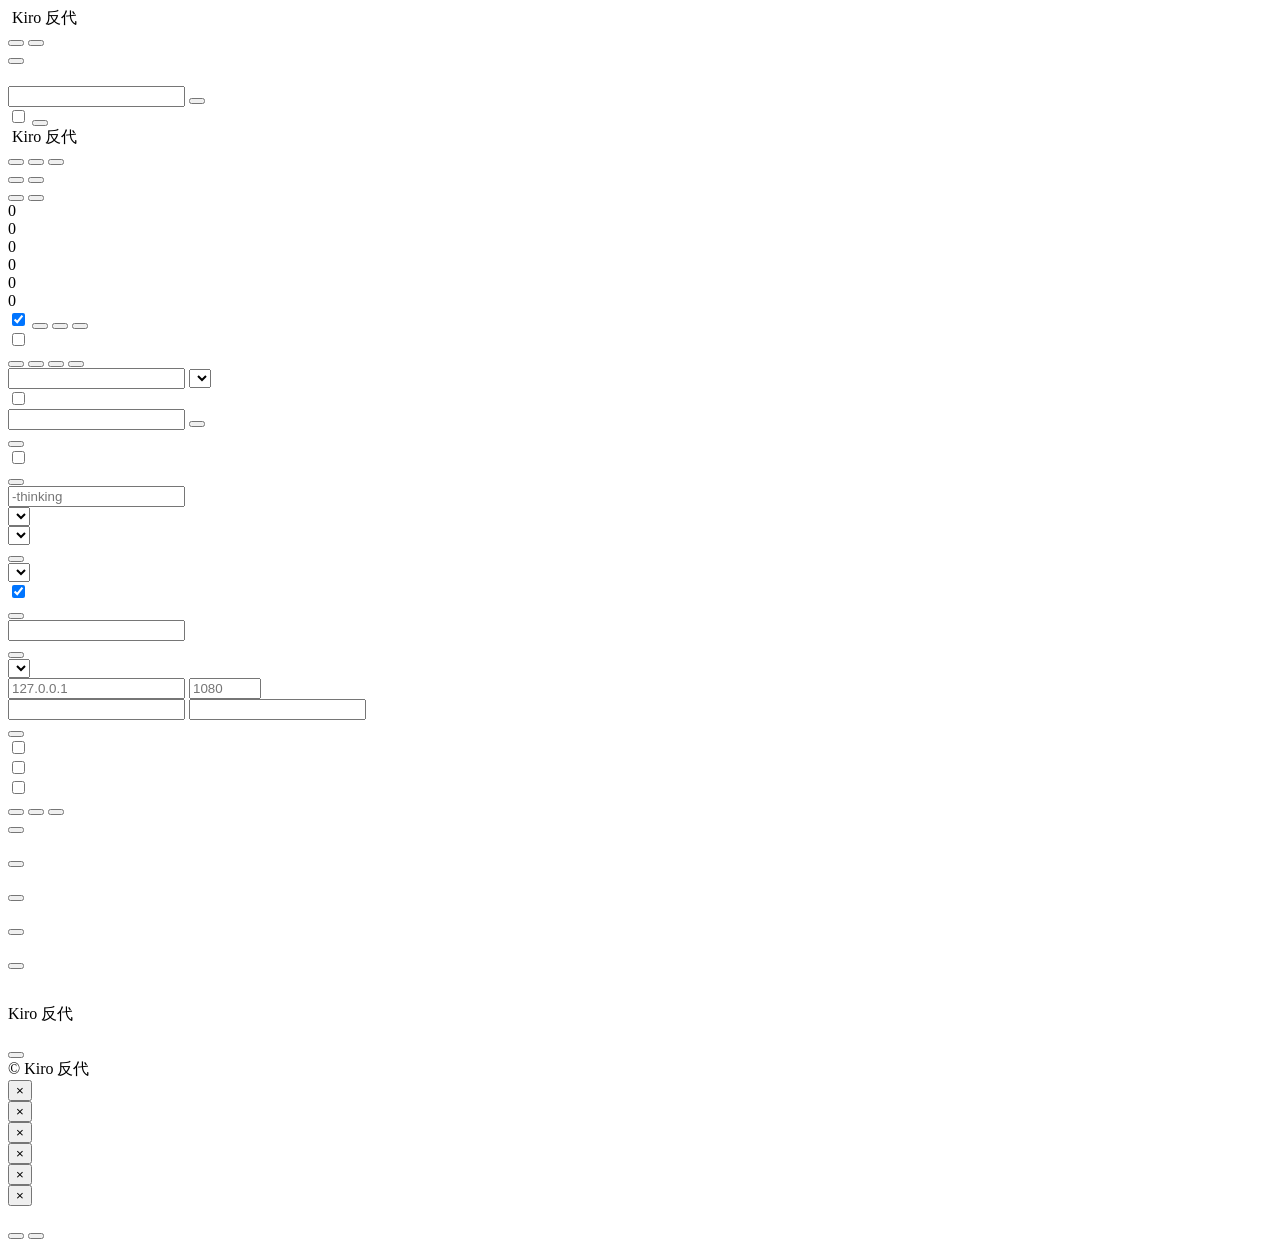
==== commit 8e1a7e6c: "refactor: update application title and branding to reflect new naming conventions" ====
--- a/web/index.html
+++ b/web/index.html
@@ -4,7 +4,7 @@
 <head>
   <meta charset="UTF-8" />
   <meta name="viewport" content="width=device-width, initial-scale=1.0" />
-  <title>Kiro Go</title>
+  <title>Kiro 反代</title>
   <link rel="icon" type="image/x-icon" href="/admin/favicon.ico" />
   <script src="https://unpkg.com/@tailwindcss/browser@4.3.0/dist/index.global.js"
     integrity="sha384-nWTzRTCY/9V4Bo352ehygr1c4cnst4XN6lMR3fipakEQrhVpc0hEM5Dii3Amz0sT"
@@ -45,9 +45,9 @@
     </div>
     <header class="login-topbar">
       <div class="login-topbar-inner">
-        <div class="brand" aria-label="Kiro Go" data-i18n-aria-label="app.title">
+        <div class="brand" aria-label="Kiro 反代" data-i18n-aria-label="app.title">
           <img class="brand-icon" src="/admin/favicon.ico" alt="" />
-          <span class="brand-text">Kiro Go</span>
+          <span class="brand-text">Kiro 反代</span>
         </div>
         <div class="topbar-actions">
           <div class="lang-switch" id="loginLangSwitch" role="group" aria-label="" data-i18n-aria-label="lang.label">
@@ -106,7 +106,7 @@
         <div class="brand-wrap">
           <div class="brand">
             <img class="brand-icon" src="/admin/favicon.ico" alt="" />
-            <span class="brand-text">Kiro Go</span>
+            <span class="brand-text">Kiro 反代</span>
           </div>
         </div>
         <nav class="header-nav" aria-label="" data-i18n-aria-label="aria.sections">
@@ -488,7 +488,7 @@
             <img class="footer-icon" src="/admin/favicon.ico" alt="" />
             <div class="footer-copy">
               <div class="footer-title-row">
-                <span class="footer-title">Kiro Go</span>
+                <span class="footer-title">Kiro 反代</span>
                 <span class="footer-version" id="versionBadge" aria-label=""
                   data-i18n-aria-label="aria.currentVersion"></span>
                 <span class="footer-version-status" id="statusBadge" data-i18n-title="status.running" title="">
@@ -512,7 +512,7 @@
           </div>
         </div>
         <div class="footer-meta">
-          <span>© <span id="footerYear"></span> Kiro Go</span>
+          <span>© <span id="footerYear"></span> Kiro 反代</span>
           <span data-i18n="footer.builtFor"></span>
         </div>
       </div>
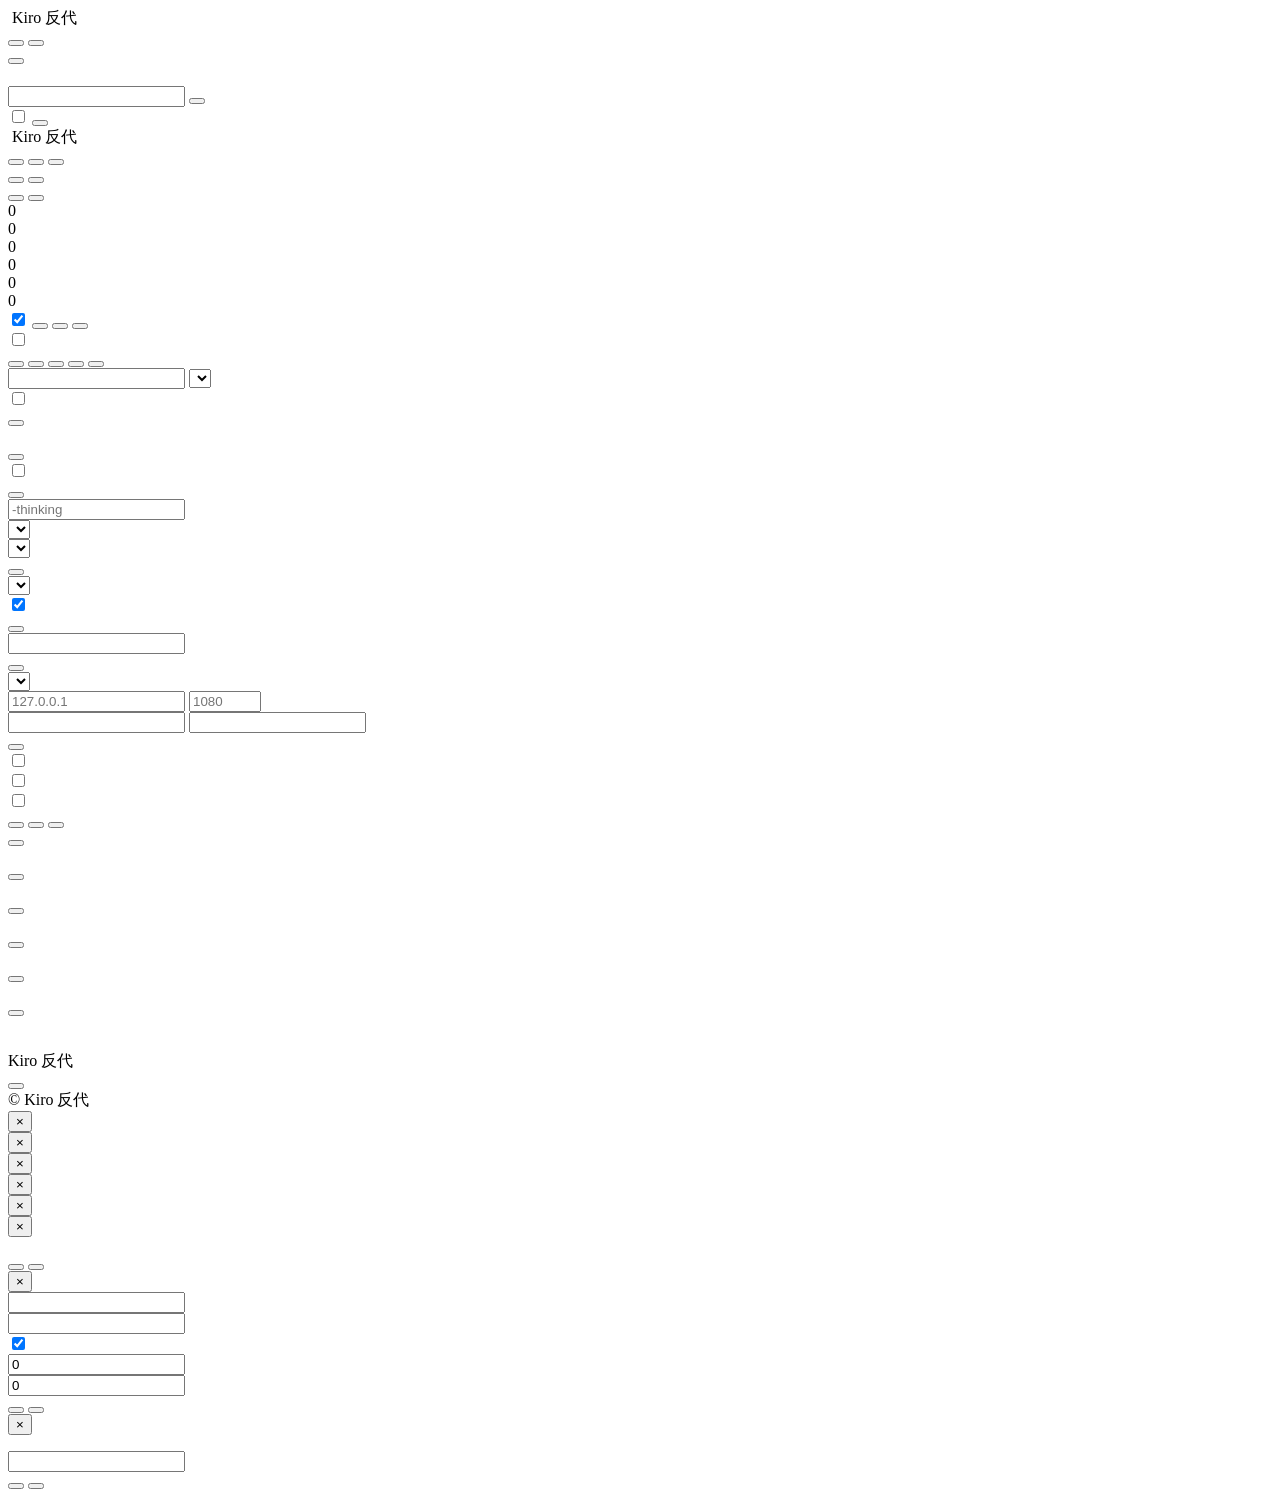
==== commit 9584a978: "chore: update repository links and improve localization in README files" ====
--- a/web/index.html
+++ b/web/index.html
@@ -6,12 +6,8 @@
   <meta name="viewport" content="width=device-width, initial-scale=1.0" />
   <title>Kiro 反代</title>
   <link rel="icon" type="image/x-icon" href="/admin/favicon.ico" />
-  <script src="https://unpkg.com/@tailwindcss/browser@4.3.0/dist/index.global.js"
-    integrity="sha384-nWTzRTCY/9V4Bo352ehygr1c4cnst4XN6lMR3fipakEQrhVpc0hEM5Dii3Amz0sT"
-    crossorigin="anonymous"></script>
-  <link rel="stylesheet" href="https://cdnjs.cloudflare.com/ajax/libs/font-awesome/7.0.1/css/all.min.css"
-    integrity="sha384-rWj9FmWWt3OMqd9vBkWRhFavvVUYalYqGPoMdL1brs/qvvqz88gvLShYa4hKNyqb"
-    crossorigin="anonymous" referrerpolicy="no-referrer" />
+  <script src="/admin/vendor/tailwindcss-browser/index.global.js"></script>
+  <link rel="stylesheet" href="/admin/vendor/fontawesome/css/all.min.css" />
   <link rel="stylesheet" href="/admin/styles.css" id="__cssAsset" />
   <link rel="stylesheet" href="/admin/toast.css" id="__toastCss" />
   <script>
@@ -88,13 +84,7 @@
           <i class="fa-solid fa-arrow-right-to-bracket"></i>
           <span data-i18n="login.submit"></span>
         </button>
-        <div class="login-meta">
-          <div class="login-meta-row">
-            <span class="login-chip"><i class="fa-solid fa-plug"></i><span data-i18n="login.compatOpenAI"></span></span>
-            <span class="login-chip"><i class="fa-solid fa-plug"></i><span
-                data-i18n="login.compatAnthropic"></span></span>
-          </div>
-        </div>
+
       </div>
     </main>
   </div>
@@ -225,6 +215,7 @@
               <button class="btn btn-secondary btn-xs" data-batch="refresh" data-i18n="batch.refresh"></button>
               <button class="btn btn-secondary btn-xs" data-batch="refreshModels"
                 data-i18n="batch.refreshModels"></button>
+              <button class="btn btn-danger btn-xs" data-batch="delete" data-i18n="batch.delete"></button>
             </div>
             <div class="toolbar-spacer"></div>
             <input type="text" id="filterSearch" class="w-56!" data-i18n-placeholder="filter.search" />
@@ -250,16 +241,21 @@
               <span class="switch"><input type="checkbox" id="requireApiKey" /><span class="slider"></span></span>
               <span data-i18n="settings.enableApiKey"></span>
             </label>
-          </div>
-          <div class="form-group">
-            <label data-i18n="settings.apiKeyLabel"></label>
-            <div class="input-row">
-              <input type="text" id="apiKeyInput" data-i18n-placeholder="settings.apiKeyPlaceholder" />
-              <button class="btn btn-outline btn-sm" id="generateApiKeyBtn"
-                data-i18n="settings.generateApiKey"></button>
-            </div>
-          </div>
-          <button class="btn btn-primary" id="saveApiSettingsBtn" data-i18n="settings.saveApiKey"></button>
+            <small data-i18n="apiKeys.requireHint"></small>
+          </div>
+          <button class="btn btn-primary btn-sm" id="saveRequireApiKeyBtn" data-i18n="settings.saveApiKey"></button>
+
+          <div class="form-group" style="margin-top: 1rem;">
+            <div class="flex items-center gap-2" style="justify-content: space-between;">
+              <label class="font-semibold" data-i18n="apiKeys.listTitle"></label>
+              <button class="btn btn-outline btn-sm" id="addApiKeyBtn" type="button">
+                <i class="fa-solid fa-plus"></i>
+                <span data-i18n="apiKeys.add"></span>
+              </button>
+            </div>
+            <small data-i18n="apiKeys.listHint"></small>
+          </div>
+          <div id="apiKeysList"></div>
         </div>
 
         <!-- Usage settings -->
@@ -449,6 +445,18 @@
               <div class="endpoint api-code-row"><span class="api-code" id="openaiEndpoint"></span><button
                   class="api-copy-btn" type="button" data-copy="openaiEndpoint" aria-label=""
                   data-i18n-aria-label="api.copyOpenAI"><i class="fa-regular fa-copy"></i></button></div>
+            </section>
+            <section class="api-endpoint-item">
+              <div class="api-endpoint-meta">
+                <span class="api-endpoint-icon"><i class="fa-solid fa-comments"></i></span>
+                <div>
+                  <p class="api-endpoint-title" data-i18n="api.openaiResponses"></p>
+                  <p class="api-endpoint-method" data-i18n="api.methodPost"></p>
+                </div>
+              </div>
+              <div class="endpoint api-code-row"><span class="api-code" id="openaiResponsesEndpoint"></span><button
+                  class="api-copy-btn" type="button" data-copy="openaiResponsesEndpoint" aria-label=""
+                  data-i18n-aria-label="api.copyOpenAIResponses"><i class="fa-regular fa-copy"></i></button></div>
             </section>
             <section class="api-endpoint-item">
               <div class="api-endpoint-meta">
@@ -495,7 +503,7 @@
                   <span class="status-dot"></span>
                 </span>
               </div>
-              <p class="footer-description" data-i18n="login.tagline"></p>
+
             </div>
           </div>
           <div class="footer-actions">
@@ -504,7 +512,7 @@
                 <i class="fa-solid fa-rotate" aria-hidden="true"></i>
                 <span data-i18n="update.check" data-update-label></span>
               </button>
-              <a class="footer-link" href="https://github.com/zhouyu123666/Kiro-Go" target="_blank" rel="noopener">
+              <a class="footer-link" href="https://github.com/Quorinex/Kiro-Go" target="_blank" rel="noopener">
                 <i class="fa-brands fa-github" aria-hidden="true"></i>
                 <span data-i18n="footer.github"></span>
               </a>
@@ -513,7 +521,6 @@
         </div>
         <div class="footer-meta">
           <span>© <span id="footerYear"></span> Kiro 反代</span>
-          <span data-i18n="footer.builtFor"></span>
         </div>
       </div>
     </footer>
@@ -565,6 +572,66 @@
         <div class="modal-footer">
           <button class="btn btn-secondary" id="confirmCancel" type="button" data-i18n="common.cancel"></button>
           <button class="btn btn-primary" id="confirmOk" type="button" data-i18n="common.confirm"></button>
+        </div>
+      </div>
+    </div>
+  </div>
+
+  <div id="apiKeyModal" class="modal">
+    <div class="modal-content">
+      <div class="modal-header">
+        <span class="modal-title" id="apiKeyModalTitle" data-i18n="apiKeys.modalTitleCreate"></span>
+        <button class="modal-close" id="apiKeyModalClose" type="button" aria-label=""
+          data-i18n-aria-label="common.close">&times;</button>
+      </div>
+      <div class="modal-body">
+        <div class="form-group">
+          <label data-i18n="apiKeys.formName"></label>
+          <input type="text" id="apiKeyForm_name" data-i18n-placeholder="apiKeys.formNamePlaceholder" />
+        </div>
+        <div class="form-group">
+          <label data-i18n="apiKeys.formKey"></label>
+          <input type="text" id="apiKeyForm_key" data-i18n-placeholder="apiKeys.formKeyPlaceholder" />
+        </div>
+        <div class="form-group">
+          <label class="flex items-center gap-2">
+            <span class="switch"><input type="checkbox" id="apiKeyForm_enabled" checked /><span class="slider"></span></span>
+            <span data-i18n="apiKeys.formEnabled"></span>
+          </label>
+        </div>
+        <div class="form-group">
+          <label data-i18n="apiKeys.limitTokens"></label>
+          <input type="number" id="apiKeyForm_tokenLimit" min="0" step="1" value="0" />
+          <small data-i18n="apiKeys.limitHint"></small>
+        </div>
+        <div class="form-group">
+          <label data-i18n="apiKeys.limitCredits"></label>
+          <input type="number" id="apiKeyForm_creditLimit" min="0" step="0.01" value="0" />
+          <small data-i18n="apiKeys.limitHint"></small>
+        </div>
+        <div class="modal-footer">
+          <button class="btn btn-secondary" id="apiKeyModalCancelBtn" type="button" data-i18n="apiKeys.cancelBtn"></button>
+          <button class="btn btn-primary" id="apiKeyModalSaveBtn" type="button" data-i18n="apiKeys.saveBtn"></button>
+        </div>
+      </div>
+    </div>
+  </div>
+
+  <div id="apiKeyShowModal" class="modal">
+    <div class="modal-content">
+      <div class="modal-header">
+        <span class="modal-title" data-i18n="apiKeys.showTitle"></span>
+        <button class="modal-close" id="apiKeyShowClose" type="button" aria-label=""
+          data-i18n-aria-label="common.close">&times;</button>
+      </div>
+      <div class="modal-body">
+        <p class="confirm-message" data-i18n="apiKeys.showWarning"></p>
+        <div class="form-group">
+          <input type="text" id="apiKeyShowValue" readonly />
+        </div>
+        <div class="modal-footer">
+          <button class="btn btn-outline" id="apiKeyShowCopyBtn" type="button" data-i18n="apiKeys.copyBtn"></button>
+          <button class="btn btn-primary" id="apiKeyShowCloseBtn" type="button" data-i18n="apiKeys.closeBtn"></button>
         </div>
       </div>
     </div>
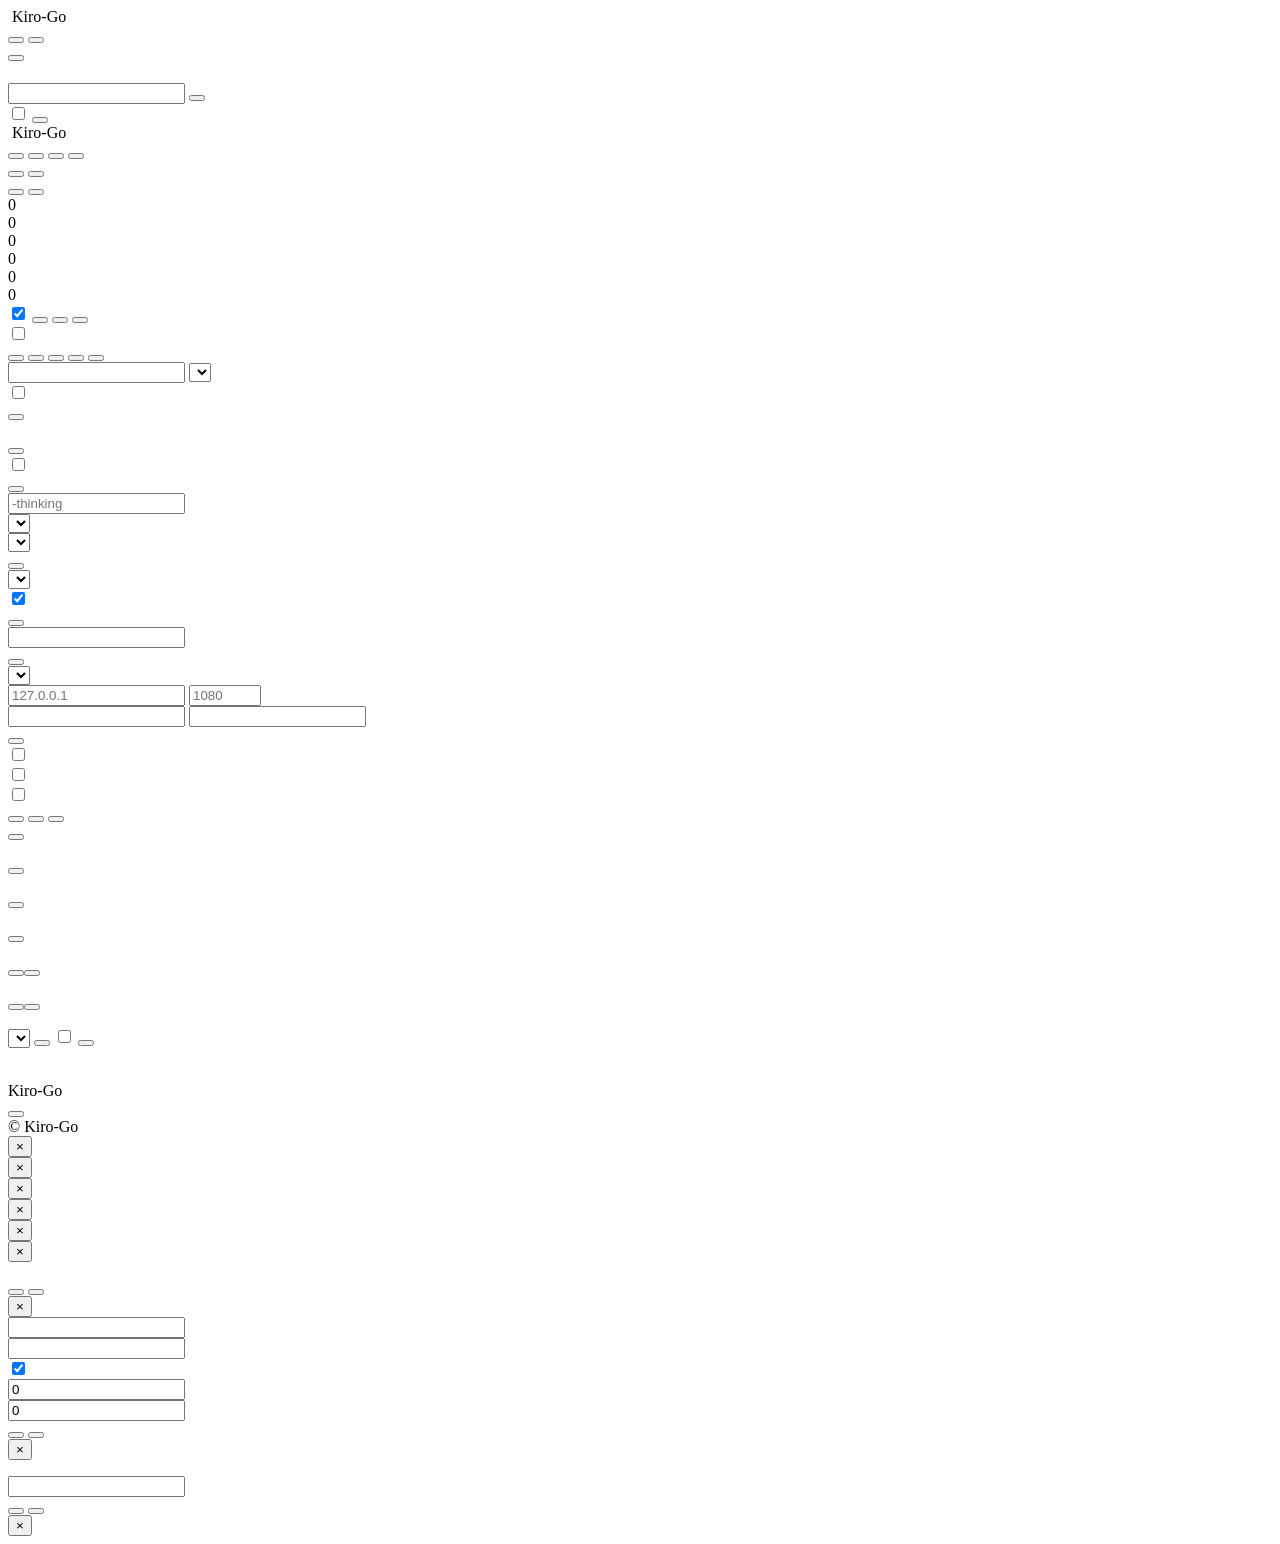
==== commit 417fb28f: "Merge branch 'Quorinex:main' into feature/context" ====
--- a/web/index.html
+++ b/web/index.html
@@ -4,7 +4,7 @@
 <head>
   <meta charset="UTF-8" />
   <meta name="viewport" content="width=device-width, initial-scale=1.0" />
-  <title>Kiro 反代</title>
+  <title>Kiro-Go</title>
   <link rel="icon" type="image/x-icon" href="/admin/favicon.ico" />
   <script src="/admin/vendor/tailwindcss-browser/index.global.js"></script>
   <link rel="stylesheet" href="/admin/vendor/fontawesome/css/all.min.css" />
@@ -41,9 +41,9 @@
     </div>
     <header class="login-topbar">
       <div class="login-topbar-inner">
-        <div class="brand" aria-label="Kiro 反代" data-i18n-aria-label="app.title">
+        <div class="brand" aria-label="Kiro-Go" data-i18n-aria-label="app.title">
           <img class="brand-icon" src="/admin/favicon.ico" alt="" />
-          <span class="brand-text">Kiro 反代</span>
+          <span class="brand-text">Kiro-Go</span>
         </div>
         <div class="topbar-actions">
           <div class="lang-switch" id="loginLangSwitch" role="group" aria-label="" data-i18n-aria-label="lang.label">
@@ -96,7 +96,7 @@
         <div class="brand-wrap">
           <div class="brand">
             <img class="brand-icon" src="/admin/favicon.ico" alt="" />
-            <span class="brand-text">Kiro 反代</span>
+            <span class="brand-text">Kiro-Go</span>
           </div>
         </div>
         <nav class="header-nav" aria-label="" data-i18n-aria-label="aria.sections">
@@ -107,6 +107,8 @@
                 data-i18n="tabs.settings"></span></button>
             <button type="button" class="tab" data-tab="api"><i class="fa-solid fa-plug tab-icon"></i><span
                 data-i18n="tabs.api"></span></button>
+            <button type="button" class="tab" data-tab="logs"><i class="fa-solid fa-list tab-icon"></i><span
+                data-i18n="tabs.logs"></span></button>
           </div>
         </nav>
         <div class="topbar-actions flex-wrap justify-end">
@@ -467,6 +469,8 @@
                 </div>
               </div>
               <div class="endpoint api-code-row"><span class="api-code" id="modelsEndpoint"></span><button
+                  class="api-view-btn" type="button" id="viewModelsBtn" aria-label=""
+                  data-i18n-aria-label="api.viewModels"><i class="fa-solid fa-eye"></i></button><button
                   class="api-copy-btn" type="button" data-copy="modelsEndpoint" aria-label=""
                   data-i18n-aria-label="api.copyModels"><i class="fa-regular fa-copy"></i></button></div>
             </section>
@@ -479,12 +483,37 @@
                 </div>
               </div>
               <div class="endpoint api-code-row"><span class="api-code" id="statsEndpoint"></span><button
+                  class="api-view-btn" type="button" id="viewStatsBtn" aria-label=""
+                  data-i18n-aria-label="api.viewStats"><i class="fa-solid fa-eye"></i></button><button
                   class="api-copy-btn" type="button" data-copy="statsEndpoint" aria-label=""
                   data-i18n-aria-label="api.copyStats"><i class="fa-regular fa-copy"></i></button></div>
             </section>
           </div>
           <p class="api-hint"><i class="fa-solid fa-key"></i><span data-i18n="api.statsHint"></span></p>
         </section>
+      </div>
+
+      <!-- Logs tab -->
+      <div id="tabLogs" class="tab-content hidden">
+        <div class="card">
+          <div class="card-header logs-header">
+            <span class="card-title" data-i18n="logs.title"></span>
+            <div class="logs-actions">
+              <select id="logsFilterSelect" class="w-40!" data-i18n-aria-label="logs.filter">
+                <option value="all" data-i18n="logs.filterAll"></option>
+                <option value="success" data-i18n="logs.filterSuccess"></option>
+                <option value="error" data-i18n="logs.filterError"></option>
+              </select>
+              <button class="btn btn-outline btn-sm" id="logsRefreshBtn"><i class="fa-solid fa-rotate"></i><span class="btn-text" data-i18n="logs.refresh"></span></button>
+              <label class="logs-auto-toggle"><input type="checkbox" id="logsAutoRefresh" /> <span data-i18n="logs.autoRefresh"></span></label>
+              <button class="btn btn-danger btn-sm" id="logsClearBtn"><i class="fa-solid fa-trash"></i><span class="btn-text" data-i18n="logs.clear"></span></button>
+            </div>
+          </div>
+          <div class="logs-summary" id="logsSummary"></div>
+          <div id="logsList" class="logs-list">
+            <p class="text-muted" data-i18n="logs.empty"></p>
+          </div>
+        </div>
       </div>
     </div>
 
@@ -496,7 +525,7 @@
             <img class="footer-icon" src="/admin/favicon.ico" alt="" />
             <div class="footer-copy">
               <div class="footer-title-row">
-                <span class="footer-title">Kiro 反代</span>
+                <span class="footer-title">Kiro-Go</span>
                 <span class="footer-version" id="versionBadge" aria-label=""
                   data-i18n-aria-label="aria.currentVersion"></span>
                 <span class="footer-version-status" id="statusBadge" data-i18n-title="status.running" title="">
@@ -520,7 +549,7 @@
           </div>
         </div>
         <div class="footer-meta">
-          <span>© <span id="footerYear"></span> Kiro 反代</span>
+          <span>© <span id="footerYear"></span> Kiro-Go</span>
         </div>
       </div>
     </footer>
@@ -633,6 +662,20 @@
           <button class="btn btn-outline" id="apiKeyShowCopyBtn" type="button" data-i18n="apiKeys.copyBtn"></button>
           <button class="btn btn-primary" id="apiKeyShowCloseBtn" type="button" data-i18n="apiKeys.closeBtn"></button>
         </div>
+      </div>
+    </div>
+  </div>
+
+  <!-- API View Modal -->
+  <div id="apiViewModal" class="modal">
+    <div class="modal-content api-view-modal-content">
+      <div class="modal-header">
+        <span class="modal-title" id="apiViewTitle"></span>
+        <button class="modal-close" id="apiViewModalClose" type="button" aria-label=""
+          data-i18n-aria-label="common.close">&times;</button>
+      </div>
+      <div class="modal-body" id="apiViewBody">
+        <div class="api-view-loading"><i class="fa-solid fa-spinner fa-spin"></i> <span data-i18n="api.loading"></span></div>
       </div>
     </div>
   </div>
